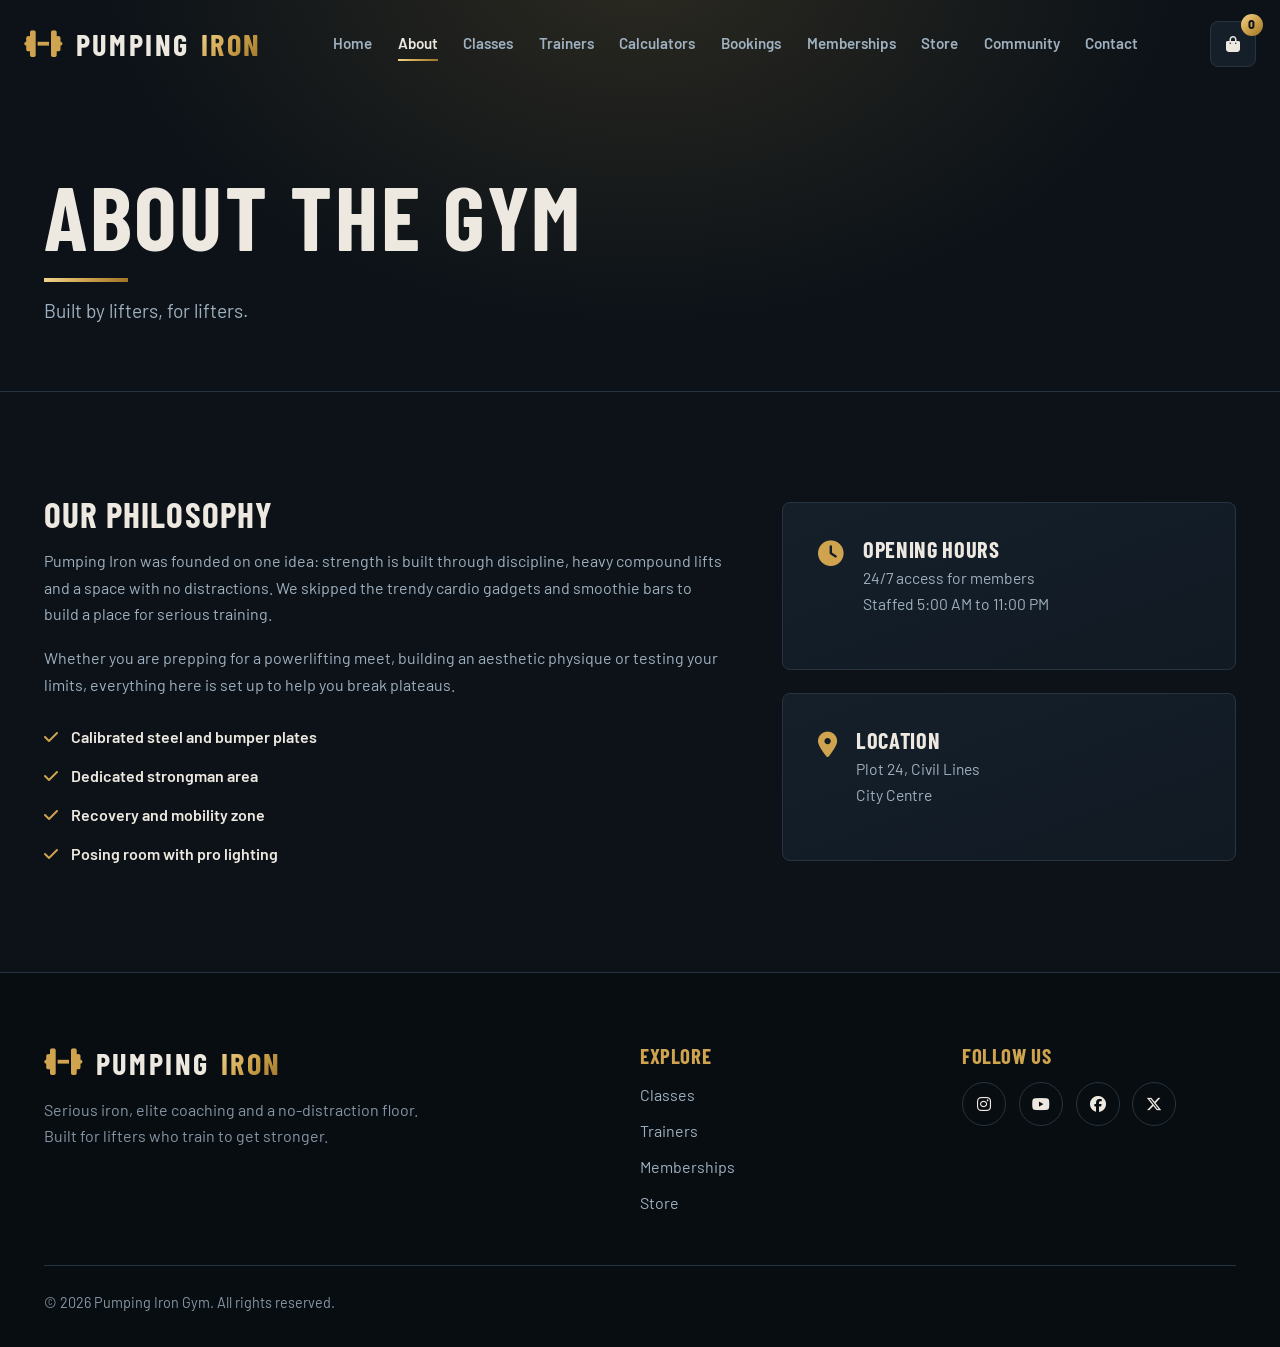
==== about.html @ 167a6b6e "Add files via upload" ====
<!DOCTYPE html>
<html lang="en">
<head>
<meta charset="UTF-8">
<meta name="viewport" content="width=device-width, initial-scale=1.0">
<title>About | Pumping Iron Gym</title>
<meta name="description" content="The story and philosophy behind Pumping Iron gym.">
<meta name="theme-color" content="#0C1218">
<meta property="og:title" content="About | Pumping Iron Gym">
<meta property="og:description" content="The story and philosophy behind Pumping Iron gym.">
<link rel="icon" href="data:image/svg+xml,%3Csvg xmlns='http://www.w3.org/2000/svg' viewBox='0 0 100 100'%3E%3Ctext y='.9em' font-size='90'%3E%F0%9F%8F%8B%3C/text%3E%3C/svg%3E">
<link rel="preconnect" href="https://fonts.googleapis.com"><link rel="preconnect" href="https://fonts.gstatic.com" crossorigin>
<link href="https://fonts.googleapis.com/css2?family=Barlow+Condensed:wght@600;700&family=Barlow:wght@400;500;600;700&display=swap" rel="stylesheet">
<link rel="stylesheet" href="https://cdnjs.cloudflare.com/ajax/libs/font-awesome/6.4.0/css/all.min.css">
<link rel="stylesheet" href="style.css">
</head>
<body>
<a class="skip" href="#main">Skip to content</a>
<header class="hd"><div class="container">
<a href="index.html" class="logo" aria-label="Pumping Iron home"><i class="fa-solid fa-dumbbell"></i>Pumping <span>Iron</span></a>
<nav class="dn" aria-label="Main"><a href="index.html">Home</a><a href="about.html" aria-current="page">About</a><a href="classes.html">Classes</a><a href="trainers.html">Trainers</a><a href="calculators.html">Calculators</a><a href="bookings.html">Bookings</a><a href="memberships.html">Memberships</a><a href="store.html">Store</a><a href="community.html">Community</a><a href="contact.html">Contact</a></nav>
<div class="ha"><button class="cartb" aria-label="Open cart"><i class="fa-solid fa-bag-shopping"></i><span class="cn">0</span></button>
<button class="mt" aria-label="Open menu" aria-expanded="false"><i class="fa-solid fa-bars"></i></button></div>
</div></header>
<nav class="mn" aria-label="Mobile"><a href="index.html">Home</a><a href="about.html" aria-current="page">About</a><a href="classes.html">Classes</a><a href="trainers.html">Trainers</a><a href="calculators.html">Calculators</a><a href="bookings.html">Bookings</a><a href="memberships.html">Memberships</a><a href="store.html">Store</a><a href="community.html">Community</a><a href="contact.html">Contact</a></nav>
<main id="main">
<header class="ph"><div class="container"><h1 class="rv">About the gym</h1><p class="rv" style="--d:1">Built by lifters, for lifters.</p></div></header>
<section class="sec"><div class="container"><div class="ag">
<div class="rv"><h3>Our philosophy</h3><p>Pumping Iron was founded on one idea: strength is built through discipline, heavy compound lifts and a space with no distractions. We skipped the trendy cardio gadgets and smoothie bars to build a place for serious training.</p><p>Whether you are prepping for a powerlifting meet, building an aesthetic physique or testing your limits, everything here is set up to help you break plateaus.</p>
<ul class="tk"><li><i class="fa-solid fa-check"></i> Calibrated steel and bumper plates</li><li><i class="fa-solid fa-check"></i> Dedicated strongman area</li><li><i class="fa-solid fa-check"></i> Recovery and mobility zone</li><li><i class="fa-solid fa-check"></i> Posing room with pro lighting</li></ul></div>
<div class="ibs"><div class="card ib rv" style="--d:1"><i class="fa-solid fa-clock"></i><div><h4>Opening hours</h4><p>24/7 access for members<br>Staffed 5:00 AM to 11:00 PM</p></div></div>
<div class="card ib rv" style="--d:2"><i class="fa-solid fa-location-dot"></i><div><h4>Location</h4><p>Plot 24, Civil Lines<br>City Centre</p></div></div></div>
</div></div></section>
</main>
<footer class="ft"><div class="container">
<div class="fg3">
<div><a href="index.html" class="logo"><i class="fa-solid fa-dumbbell"></i>Pumping <span>Iron</span></a><p>Serious iron, elite coaching and a no-distraction floor. Built for lifters who train to get stronger.</p></div>
<div><h4>Explore</h4><div class="fk"><a href="classes.html">Classes</a><a href="trainers.html">Trainers</a><a href="memberships.html">Memberships</a><a href="store.html">Store</a></div></div>
<div><h4>Follow us</h4><div class="so"><a href="#" aria-label="Instagram"><i class="fa-brands fa-instagram"></i></a><a href="#" aria-label="YouTube"><i class="fa-brands fa-youtube"></i></a><a href="#" aria-label="Facebook"><i class="fa-brands fa-facebook"></i></a><a href="#" aria-label="X"><i class="fa-brands fa-x-twitter"></i></a></div></div>
</div>
<div class="fbm">&copy; 2026 Pumping Iron Gym. All rights reserved.</div>
</div></footer>
<script src="main.js"></script>
</body>
</html>
---- style.css ----
/* PUMPING IRON — "Steel & Brass" theme. Edit colors in :root only. */
:root{--bg:#0C1218;--bg2:#111A23;--card:#151F2A;--card2:#1B2733;--line:#27343F;--brass:#D0A44E;--brass2:#9C7426;--bg-brass:linear-gradient(135deg,#F1D590,#D0A44E 48%,#9C7426);--chalk:#EDE9E0;--steel:#9FB0BF;--muted:#8796A4;--glow:rgba(208,164,78,.28);--fh:'Barlow Condensed','Arial Narrow',Impact,sans-serif;--fb:'Barlow',system-ui,sans-serif;--ease:cubic-bezier(.22,.8,.3,1);--r:8px}
*{margin:0;padding:0;box-sizing:border-box}
html{scroll-behavior:smooth}
body{font-family:var(--fb);background:var(--bg);color:var(--chalk);line-height:1.65;overflow-x:hidden;animation:pg .7s var(--ease)}
@keyframes pg{from{opacity:0}to{opacity:1}}
a{color:inherit;text-decoration:none}ul{list-style:none}img{max-width:100%}
button,input,select,textarea{font:inherit;color:inherit}button{cursor:pointer;background:none;border:0}
[hidden]{display:none!important}
::selection{background:var(--brass);color:#0C1218}
:focus-visible{outline:2px solid var(--brass);outline-offset:3px}
::-webkit-scrollbar{width:10px}::-webkit-scrollbar-track{background:var(--bg)}::-webkit-scrollbar-thumb{background:var(--iron,#2A3846);border-radius:6px}
h1,h2,h3,h4{font-family:var(--fh);text-transform:uppercase;letter-spacing:.03em;line-height:1.05;font-weight:700}
.container{max-width:1240px;margin:0 auto;padding:0 1.5rem}
.sec{padding:6.5rem 0}
.skip{position:absolute;left:-999px}.skip:focus{left:1rem;top:1rem;z-index:99;background:var(--brass);color:#0C1218;padding:.6rem 1rem}

/* HEADER */
.hd{position:fixed;inset:0 0 auto;z-index:50;padding:1.3rem 0;transition:.4s var(--ease)}
.hd.s{background:rgba(12,18,24,.88);backdrop-filter:blur(14px);padding:.65rem 0;border-bottom:1px solid var(--line)}
.hd .container{max-width:1380px;display:flex;align-items:center;justify-content:space-between;gap:1.5rem}
.logo{font:700 1.9rem var(--fh);letter-spacing:.08em;display:flex;align-items:center;gap:.7rem;text-transform:uppercase;white-space:nowrap}
.logo i{color:var(--brass);transition:.5s var(--ease)}.logo:hover i{transform:rotate(-25deg) scale(1.15)}
.logo span{background:var(--bg-brass);-webkit-background-clip:text;background-clip:text;color:transparent}
.dn{display:flex;gap:1.6rem}
.dn a{font-size:.95rem;font-weight:600;color:var(--steel);position:relative;padding:.3rem 0;transition:.3s}
.dn a::after{content:"";position:absolute;left:0;bottom:0;height:2px;width:100%;background:var(--bg-brass);transform:scaleX(0);transform-origin:right;transition:transform .45s var(--ease)}
.dn a:hover,.dn a[aria-current]{color:var(--chalk)}.dn a:hover::after,.dn a[aria-current]::after{transform:scaleX(1);transform-origin:left}
.ha{display:flex;align-items:center;gap:.9rem}
.cartb{position:relative;width:46px;height:46px;border:1px solid var(--line);border-radius:var(--r);background:var(--card);display:grid;place-items:center;transition:.3s}
.cartb:hover{border-color:var(--brass);color:var(--brass);box-shadow:0 0 18px var(--glow)}
.cn{position:absolute;top:-8px;right:-8px;min-width:22px;height:22px;border-radius:11px;background:var(--bg-brass);color:#0C1218;font-size:.75rem;font-weight:800;display:grid;place-items:center}
.cn.bump{animation:bump .4s var(--ease)}@keyframes bump{50%{transform:scale(1.5)}}
.mt{display:none;width:46px;height:46px;font-size:1.3rem;position:relative;z-index:60}
.mn{position:fixed;inset:0;z-index:45;background:rgba(12,18,24,.98);display:flex;flex-direction:column;align-items:center;justify-content:center;gap:.4rem;opacity:0;pointer-events:none;transition:.45s var(--ease)}
.mn.o{opacity:1;pointer-events:auto}.mn a{font:700 2.6rem var(--fh);text-transform:uppercase;letter-spacing:.06em;transform:translateY(20px);opacity:0;transition:.5s var(--ease)}
.mn.o a{transform:none;opacity:1}.mn a:hover,.mn a[aria-current]{color:var(--brass)}
.mn a:nth-child(2){transition-delay:.05s}.mn a:nth-child(3){transition-delay:.1s}.mn a:nth-child(4){transition-delay:.15s}.mn a:nth-child(5){transition-delay:.2s}.mn a:nth-child(6){transition-delay:.25s}.mn a:nth-child(n+7){transition-delay:.3s}

/* BUTTONS */
.btn{display:inline-flex;align-items:center;justify-content:center;gap:.6rem;padding:1rem 2.1rem;font-weight:700;font-size:1rem;letter-spacing:.04em;border:1px solid #3A4856;border-radius:var(--r);position:relative;overflow:hidden;transition:.4s var(--ease)}
.btn::after{content:"";position:absolute;top:0;left:-120%;width:55%;height:100%;background:linear-gradient(100deg,transparent,rgba(255,255,255,.4),transparent);transform:skewX(-20deg);transition:.8s var(--ease)}
.btn:hover::after{left:150%}
.btn:hover{border-color:var(--brass);color:var(--brass)}
.btn.p{background:var(--bg-brass);color:#0C1218;border-color:transparent;box-shadow:0 10px 30px -10px var(--glow)}
.btn.p:hover{color:#0C1218;transform:translateY(-3px);box-shadow:0 18px 40px -8px rgba(208,164,78,.55)}
.btn.b{display:flex;width:100%}

/* HERO */
.hero{min-height:100vh;display:flex;flex-direction:column;justify-content:flex-end;position:relative;overflow:hidden;isolation:isolate;padding:9rem 0 0}
.hero::before{content:"";position:absolute;inset:-6%;z-index:-2;background:linear-gradient(90deg,rgba(12,18,24,.92) 15%,rgba(12,18,24,.35)),linear-gradient(180deg,rgba(12,18,24,.3),var(--bg) 96%),url(https://images.unsplash.com/photo-1534438327276-14e5300c3a48?auto=format&fit=crop&q=80&w=1800) center/cover,var(--bg2);animation:kb 24s ease-in-out infinite alternate}
@keyframes kb{to{transform:scale(1.13) translate(-1.5%,1%)}}
.hero::after{content:"";position:absolute;width:46vw;height:46vw;right:-12vw;top:8vh;z-index:-1;border-radius:50%;background:radial-gradient(circle,rgba(208,164,78,.22),transparent 65%);animation:fl 9s ease-in-out infinite alternate}
@keyframes fl{to{transform:translate(-6vw,6vh) scale(1.15)}}
.hc{padding-bottom:5rem}
.hero h1{font-size:clamp(3.6rem,10.5vw,9.5rem);line-height:.9;letter-spacing:.01em;max-width:1000px;margin-bottom:1.6rem}
.hero h1 u{text-decoration:none;display:block;color:transparent;-webkit-text-stroke:2px var(--brass)}
.hero p{font-size:1.2rem;color:var(--steel);max-width:560px;margin-bottom:2.4rem}
.hb{display:flex;gap:1rem;flex-wrap:wrap}
.i{opacity:0;transform:translateY(34px);animation:up 1s var(--ease) forwards;animation-delay:calc(var(--d,0)*.14s + .25s)}
@keyframes up{to{opacity:1;transform:none}}
.hs{border-top:1px solid var(--line);background:rgba(12,18,24,.7);backdrop-filter:blur(10px)}
.hs .container{display:grid;grid-template-columns:repeat(3,1fr)}
.hs div div{padding:1.8rem 1rem;border-left:1px solid var(--line)}.hs div div:first-child{border:0;padding-left:0}
.hs b{display:block;font:700 3rem var(--fh);color:var(--brass);line-height:1}
.hs span{color:var(--muted);font-size:.95rem}
.mq{overflow:hidden;border-bottom:1px solid var(--line);background:var(--bg2);padding:1.2rem 0}
.mq>div{display:flex;gap:2.5rem;width:max-content;animation:mq 35s linear infinite;font:700 1.7rem var(--fh);text-transform:uppercase;letter-spacing:.1em;color:var(--steel);white-space:nowrap}
.mq b{color:var(--brass)}.mq:hover>div{animation-play-state:paused}
@keyframes mq{to{transform:translateX(-50%)}}

/* PAGE HEADER + SECTION HEADS */
.ph{padding:10.5rem 0 4rem;background:radial-gradient(ellipse at 50% -10%,rgba(208,164,78,.16),transparent 60%);border-bottom:1px solid var(--line)}
.ph h1{font-size:clamp(3rem,7vw,5.8rem);margin-bottom:.8rem}
.ph p{color:var(--steel);font-size:1.2rem;max-width:620px}
.ph h1::after,.sh h2::after{content:"";display:block;width:84px;height:4px;background:var(--bg-brass);margin-top:1rem;transform:scaleX(0);transform-origin:left;transition:transform 1.1s var(--ease) .35s}
.ph h1.in::after,.sh.in h2::after{transform:scaleX(1)}
.sh{margin-bottom:3.2rem}.sh h2{font-size:clamp(2.4rem,5vw,4rem)}.sh p{color:var(--steel);font-size:1.1rem;margin-top:.6rem;max-width:560px}

/* REVEAL */
.rv{opacity:0;transform:translateY(26px);transition:opacity .9s var(--ease),transform .9s var(--ease);transition-delay:calc(var(--d,0)*.1s)}
.rv.in{opacity:1;transform:none}

/* GRIDS + CARDS */
.g2{display:grid;grid-template-columns:repeat(2,1fr);gap:1.8rem}.g3{display:grid;grid-template-columns:repeat(3,1fr);gap:1.8rem}.g4{display:grid;grid-template-columns:repeat(4,1fr);gap:1.4rem}
.card{background:linear-gradient(160deg,var(--card),var(--bg2));border:1px solid var(--line);border-radius:var(--r);padding:2.2rem;position:relative;overflow:hidden;transition:transform .5s var(--ease),border-color .4s,box-shadow .5s}
.card::before{content:"";position:absolute;inset:0;background:radial-gradient(380px circle at var(--mx,50%) var(--my,0%),var(--glow),transparent 50%);opacity:0;transition:opacity .4s;pointer-events:none}
.card>*{position:relative}.card:hover{transform:translateY(-8px);border-color:rgba(208,164,78,.55);box-shadow:0 28px 50px -24px #000}.card:hover::before{opacity:1}
.card.rv.in:hover{transform:translateY(-8px)}
.ic{width:62px;height:62px;display:grid;place-items:center;border:1px solid rgba(208,164,78,.45);border-radius:var(--r);color:var(--brass);font-size:1.5rem;margin-bottom:1.4rem;transition:.5s var(--ease)}
.card:hover .ic{background:var(--bg-brass);color:#0C1218;transform:rotate(-8deg) scale(1.08)}
.card h3{font-size:1.6rem;margin-bottom:.6rem}.card p{color:var(--steel);font-size:.98rem}
.pop{animation:pop .5s var(--ease)}@keyframes pop{from{opacity:0;transform:scale(.94)}}

/* CTA BAND (chalk) */
.cta{background:var(--chalk);color:#0C1218;text-align:center;padding:5.5rem 1.5rem;position:relative;overflow:hidden}
.cta h2{font-size:clamp(2.4rem,6vw,4.6rem);margin-bottom:1rem}.cta p{max-width:520px;margin:0 auto 2rem;color:#3A4856}
.cta .btn{background:#0C1218;color:var(--chalk);border-color:#0C1218}.cta .btn:hover{color:var(--brass)}

/* ABOUT */
.ag{display:grid;grid-template-columns:3fr 2fr;gap:3.5rem;align-items:center}
.ag h3{font-size:2.2rem;margin-bottom:1rem}.ag p{color:var(--steel);margin-bottom:1.1rem}
.tk{display:grid;gap:.8rem;margin-top:1.6rem}.tk li{display:flex;gap:.8rem;align-items:center;font-weight:600}.tk i{color:var(--brass)}
.ibs{display:grid;gap:1.4rem}.ib{display:flex;gap:1.2rem;align-items:flex-start}.ib>i{font-size:1.6rem;color:var(--brass);margin-top:.2rem}.ib h4{font-size:1.4rem;margin-bottom:.2rem}

/* FILTERS + TAGS */
.fl{display:flex;gap:.8rem;flex-wrap:wrap;margin-bottom:2.6rem}
.fb{padding:.7rem 1.4rem;border:1px solid var(--line);border-radius:30px;color:var(--steel);font-weight:600;transition:.35s var(--ease)}
.fb:hover{border-color:var(--brass);color:var(--chalk)}.fb.on{background:var(--bg-brass);color:#0C1218;border-color:transparent;box-shadow:0 8px 24px -8px var(--glow)}
.tg{display:inline-block;padding:.2rem .8rem;border-radius:20px;font-size:.8rem;font-weight:700;margin-bottom:1rem;border:1px solid}
.tg.powerlifting{color:var(--brass);border-color:rgba(208,164,78,.5);background:rgba(208,164,78,.1)}.tg.bodybuilding{color:#86B6DA;border-color:rgba(134,182,218,.5);background:rgba(134,182,218,.1)}.tg.conditioning{color:#8FD8B0;border-color:rgba(143,216,176,.5);background:rgba(143,216,176,.1)}
.cm{display:flex;justify-content:space-between;color:var(--muted);font-size:.9rem;font-weight:600;margin:1.2rem 0;padding:.8rem 0;border-block:1px solid var(--line)}

/* TRAINERS */
.tr{text-align:center}
.av{width:116px;height:116px;border-radius:50%;margin:0 auto 1.6rem;display:grid;place-items:center;font:700 2.4rem var(--fh);color:var(--brass);position:relative;isolation:isolate}
.av::before{content:"";position:absolute;inset:-4px;border-radius:50%;background:conic-gradient(var(--brass),transparent 62%,var(--brass));z-index:-2;animation:spin 6s linear infinite}
.av::after{content:"";position:absolute;inset:0;border-radius:50%;background:var(--card2);z-index:-1}
@keyframes spin{to{transform:rotate(360deg)}}
.role{color:var(--brass);font-weight:700;margin-bottom:.4rem}.spec{margin-bottom:1.6rem}

/* FORMS + CALCULATORS */
.panel{max-width:780px;margin:0 auto;background:linear-gradient(160deg,var(--card),var(--bg2));border:1px solid var(--line);border-radius:var(--r);padding:3rem}
.fg{margin-bottom:1.3rem}.fg label{display:block;margin-bottom:.45rem;font-size:.9rem;font-weight:600;color:var(--steel)}
.fg input,.fg select,.fg textarea{width:100%;padding:.95rem 1rem;background:var(--bg);border:1px solid var(--line);border-radius:var(--r);transition:.3s}
.fg input:focus,.fg select:focus,.fg textarea:focus{outline:none;border-color:var(--brass);box-shadow:0 0 0 4px rgba(208,164,78,.15)}
.fr{display:grid;grid-template-columns:repeat(2,1fr);gap:1.3rem}
.cts{display:flex;gap:.6rem;flex-wrap:wrap;margin-bottom:2rem;padding-bottom:1.2rem;border-bottom:1px solid var(--line)}
.ct{padding:.6rem 1.2rem;border-radius:30px;font-weight:600;color:var(--steel);border:1px solid var(--line);transition:.35s var(--ease)}.ct:hover{color:var(--chalk);border-color:var(--brass)}.ct.on{background:var(--bg-brass);color:#0C1218;border-color:transparent}
.cp{display:none}.cp.on{display:block;animation:pop .5s var(--ease)}
.cr:not(:empty){margin-top:1.6rem;padding:1.3rem;border:1px solid var(--brass);border-radius:var(--r);background:rgba(208,164,78,.07);text-align:center;font-size:1.15rem;animation:pop .5s var(--ease)}
.cr b{color:var(--brass);font:700 2rem var(--fh);letter-spacing:.03em}.cr small{display:block;color:var(--muted);font-size:.85rem;margin-top:.4rem}

/* MEMBERSHIPS */
.bt{display:flex;align-items:center;gap:1rem;margin-bottom:3rem;font-weight:600}
.sw{position:relative;width:58px;height:30px}.sw input{opacity:0;position:absolute;inset:0;z-index:2;cursor:pointer;width:100%;height:100%}
.sl{position:absolute;inset:0;background:var(--line);border-radius:30px;transition:.4s}.sl::before{content:"";position:absolute;width:22px;height:22px;left:4px;top:4px;border-radius:50%;background:#fff;transition:.4s var(--ease)}
.sw input:checked+.sl{background:var(--brass2)}.sw input:checked+.sl::before{transform:translateX(28px)}.sw input:focus-visible+.sl{outline:2px solid var(--brass);outline-offset:3px}
.sv{background:var(--bg-brass);color:#0C1218;font-size:.8rem;font-weight:800;padding:.15rem .6rem;border-radius:20px;margin-left:.4rem}
.plan{display:flex;flex-direction:column}.plan .btn{margin-top:auto}
.plan.f{border-color:var(--brass);background:linear-gradient(170deg,rgba(208,164,78,.16),var(--bg2) 70%);box-shadow:0 0 50px -16px var(--glow)}
.pop2{position:absolute!important;top:1.2rem;right:-2.4rem;transform:rotate(38deg);background:var(--bg-brass);color:#0C1218;font-size:.75rem;font-weight:800;padding:.3rem 3rem}
.pr{font:700 4.2rem var(--fh);color:var(--brass);line-height:1;margin:.6rem 0 .3rem}.pr small{font-size:1.3rem;color:var(--steel)}.bn{color:var(--muted);font-size:.85rem;margin-bottom:.8rem}
.pf{display:grid;gap:.8rem;margin:1.4rem 0 2rem}.pf li{display:flex;gap:.8rem;align-items:center;color:var(--steel);font-size:.95rem}.pf i{color:var(--brass)}.pf .no{color:var(--muted);text-decoration:line-through}.pf .no i{color:#6B7886}

/* STORE */
.pc{display:flex;flex-direction:column;padding:1.6rem}
.pi{height:150px;border-radius:var(--r);background:var(--bg);border:1px solid var(--line);display:grid;place-items:center;font-size:3rem;color:var(--brass);margin-bottom:1.2rem;transition:.5s var(--ease)}.pc:hover .pi{transform:scale(1.04);box-shadow:inset 0 0 40px var(--glow)}
.pc h3{font-size:1.35rem}.pp{color:var(--brass);font:700 1.5rem var(--fh);margin:.3rem 0 .6rem}.pc p{flex-grow:1;margin-bottom:1.2rem;font-size:.9rem}

/* COMMUNITY */
.q p{font-size:1.05rem;color:var(--chalk);font-style:italic;margin:1rem 0}.q h4{font-size:1.2rem;color:var(--brass)}.q small{color:var(--muted)}
.lb li{display:flex;align-items:center;gap:1rem;padding:1rem 1.2rem;background:var(--bg);border:1px solid var(--line);border-radius:var(--r);margin-bottom:.8rem;font-weight:600;transition:.4s var(--ease)}
.lb li:hover{transform:translateX(6px);border-color:var(--brass)}.lb em{font:700 1.8rem var(--fh);color:var(--brass);font-style:normal;width:2rem}.lb strong{margin-left:auto;color:var(--brass)}

/* CONTACT + FAQ */
.cg{display:grid;grid-template-columns:1fr 1fr;gap:1.8rem}
.fq{border-bottom:1px solid var(--line)}.fq button{width:100%;display:flex;justify-content:space-between;align-items:center;gap:1rem;padding:1.1rem 0;text-align:left;font-weight:600}
.fq button i{transition:.4s var(--ease);color:var(--brass)}.fq.o button i{transform:rotate(180deg)}
.fa{display:grid;grid-template-rows:0fr;transition:grid-template-rows .45s var(--ease)}.fa>div{overflow:hidden;color:var(--steel)}.fa p{padding-bottom:1.1rem}.fq.o .fa{grid-template-rows:1fr}

/* CART / MODAL / TOAST */
.ov{position:fixed;inset:0;background:rgba(5,9,13,.8);backdrop-filter:blur(5px);z-index:70;opacity:0;pointer-events:none;transition:.4s}.ov.o{opacity:1;pointer-events:auto}
.dr{position:fixed;top:0;right:0;width:min(420px,100%);height:100%;background:var(--card);border-left:1px solid var(--brass);z-index:80;display:flex;flex-direction:column;transform:translateX(100%);transition:transform .5s var(--ease)}.dr.o{transform:none}
.dh{padding:1.5rem;border-bottom:1px solid var(--line);display:flex;justify-content:space-between;align-items:center}.dh h3{font-size:1.7rem}
.x{width:40px;height:40px;border-radius:50%;transition:.3s}.x:hover{background:var(--card2);color:var(--brass);transform:rotate(90deg)}
.di{flex:1;overflow-y:auto;padding:1.5rem;display:grid;gap:.9rem;align-content:start}
.cr2{display:flex;justify-content:space-between;align-items:center;gap:1rem;padding:.9rem;background:var(--bg);border:1px solid var(--line);border-radius:var(--r);animation:pop .4s var(--ease)}
.cr2 small{color:var(--muted)}.qb{display:flex;gap:.4rem}.qb button{width:32px;height:32px;border:1px solid var(--line);border-radius:6px;transition:.3s}.qb button:hover{border-color:var(--brass);color:var(--brass)}
.df{padding:1.5rem;border-top:1px solid var(--line);background:var(--bg)}.cb{display:flex;gap:.6rem;margin-bottom:1rem}.cb input{flex:1;min-width:0;padding:.7rem;background:var(--card);border:1px solid var(--line);border-radius:var(--r)}.cb .btn{padding:.7rem 1.1rem}
.tt{display:flex;justify-content:space-between;font:700 1.6rem var(--fh);margin-bottom:1rem;text-transform:uppercase}.tt b{color:var(--brass)}
.md{position:fixed;inset:0;z-index:90;display:grid;place-items:center;padding:1rem;background:rgba(5,9,13,.82);backdrop-filter:blur(6px);animation:pg .3s}
.mc{width:min(480px,100%)}.mc .x{position:absolute;top:1rem;right:1rem}.mc:hover{transform:none}
.ts{position:fixed;left:50%;bottom:2rem;z-index:100;transform:translate(-50%,30px);opacity:0;pointer-events:none;background:var(--chalk);color:#0C1218;padding:.9rem 1.6rem;border-radius:30px;font-weight:600;box-shadow:0 20px 50px -10px #000;transition:.5s var(--ease);max-width:92vw;text-align:center}.ts.o{transform:translate(-50%,0);opacity:1}

/* FOOTER */
.ft{background:#080D12;border-top:1px solid var(--line);padding:4.5rem 0 2rem}
.fg3{display:grid;grid-template-columns:2fr 1fr 1fr;gap:3rem;margin-bottom:3rem}.ft p{color:var(--muted);margin-top:1rem;max-width:380px}
.ft h4{font-size:1.3rem;margin-bottom:1rem;color:var(--brass)}.fk{display:grid;gap:.6rem}.fk a{color:var(--steel);transition:.3s}.fk a:hover{color:var(--brass);padding-left:6px}
.so{display:flex;gap:.8rem}.so a{width:44px;height:44px;border:1px solid var(--line);border-radius:50%;display:grid;place-items:center;transition:.4s var(--ease)}.so a:hover{background:var(--bg-brass);color:#0C1218;transform:translateY(-4px)}
.fbm{border-top:1px solid var(--line);padding-top:1.6rem;color:var(--muted);font-size:.9rem}

/* RESPONSIVE */
@media(max-width:1180px){.dn{display:none}.mt{display:block}}
@media(max-width:992px){.g3,.g4,.g2,.ag,.cg,.fg3{grid-template-columns:1fr 1fr}.ag,.cg{grid-template-columns:1fr}.fg3{grid-template-columns:1fr}.sec{padding:4.5rem 0}}
@media(max-width:640px){.g2,.g3,.g4,.fr{grid-template-columns:1fr}.panel{padding:1.6rem}.card{padding:1.6rem}.hs b{font-size:2.1rem}.hs div div{padding:1.2rem .6rem}.hs span{font-size:.8rem}.hero p{font-size:1.05rem}.ph{padding-top:8.5rem}.hb .btn{flex:1}.logo{font-size:1.5rem}}
@media(prefers-reduced-motion:reduce){*,*::before,*::after{animation-duration:.01ms!important;animation-iteration-count:1!important;transition-duration:.01ms!important}.rv,.i{opacity:1;transform:none}}
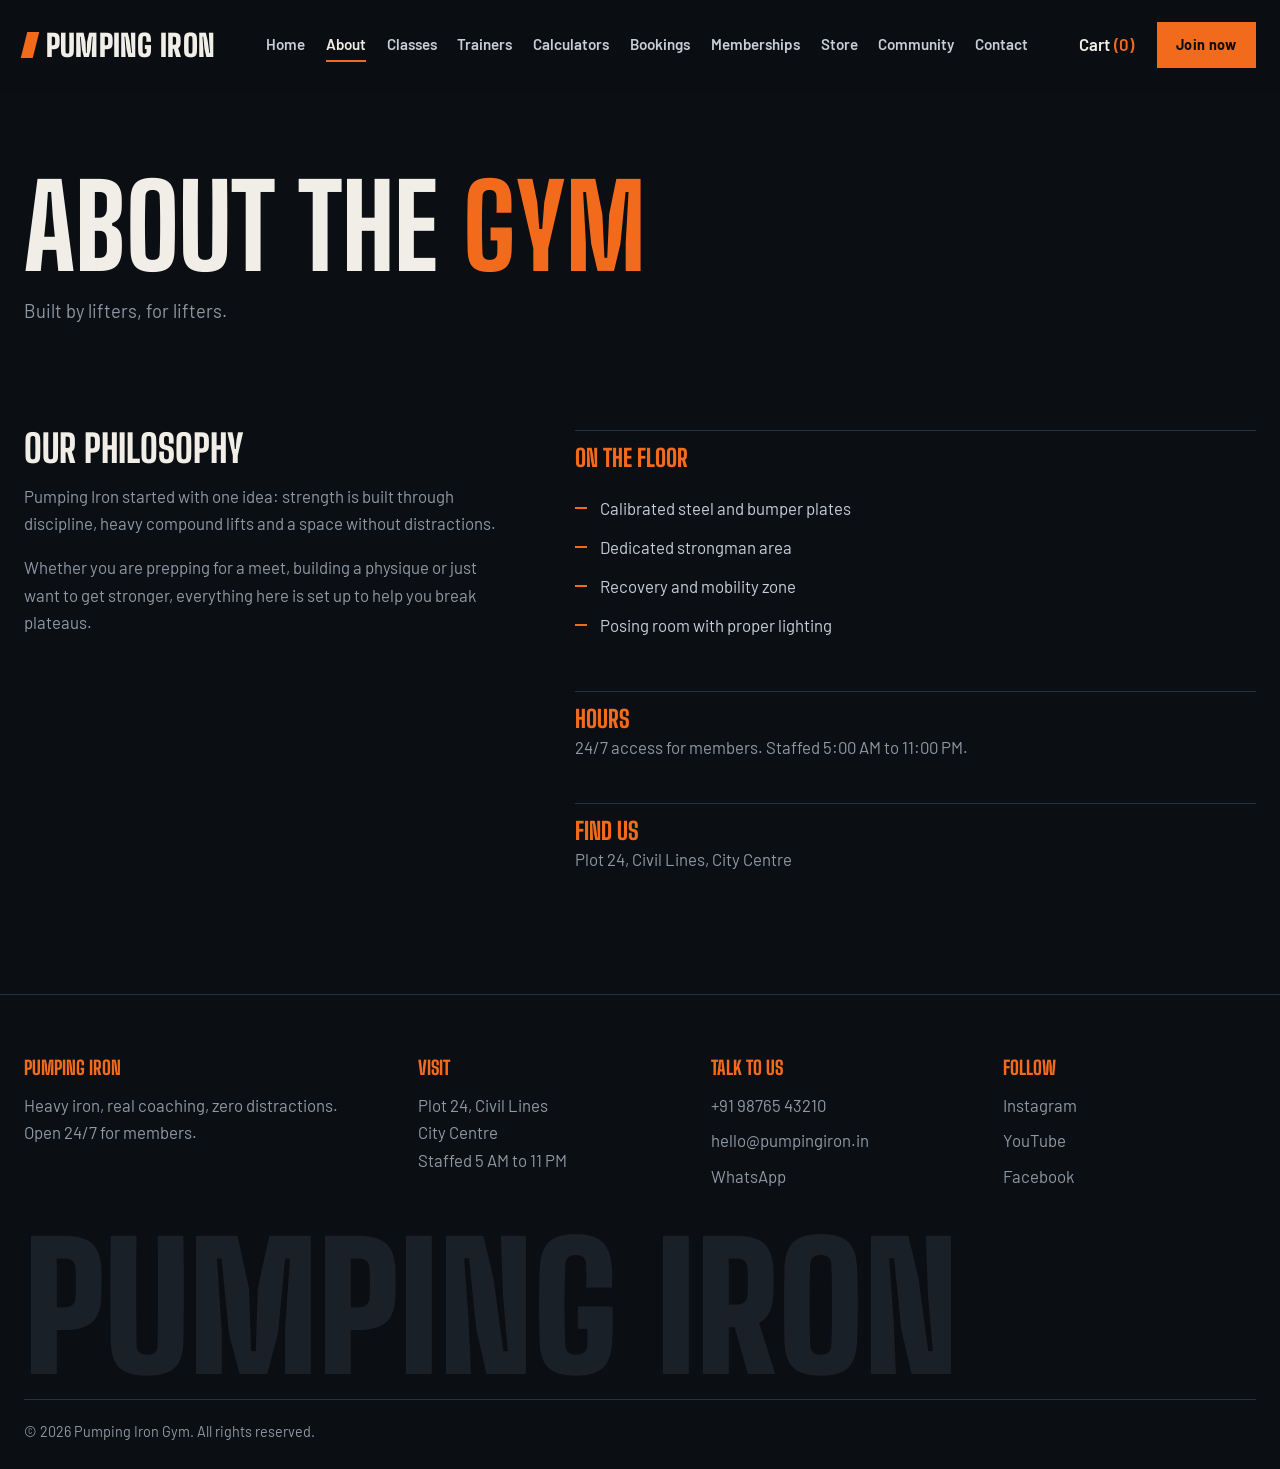
==== commit fcd29896: "change" ====
--- a/about.html
+++ b/about.html
@@ -5,39 +5,36 @@
 <meta name="viewport" content="width=device-width, initial-scale=1.0">
 <title>About | Pumping Iron Gym</title>
 <meta name="description" content="The story and philosophy behind Pumping Iron gym.">
-<meta name="theme-color" content="#0C1218">
-<meta property="og:title" content="About | Pumping Iron Gym">
-<meta property="og:description" content="The story and philosophy behind Pumping Iron gym.">
-<link rel="icon" href="data:image/svg+xml,%3Csvg xmlns='http://www.w3.org/2000/svg' viewBox='0 0 100 100'%3E%3Ctext y='.9em' font-size='90'%3E%F0%9F%8F%8B%3C/text%3E%3C/svg%3E">
+<meta name="theme-color" content="#0B0E12">
+<link rel="icon" href="data:image/svg+xml,%3Csvg xmlns='http://www.w3.org/2000/svg' viewBox='0 0 32 32'%3E%3Crect width='32' height='32' fill='%230B0E12'/%3E%3Cpath d='M11 5h9l-4 22H7z' fill='%23F26B1D'/%3E%3C/svg%3E">
 <link rel="preconnect" href="https://fonts.googleapis.com"><link rel="preconnect" href="https://fonts.gstatic.com" crossorigin>
-<link href="https://fonts.googleapis.com/css2?family=Barlow+Condensed:wght@600;700&family=Barlow:wght@400;500;600;700&display=swap" rel="stylesheet">
-<link rel="stylesheet" href="https://cdnjs.cloudflare.com/ajax/libs/font-awesome/6.4.0/css/all.min.css">
+<link href="https://fonts.googleapis.com/css2?family=Big+Shoulders+Display:wght@600;800;900&family=Barlow:wght@400;500;600;700&display=swap" rel="stylesheet">
 <link rel="stylesheet" href="style.css">
 </head>
 <body>
 <a class="skip" href="#main">Skip to content</a>
 <header class="hd"><div class="container">
-<a href="index.html" class="logo" aria-label="Pumping Iron home"><i class="fa-solid fa-dumbbell"></i>Pumping <span>Iron</span></a>
+<a href="index.html" class="logo" aria-label="Pumping Iron home">Pumping Iron</a>
 <nav class="dn" aria-label="Main"><a href="index.html">Home</a><a href="about.html" aria-current="page">About</a><a href="classes.html">Classes</a><a href="trainers.html">Trainers</a><a href="calculators.html">Calculators</a><a href="bookings.html">Bookings</a><a href="memberships.html">Memberships</a><a href="store.html">Store</a><a href="community.html">Community</a><a href="contact.html">Contact</a></nav>
-<div class="ha"><button class="cartb" aria-label="Open cart"><i class="fa-solid fa-bag-shopping"></i><span class="cn">0</span></button>
-<button class="mt" aria-label="Open menu" aria-expanded="false"><i class="fa-solid fa-bars"></i></button></div>
+<div class="ha"><button class="cartb" aria-label="Open cart">Cart<span class="cn">0</span></button><a class="btn p sm" href="memberships.html">Join now</a>
+<button class="mt" aria-label="Open menu" aria-expanded="false">Menu</button></div>
 </div></header>
 <nav class="mn" aria-label="Mobile"><a href="index.html">Home</a><a href="about.html" aria-current="page">About</a><a href="classes.html">Classes</a><a href="trainers.html">Trainers</a><a href="calculators.html">Calculators</a><a href="bookings.html">Bookings</a><a href="memberships.html">Memberships</a><a href="store.html">Store</a><a href="community.html">Community</a><a href="contact.html">Contact</a></nav>
 <main id="main">
-<header class="ph"><div class="container"><h1 class="rv">About the gym</h1><p class="rv" style="--d:1">Built by lifters, for lifters.</p></div></header>
-<section class="sec"><div class="container"><div class="ag">
-<div class="rv"><h3>Our philosophy</h3><p>Pumping Iron was founded on one idea: strength is built through discipline, heavy compound lifts and a space with no distractions. We skipped the trendy cardio gadgets and smoothie bars to build a place for serious training.</p><p>Whether you are prepping for a powerlifting meet, building an aesthetic physique or testing your limits, everything here is set up to help you break plateaus.</p>
-<ul class="tk"><li><i class="fa-solid fa-check"></i> Calibrated steel and bumper plates</li><li><i class="fa-solid fa-check"></i> Dedicated strongman area</li><li><i class="fa-solid fa-check"></i> Recovery and mobility zone</li><li><i class="fa-solid fa-check"></i> Posing room with pro lighting</li></ul></div>
-<div class="ibs"><div class="card ib rv" style="--d:1"><i class="fa-solid fa-clock"></i><div><h4>Opening hours</h4><p>24/7 access for members<br>Staffed 5:00 AM to 11:00 PM</p></div></div>
-<div class="card ib rv" style="--d:2"><i class="fa-solid fa-location-dot"></i><div><h4>Location</h4><p>Plot 24, Civil Lines<br>City Centre</p></div></div></div>
+<header class="ph"><div class="container"><h1 class="rv">About the <em>gym</em></h1><p class="rv" style="--d:1">Built by lifters, for lifters.</p></div></header>
+<section class="sec" style="border:0"><div class="container"><div class="split">
+<div class="rv"><h3>Our philosophy</h3><p>Pumping Iron started with one idea: strength is built through discipline, heavy compound lifts and a space without distractions.</p><p>Whether you are prepping for a meet, building a physique or just want to get stronger, everything here is set up to help you break plateaus.</p></div>
+<div class="rv" style="--d:1"><div class="facts"><div><h4>On the floor</h4><ul class="ck"><li>Calibrated steel and bumper plates</li><li>Dedicated strongman area</li><li>Recovery and mobility zone</li><li>Posing room with proper lighting</li></ul></div><div><h4>Hours</h4><p>24/7 access for members. Staffed 5:00 AM to 11:00 PM.</p></div><div><h4>Find us</h4><p>Plot 24, Civil Lines, City Centre</p></div></div></div>
 </div></div></section>
 </main>
 <footer class="ft"><div class="container">
-<div class="fg3">
-<div><a href="index.html" class="logo"><i class="fa-solid fa-dumbbell"></i>Pumping <span>Iron</span></a><p>Serious iron, elite coaching and a no-distraction floor. Built for lifters who train to get stronger.</p></div>
-<div><h4>Explore</h4><div class="fk"><a href="classes.html">Classes</a><a href="trainers.html">Trainers</a><a href="memberships.html">Memberships</a><a href="store.html">Store</a></div></div>
-<div><h4>Follow us</h4><div class="so"><a href="#" aria-label="Instagram"><i class="fa-brands fa-instagram"></i></a><a href="#" aria-label="YouTube"><i class="fa-brands fa-youtube"></i></a><a href="#" aria-label="Facebook"><i class="fa-brands fa-facebook"></i></a><a href="#" aria-label="X"><i class="fa-brands fa-x-twitter"></i></a></div></div>
+<div class="fgrid">
+<div><h4>Pumping Iron</h4><p>Heavy iron, real coaching, zero distractions. Open 24/7 for members.</p></div>
+<div><h4>Visit</h4><p>Plot 24, Civil Lines<br>City Centre<br>Staffed 5 AM to 11 PM</p></div>
+<div><h4>Talk to us</h4><div class="fk"><a href="tel:+919876543210">+91 98765 43210</a><a href="mailto:hello@pumpingiron.in">hello@pumpingiron.in</a><a href="https://wa.me/919876543210">WhatsApp</a></div></div>
+<div><h4>Follow</h4><div class="fk"><a href="#">Instagram</a><a href="#">YouTube</a><a href="#">Facebook</a></div></div>
 </div>
+<div class="big" aria-hidden="true">Pumping Iron</div>
 <div class="fbm">&copy; 2026 Pumping Iron Gym. All rights reserved.</div>
 </div></footer>
 <script src="main.js"></script>
--- a/style.css
+++ b/style.css
@@ -1,187 +1,172 @@
-/* PUMPING IRON — "Steel & Brass" theme. Edit colors in :root only. */
-:root{--bg:#0C1218;--bg2:#111A23;--card:#151F2A;--card2:#1B2733;--line:#27343F;--brass:#D0A44E;--brass2:#9C7426;--bg-brass:linear-gradient(135deg,#F1D590,#D0A44E 48%,#9C7426);--chalk:#EDE9E0;--steel:#9FB0BF;--muted:#8796A4;--glow:rgba(208,164,78,.28);--fh:'Barlow Condensed','Arial Narrow',Impact,sans-serif;--fb:'Barlow',system-ui,sans-serif;--ease:cubic-bezier(.22,.8,.3,1);--r:8px}
+/* PUMPING IRON — edit colors in :root. Hero image: hero.jpg */
+:root{--ink:#0B0E12;--ink2:#12171D;--ink3:#1A2028;--line:#29313B;--bone:#F1EEE8;--mute:#8E98A5;--or:#F26B1D;--or2:#D4570F;--fh:'Big Shoulders Display','Arial Narrow',Impact,sans-serif;--fb:'Barlow',system-ui,sans-serif;--ease:cubic-bezier(.2,.8,.2,1)}
 *{margin:0;padding:0;box-sizing:border-box}
 html{scroll-behavior:smooth}
-body{font-family:var(--fb);background:var(--bg);color:var(--chalk);line-height:1.65;overflow-x:hidden;animation:pg .7s var(--ease)}
-@keyframes pg{from{opacity:0}to{opacity:1}}
-a{color:inherit;text-decoration:none}ul{list-style:none}img{max-width:100%}
-button,input,select,textarea{font:inherit;color:inherit}button{cursor:pointer;background:none;border:0}
+body{font:400 1.05rem/1.65 var(--fb);background:var(--ink);color:var(--bone);overflow-x:hidden}
+a{color:inherit;text-decoration:none}ul{list-style:none}
+button,input,select,textarea{font:inherit;color:inherit;border-radius:0}button{cursor:pointer;background:none;border:0}
 [hidden]{display:none!important}
-::selection{background:var(--brass);color:#0C1218}
-:focus-visible{outline:2px solid var(--brass);outline-offset:3px}
-::-webkit-scrollbar{width:10px}::-webkit-scrollbar-track{background:var(--bg)}::-webkit-scrollbar-thumb{background:var(--iron,#2A3846);border-radius:6px}
-h1,h2,h3,h4{font-family:var(--fh);text-transform:uppercase;letter-spacing:.03em;line-height:1.05;font-weight:700}
-.container{max-width:1240px;margin:0 auto;padding:0 1.5rem}
-.sec{padding:6.5rem 0}
-.skip{position:absolute;left:-999px}.skip:focus{left:1rem;top:1rem;z-index:99;background:var(--brass);color:#0C1218;padding:.6rem 1rem}
+::selection{background:var(--or);color:var(--ink)}
+:focus-visible{outline:2px solid var(--or);outline-offset:3px}
+h1,h2,h3,h4{font-family:var(--fh);font-weight:800;text-transform:uppercase;line-height:.95}
+.container{max-width:1280px;margin:0 auto;padding:0 1.5rem}
+.skip{position:absolute;left:-999px}.skip:focus{left:1rem;top:1rem;z-index:99;background:var(--or);color:var(--ink);padding:.6rem 1rem}
+@keyframes fi{from{opacity:0;transform:translateY(12px)}to{opacity:1;transform:none}}
+.pop{animation:fi .45s var(--ease)}
 
 /* HEADER */
-.hd{position:fixed;inset:0 0 auto;z-index:50;padding:1.3rem 0;transition:.4s var(--ease)}
-.hd.s{background:rgba(12,18,24,.88);backdrop-filter:blur(14px);padding:.65rem 0;border-bottom:1px solid var(--line)}
-.hd .container{max-width:1380px;display:flex;align-items:center;justify-content:space-between;gap:1.5rem}
-.logo{font:700 1.9rem var(--fh);letter-spacing:.08em;display:flex;align-items:center;gap:.7rem;text-transform:uppercase;white-space:nowrap}
-.logo i{color:var(--brass);transition:.5s var(--ease)}.logo:hover i{transform:rotate(-25deg) scale(1.15)}
-.logo span{background:var(--bg-brass);-webkit-background-clip:text;background-clip:text;color:transparent}
-.dn{display:flex;gap:1.6rem}
-.dn a{font-size:.95rem;font-weight:600;color:var(--steel);position:relative;padding:.3rem 0;transition:.3s}
-.dn a::after{content:"";position:absolute;left:0;bottom:0;height:2px;width:100%;background:var(--bg-brass);transform:scaleX(0);transform-origin:right;transition:transform .45s var(--ease)}
-.dn a:hover,.dn a[aria-current]{color:var(--chalk)}.dn a:hover::after,.dn a[aria-current]::after{transform:scaleX(1);transform-origin:left}
-.ha{display:flex;align-items:center;gap:.9rem}
-.cartb{position:relative;width:46px;height:46px;border:1px solid var(--line);border-radius:var(--r);background:var(--card);display:grid;place-items:center;transition:.3s}
-.cartb:hover{border-color:var(--brass);color:var(--brass);box-shadow:0 0 18px var(--glow)}
-.cn{position:absolute;top:-8px;right:-8px;min-width:22px;height:22px;border-radius:11px;background:var(--bg-brass);color:#0C1218;font-size:.75rem;font-weight:800;display:grid;place-items:center}
+.hd{position:fixed;inset:0 0 auto;z-index:50;padding:1.4rem 0;transition:background .35s,padding .35s,border-color .35s;border-bottom:1px solid transparent}
+.hd:not(.s){background:linear-gradient(180deg,rgba(11,14,18,.8),transparent)}
+.hd.s{background:rgba(11,14,18,.96);padding:.8rem 0;border-color:var(--line)}
+.hd .container{max-width:1400px;display:flex;align-items:center;justify-content:space-between;gap:1.5rem}
+.logo{font:900 1.9rem var(--fh);text-transform:uppercase;display:flex;align-items:center;gap:.6rem;white-space:nowrap;letter-spacing:.01em}
+.logo::before{content:"";width:12px;height:26px;background:var(--or);transform:skewX(-14deg)}
+.dn{display:flex;gap:1.3rem}
+.dn a{font-weight:600;font-size:.95rem;color:#C9CED5;padding:.2rem 0;border-bottom:2px solid transparent;transition:.25s}
+.dn a:hover{color:var(--bone);border-color:var(--line)}.dn a[aria-current]{color:var(--bone);border-color:var(--or)}
+.ha{display:flex;align-items:center;gap:1.4rem}
+.cartb{font-weight:600}.cartb:hover{color:var(--or)}.cn::before{content:"("}.cn::after{content:")"}.cn{color:var(--or);margin-left:.25rem}
 .cn.bump{animation:bump .4s var(--ease)}@keyframes bump{50%{transform:scale(1.5)}}
-.mt{display:none;width:46px;height:46px;font-size:1.3rem;position:relative;z-index:60}
-.mn{position:fixed;inset:0;z-index:45;background:rgba(12,18,24,.98);display:flex;flex-direction:column;align-items:center;justify-content:center;gap:.4rem;opacity:0;pointer-events:none;transition:.45s var(--ease)}
-.mn.o{opacity:1;pointer-events:auto}.mn a{font:700 2.6rem var(--fh);text-transform:uppercase;letter-spacing:.06em;transform:translateY(20px);opacity:0;transition:.5s var(--ease)}
-.mn.o a{transform:none;opacity:1}.mn a:hover,.mn a[aria-current]{color:var(--brass)}
-.mn a:nth-child(2){transition-delay:.05s}.mn a:nth-child(3){transition-delay:.1s}.mn a:nth-child(4){transition-delay:.15s}.mn a:nth-child(5){transition-delay:.2s}.mn a:nth-child(6){transition-delay:.25s}.mn a:nth-child(n+7){transition-delay:.3s}
+.mt{display:none;font-weight:700;position:relative;z-index:60}
+.mn{position:fixed;inset:0;z-index:45;background:var(--ink);padding:6rem 1.5rem 2rem;display:flex;flex-direction:column;justify-content:center;gap:.2rem;opacity:0;pointer-events:none;transition:opacity .35s;counter-reset:n;overflow-y:auto}
+.mn.o{opacity:1;pointer-events:auto}
+.mn a{font:800 2.5rem/1.1 var(--fh);text-transform:uppercase;display:flex;gap:1rem;align-items:baseline;border-bottom:1px solid var(--line);padding:.35rem 0;transform:translateX(-14px);opacity:0;transition:.5s var(--ease)}
+.mn a::before{counter-increment:n;content:counter(n,decimal-leading-zero);font:600 .9rem var(--fb);color:var(--or)}
+.mn.o a{transform:none;opacity:1}.mn a[aria-current]{color:var(--or)}
+.mn a:nth-child(2){transition-delay:.04s}.mn a:nth-child(3){transition-delay:.08s}.mn a:nth-child(4){transition-delay:.12s}.mn a:nth-child(5){transition-delay:.16s}.mn a:nth-child(6){transition-delay:.2s}.mn a:nth-child(n+7){transition-delay:.24s}
 
 /* BUTTONS */
-.btn{display:inline-flex;align-items:center;justify-content:center;gap:.6rem;padding:1rem 2.1rem;font-weight:700;font-size:1rem;letter-spacing:.04em;border:1px solid #3A4856;border-radius:var(--r);position:relative;overflow:hidden;transition:.4s var(--ease)}
-.btn::after{content:"";position:absolute;top:0;left:-120%;width:55%;height:100%;background:linear-gradient(100deg,transparent,rgba(255,255,255,.4),transparent);transform:skewX(-20deg);transition:.8s var(--ease)}
-.btn:hover::after{left:150%}
-.btn:hover{border-color:var(--brass);color:var(--brass)}
-.btn.p{background:var(--bg-brass);color:#0C1218;border-color:transparent;box-shadow:0 10px 30px -10px var(--glow)}
-.btn.p:hover{color:#0C1218;transform:translateY(-3px);box-shadow:0 18px 40px -8px rgba(208,164,78,.55)}
-.btn.b{display:flex;width:100%}
+.btn{white-space:nowrap;display:inline-flex;align-items:center;justify-content:center;padding:.95rem 1.9rem;font-weight:700;letter-spacing:.02em;border:2px solid var(--bone);position:relative;overflow:hidden;z-index:0;transition:color .3s,border-color .3s}
+.btn::before{content:"";position:absolute;inset:0;background:var(--or);transform:translateY(101%);transition:transform .35s var(--ease);z-index:-1}
+.btn:hover::before{transform:none}.btn:hover{border-color:var(--or);color:var(--ink)}
+.btn.p{background:var(--or);border-color:var(--or);color:var(--ink)}.btn.p::before{background:var(--bone)}.btn.p:hover{border-color:var(--bone)}
+.btn.sm{padding:.55rem 1.1rem;font-size:.9rem}.btn.b{display:flex;width:100%}
 
-/* HERO */
-.hero{min-height:100vh;display:flex;flex-direction:column;justify-content:flex-end;position:relative;overflow:hidden;isolation:isolate;padding:9rem 0 0}
-.hero::before{content:"";position:absolute;inset:-6%;z-index:-2;background:linear-gradient(90deg,rgba(12,18,24,.92) 15%,rgba(12,18,24,.35)),linear-gradient(180deg,rgba(12,18,24,.3),var(--bg) 96%),url(https://images.unsplash.com/photo-1534438327276-14e5300c3a48?auto=format&fit=crop&q=80&w=1800) center/cover,var(--bg2);animation:kb 24s ease-in-out infinite alternate}
-@keyframes kb{to{transform:scale(1.13) translate(-1.5%,1%)}}
-.hero::after{content:"";position:absolute;width:46vw;height:46vw;right:-12vw;top:8vh;z-index:-1;border-radius:50%;background:radial-gradient(circle,rgba(208,164,78,.22),transparent 65%);animation:fl 9s ease-in-out infinite alternate}
-@keyframes fl{to{transform:translate(-6vw,6vh) scale(1.15)}}
-.hc{padding-bottom:5rem}
-.hero h1{font-size:clamp(3.6rem,10.5vw,9.5rem);line-height:.9;letter-spacing:.01em;max-width:1000px;margin-bottom:1.6rem}
-.hero h1 u{text-decoration:none;display:block;color:transparent;-webkit-text-stroke:2px var(--brass)}
-.hero p{font-size:1.2rem;color:var(--steel);max-width:560px;margin-bottom:2.4rem}
-.hb{display:flex;gap:1rem;flex-wrap:wrap}
-.i{opacity:0;transform:translateY(34px);animation:up 1s var(--ease) forwards;animation-delay:calc(var(--d,0)*.14s + .25s)}
-@keyframes up{to{opacity:1;transform:none}}
-.hs{border-top:1px solid var(--line);background:rgba(12,18,24,.7);backdrop-filter:blur(10px)}
+/* HERO (home) */
+.hero{min-height:100vh;min-height:100svh;display:flex;flex-direction:column;justify-content:flex-end;position:relative;overflow:hidden;isolation:isolate;background:var(--ink)}
+.hero::before{content:"";position:absolute;inset:0;z-index:-2;background:url(hero.jpg) center top/cover no-repeat;animation:zoom 20s ease-out forwards}
+@keyframes zoom{from{transform:scale(1.12)}to{transform:scale(1)}}
+.hero::after{content:"";position:absolute;inset:0;z-index:-1;background:linear-gradient(0deg,var(--ink) 6%,rgba(11,14,18,.55) 38%,transparent 62%),linear-gradient(90deg,rgba(11,14,18,.65),transparent 55%)}
+.hero>.container{width:100%}
+.hc{padding-top:9rem}
+.hero h1{font-size:clamp(3.3rem,8vw,7.6rem);line-height:.88;margin-bottom:1.6rem}
+.ln{display:block;overflow:hidden;padding-bottom:.06em}.ln>span{display:block;transform:translateY(108%);animation:ln 1.1s var(--ease) forwards;animation-delay:calc(var(--d,0)*.14s + .25s)}
+.ln.o>span{color:var(--or)}@keyframes ln{to{transform:none}}
+.hero .lead{font-size:1.2rem;color:#C9CED5;max-width:520px;margin-bottom:2rem;opacity:0;animation:fi .9s var(--ease) .9s forwards}
+.hb{display:flex;gap:1rem;flex-wrap:wrap;opacity:0;animation:fi .9s var(--ease) 1.05s forwards}
+.hs{margin-top:3.5rem;border-top:1px solid rgba(241,238,232,.2);opacity:0;animation:fi .9s var(--ease) 1.2s forwards}
 .hs .container{display:grid;grid-template-columns:repeat(3,1fr)}
-.hs div div{padding:1.8rem 1rem;border-left:1px solid var(--line)}.hs div div:first-child{border:0;padding-left:0}
-.hs b{display:block;font:700 3rem var(--fh);color:var(--brass);line-height:1}
-.hs span{color:var(--muted);font-size:.95rem}
-.mq{overflow:hidden;border-bottom:1px solid var(--line);background:var(--bg2);padding:1.2rem 0}
-.mq>div{display:flex;gap:2.5rem;width:max-content;animation:mq 35s linear infinite;font:700 1.7rem var(--fh);text-transform:uppercase;letter-spacing:.1em;color:var(--steel);white-space:nowrap}
-.mq b{color:var(--brass)}.mq:hover>div{animation-play-state:paused}
-@keyframes mq{to{transform:translateX(-50%)}}
+.hs>.container>div{padding:1.5rem 1.4rem 1.7rem;border-left:1px solid rgba(241,238,232,.2)}.hs>.container>div:first-child{border:0;padding-left:0}
+.hs b{display:block;font:800 clamp(2.2rem,4vw,3.6rem) var(--fh);line-height:1}.hs span{color:var(--mute);font-size:.95rem}
 
-/* PAGE HEADER + SECTION HEADS */
-.ph{padding:10.5rem 0 4rem;background:radial-gradient(ellipse at 50% -10%,rgba(208,164,78,.16),transparent 60%);border-bottom:1px solid var(--line)}
-.ph h1{font-size:clamp(3rem,7vw,5.8rem);margin-bottom:.8rem}
-.ph p{color:var(--steel);font-size:1.2rem;max-width:620px}
-.ph h1::after,.sh h2::after{content:"";display:block;width:84px;height:4px;background:var(--bg-brass);margin-top:1rem;transform:scaleX(0);transform-origin:left;transition:transform 1.1s var(--ease) .35s}
-.ph h1.in::after,.sh.in h2::after{transform:scaleX(1)}
-.sh{margin-bottom:3.2rem}.sh h2{font-size:clamp(2.4rem,5vw,4rem)}.sh p{color:var(--steel);font-size:1.1rem;margin-top:.6rem;max-width:560px}
+/* SECTIONS */
+.sec{padding:6.5rem 0;border-top:1px solid var(--line)}
+.sh{display:flex;justify-content:space-between;align-items:flex-end;gap:2rem;margin-bottom:3rem;flex-wrap:wrap}
+.sh h2{font-size:clamp(2.6rem,6vw,5.2rem)}.sh p{color:var(--mute);max-width:380px}
+.ph{padding:11rem 0 3.5rem}.ph+.sec{padding-top:3rem}
+.ph h1{font-size:clamp(3.4rem,9vw,8rem);line-height:.9;margin-bottom:1rem}.ph h1 em{font-style:normal;color:var(--or)}.ph p{color:var(--mute);font-size:1.15rem;max-width:560px}
+.rv{opacity:0;transform:translateY(18px);transition:opacity .8s var(--ease),transform .8s var(--ease);transition-delay:calc(var(--d,0)*.08s)}.rv.in{opacity:1;transform:none}
 
-/* REVEAL */
-.rv{opacity:0;transform:translateY(26px);transition:opacity .9s var(--ease),transform .9s var(--ease);transition-delay:calc(var(--d,0)*.1s)}
-.rv.in{opacity:1;transform:none}
+/* ROW LISTS (home disciplines, classes) */
+.row{display:grid;grid-template-columns:90px 1fr 1.1fr auto;gap:1.5rem;align-items:center;padding:1.7rem 0;border-bottom:1px solid var(--line);transition:padding .35s var(--ease),background .35s}
+.row:first-child{border-top:1px solid var(--line)}
+a.row:hover,.rows .row:hover{padding-left:1rem;padding-right:1rem;background:var(--ink2)}
+.row .n{font:800 1.1rem var(--fh);color:var(--or);letter-spacing:.06em}
+.row h3{font-size:clamp(1.9rem,3.4vw,2.9rem);transition:color .3s}.row:hover h3{color:var(--or)}
+.row p{color:var(--mute)}.row small{display:block;color:var(--mute);font-size:.9rem;margin-top:.2rem}.row .mt2{color:#C9CED5;font-weight:600}
+.row .go{font-weight:700}
+.fl{display:flex;gap:1.8rem;flex-wrap:wrap;margin-bottom:2.2rem}
+.fb{padding:.4rem 0;color:var(--mute);font-weight:600;border-bottom:2px solid transparent;transition:.25s}.fb:hover{color:var(--bone)}.fb.on{color:var(--bone);border-color:var(--or)}
 
-/* GRIDS + CARDS */
-.g2{display:grid;grid-template-columns:repeat(2,1fr);gap:1.8rem}.g3{display:grid;grid-template-columns:repeat(3,1fr);gap:1.8rem}.g4{display:grid;grid-template-columns:repeat(4,1fr);gap:1.4rem}
-.card{background:linear-gradient(160deg,var(--card),var(--bg2));border:1px solid var(--line);border-radius:var(--r);padding:2.2rem;position:relative;overflow:hidden;transition:transform .5s var(--ease),border-color .4s,box-shadow .5s}
-.card::before{content:"";position:absolute;inset:0;background:radial-gradient(380px circle at var(--mx,50%) var(--my,0%),var(--glow),transparent 50%);opacity:0;transition:opacity .4s;pointer-events:none}
-.card>*{position:relative}.card:hover{transform:translateY(-8px);border-color:rgba(208,164,78,.55);box-shadow:0 28px 50px -24px #000}.card:hover::before{opacity:1}
-.card.rv.in:hover{transform:translateY(-8px)}
-.ic{width:62px;height:62px;display:grid;place-items:center;border:1px solid rgba(208,164,78,.45);border-radius:var(--r);color:var(--brass);font-size:1.5rem;margin-bottom:1.4rem;transition:.5s var(--ease)}
-.card:hover .ic{background:var(--bg-brass);color:#0C1218;transform:rotate(-8deg) scale(1.08)}
-.card h3{font-size:1.6rem;margin-bottom:.6rem}.card p{color:var(--steel);font-size:.98rem}
-.pop{animation:pop .5s var(--ease)}@keyframes pop{from{opacity:0;transform:scale(.94)}}
-
-/* CTA BAND (chalk) */
-.cta{background:var(--chalk);color:#0C1218;text-align:center;padding:5.5rem 1.5rem;position:relative;overflow:hidden}
-.cta h2{font-size:clamp(2.4rem,6vw,4.6rem);margin-bottom:1rem}.cta p{max-width:520px;margin:0 auto 2rem;color:#3A4856}
-.cta .btn{background:#0C1218;color:var(--chalk);border-color:#0C1218}.cta .btn:hover{color:var(--brass)}
-
-/* ABOUT */
-.ag{display:grid;grid-template-columns:3fr 2fr;gap:3.5rem;align-items:center}
-.ag h3{font-size:2.2rem;margin-bottom:1rem}.ag p{color:var(--steel);margin-bottom:1.1rem}
-.tk{display:grid;gap:.8rem;margin-top:1.6rem}.tk li{display:flex;gap:.8rem;align-items:center;font-weight:600}.tk i{color:var(--brass)}
-.ibs{display:grid;gap:1.4rem}.ib{display:flex;gap:1.2rem;align-items:flex-start}.ib>i{font-size:1.6rem;color:var(--brass);margin-top:.2rem}.ib h4{font-size:1.4rem;margin-bottom:.2rem}
-
-/* FILTERS + TAGS */
-.fl{display:flex;gap:.8rem;flex-wrap:wrap;margin-bottom:2.6rem}
-.fb{padding:.7rem 1.4rem;border:1px solid var(--line);border-radius:30px;color:var(--steel);font-weight:600;transition:.35s var(--ease)}
-.fb:hover{border-color:var(--brass);color:var(--chalk)}.fb.on{background:var(--bg-brass);color:#0C1218;border-color:transparent;box-shadow:0 8px 24px -8px var(--glow)}
-.tg{display:inline-block;padding:.2rem .8rem;border-radius:20px;font-size:.8rem;font-weight:700;margin-bottom:1rem;border:1px solid}
-.tg.powerlifting{color:var(--brass);border-color:rgba(208,164,78,.5);background:rgba(208,164,78,.1)}.tg.bodybuilding{color:#86B6DA;border-color:rgba(134,182,218,.5);background:rgba(134,182,218,.1)}.tg.conditioning{color:#8FD8B0;border-color:rgba(143,216,176,.5);background:rgba(143,216,176,.1)}
-.cm{display:flex;justify-content:space-between;color:var(--muted);font-size:.9rem;font-weight:600;margin:1.2rem 0;padding:.8rem 0;border-block:1px solid var(--line)}
+/* STATEMENT + SPLITS */
+.stm{display:grid;grid-template-columns:1.6fr 1fr;gap:4rem;align-items:start}
+.stm h2{font-size:clamp(2.4rem,5vw,4.4rem);line-height:.98}.stm h2 em{font-style:normal;color:var(--or)}
+.facts{display:grid;gap:1.6rem}.facts div{border-top:1px solid var(--line);padding-top:1rem}.facts h4{font-size:1.5rem;color:var(--or);margin-bottom:.2rem}.facts p{color:#C9CED5}
+.ck{display:grid;gap:.7rem;margin:1.6rem 0}.ck li{padding-left:1.6rem;position:relative;color:#C9CED5}.ck li::before{content:"";position:absolute;left:0;top:.7em;width:.8rem;height:2px;background:var(--or)}
+.cta{background:var(--or);color:var(--ink);padding:5rem 0}
+.cta .container{display:flex;justify-content:space-between;align-items:center;gap:2rem;flex-wrap:wrap}
+.cta h2{font-size:clamp(2.6rem,6vw,5rem);max-width:760px}.cta p{margin-top:.8rem;font-weight:500;max-width:520px}
+.cta .btn{background:var(--ink);border-color:var(--ink);color:var(--bone)}.cta .btn::before{background:var(--bone)}.cta .btn:hover{color:var(--ink);border-color:var(--bone)}
+.pv{display:grid;grid-template-columns:repeat(3,1fr);border:1px solid var(--line)}
+.pv a{padding:2rem;border-right:1px solid var(--line);transition:background .3s}.pv a:last-child{border:0}.pv a:hover{background:var(--ink2)}
+.pv h3{font-size:2rem}.pv b{display:block;font:800 3rem var(--fh);color:var(--or);margin:.4rem 0 .2rem}.pv span{color:var(--mute)}
 
 /* TRAINERS */
-.tr{text-align:center}
-.av{width:116px;height:116px;border-radius:50%;margin:0 auto 1.6rem;display:grid;place-items:center;font:700 2.4rem var(--fh);color:var(--brass);position:relative;isolation:isolate}
-.av::before{content:"";position:absolute;inset:-4px;border-radius:50%;background:conic-gradient(var(--brass),transparent 62%,var(--brass));z-index:-2;animation:spin 6s linear infinite}
-.av::after{content:"";position:absolute;inset:0;border-radius:50%;background:var(--card2);z-index:-1}
-@keyframes spin{to{transform:rotate(360deg)}}
-.role{color:var(--brass);font-weight:700;margin-bottom:.4rem}.spec{margin-bottom:1.6rem}
+.g3{display:grid;grid-template-columns:repeat(3,1fr);gap:2rem}.g4{display:grid;grid-template-columns:repeat(4,1fr);gap:1.4rem}
+.tr .av{aspect-ratio:4/5;background:var(--ink3);display:flex;align-items:flex-end;padding:1.2rem;font:900 clamp(6rem,11vw,10rem)/.8 var(--fh);color:transparent;-webkit-text-stroke:2px var(--or);margin-bottom:1.2rem;border-bottom:4px solid var(--or);transition:background .4s}
+.tr:hover .av{background:var(--or);-webkit-text-stroke-color:var(--ink)}
+.tr h3{font-size:2.2rem}.role{color:var(--or);font-weight:700;margin:.3rem 0}.spec{color:var(--mute);margin-bottom:1.2rem}
 
 /* FORMS + CALCULATORS */
-.panel{max-width:780px;margin:0 auto;background:linear-gradient(160deg,var(--card),var(--bg2));border:1px solid var(--line);border-radius:var(--r);padding:3rem}
-.fg{margin-bottom:1.3rem}.fg label{display:block;margin-bottom:.45rem;font-size:.9rem;font-weight:600;color:var(--steel)}
-.fg input,.fg select,.fg textarea{width:100%;padding:.95rem 1rem;background:var(--bg);border:1px solid var(--line);border-radius:var(--r);transition:.3s}
-.fg input:focus,.fg select:focus,.fg textarea:focus{outline:none;border-color:var(--brass);box-shadow:0 0 0 4px rgba(208,164,78,.15)}
-.fr{display:grid;grid-template-columns:repeat(2,1fr);gap:1.3rem}
-.cts{display:flex;gap:.6rem;flex-wrap:wrap;margin-bottom:2rem;padding-bottom:1.2rem;border-bottom:1px solid var(--line)}
-.ct{padding:.6rem 1.2rem;border-radius:30px;font-weight:600;color:var(--steel);border:1px solid var(--line);transition:.35s var(--ease)}.ct:hover{color:var(--chalk);border-color:var(--brass)}.ct.on{background:var(--bg-brass);color:#0C1218;border-color:transparent}
-.cp{display:none}.cp.on{display:block;animation:pop .5s var(--ease)}
-.cr:not(:empty){margin-top:1.6rem;padding:1.3rem;border:1px solid var(--brass);border-radius:var(--r);background:rgba(208,164,78,.07);text-align:center;font-size:1.15rem;animation:pop .5s var(--ease)}
-.cr b{color:var(--brass);font:700 2rem var(--fh);letter-spacing:.03em}.cr small{display:block;color:var(--muted);font-size:.85rem;margin-top:.4rem}
+.fg{margin-bottom:1.2rem}.fg label{display:block;margin-bottom:.4rem;font-size:.9rem;font-weight:600;color:var(--mute)}
+.fg input,.fg select,.fg textarea{width:100%;padding:.9rem 1rem;background:var(--ink2);border:1px solid var(--line);transition:border-color .25s}
+.fg input:focus,.fg select:focus,.fg textarea:focus{outline:none;border-color:var(--or)}
+.fr{display:grid;grid-template-columns:repeat(2,1fr);gap:1.2rem}
+.split{display:grid;grid-template-columns:1fr 1.4fr;gap:4rem;align-items:start}
+.split h3{font-size:2.4rem;margin-bottom:1rem}.split p{color:var(--mute);margin-bottom:1rem}
+.cw{display:grid;grid-template-columns:260px 1fr;gap:4rem}
+.cts{display:grid;align-content:start;counter-reset:c}
+.ct{text-align:left;padding:1.1rem 0;border-bottom:1px solid var(--line);font:800 1.7rem var(--fh);text-transform:uppercase;color:var(--mute);display:flex;gap:1rem;align-items:baseline;transition:.25s}
+.ct::before{counter-increment:c;content:counter(c,decimal-leading-zero);font:600 .85rem var(--fb);color:var(--or)}
+.ct:hover{color:var(--bone);padding-left:.5rem}.ct.on{color:var(--bone);border-bottom-color:var(--or)}
+.cp{display:none}.cp.on{display:block;animation:fi .45s var(--ease)}
+.cr:not(:empty){margin-top:1.6rem;padding:1.4rem 1.5rem;border-left:4px solid var(--or);background:var(--ink2);animation:fi .4s var(--ease)}
+.cr b{display:block;font:800 3rem var(--fh);color:var(--or);line-height:1}.cr small{display:block;color:var(--mute);font-size:.9rem;margin-top:.5rem}
 
-/* MEMBERSHIPS */
-.bt{display:flex;align-items:center;gap:1rem;margin-bottom:3rem;font-weight:600}
-.sw{position:relative;width:58px;height:30px}.sw input{opacity:0;position:absolute;inset:0;z-index:2;cursor:pointer;width:100%;height:100%}
-.sl{position:absolute;inset:0;background:var(--line);border-radius:30px;transition:.4s}.sl::before{content:"";position:absolute;width:22px;height:22px;left:4px;top:4px;border-radius:50%;background:#fff;transition:.4s var(--ease)}
-.sw input:checked+.sl{background:var(--brass2)}.sw input:checked+.sl::before{transform:translateX(28px)}.sw input:focus-visible+.sl{outline:2px solid var(--brass);outline-offset:3px}
-.sv{background:var(--bg-brass);color:#0C1218;font-size:.8rem;font-weight:800;padding:.15rem .6rem;border-radius:20px;margin-left:.4rem}
-.plan{display:flex;flex-direction:column}.plan .btn{margin-top:auto}
-.plan.f{border-color:var(--brass);background:linear-gradient(170deg,rgba(208,164,78,.16),var(--bg2) 70%);box-shadow:0 0 50px -16px var(--glow)}
-.pop2{position:absolute!important;top:1.2rem;right:-2.4rem;transform:rotate(38deg);background:var(--bg-brass);color:#0C1218;font-size:.75rem;font-weight:800;padding:.3rem 3rem}
-.pr{font:700 4.2rem var(--fh);color:var(--brass);line-height:1;margin:.6rem 0 .3rem}.pr small{font-size:1.3rem;color:var(--steel)}.bn{color:var(--muted);font-size:.85rem;margin-bottom:.8rem}
-.pf{display:grid;gap:.8rem;margin:1.4rem 0 2rem}.pf li{display:flex;gap:.8rem;align-items:center;color:var(--steel);font-size:.95rem}.pf i{color:var(--brass)}.pf .no{color:var(--muted);text-decoration:line-through}.pf .no i{color:#6B7886}
+/* PLANS */
+.bt{display:flex;align-items:center;gap:1rem;margin-bottom:2rem;font-weight:600}
+.sw{position:relative;width:56px;height:28px}.sw input{opacity:0;position:absolute;inset:0;z-index:2;cursor:pointer;width:100%;height:100%}
+.sl{position:absolute;inset:0;background:var(--ink3);border:1px solid var(--line);transition:.3s}.sl::before{content:"";position:absolute;width:20px;height:20px;left:3px;top:3px;background:var(--bone);transition:.35s var(--ease)}
+.sw input:checked+.sl{background:var(--or);border-color:var(--or)}.sw input:checked+.sl::before{transform:translateX(28px);background:var(--ink)}.sw input:focus-visible+.sl{outline:2px solid var(--or);outline-offset:3px}
+.sv{background:var(--or);color:var(--ink);font-size:.8rem;font-weight:800;padding:.1rem .5rem;margin-left:.4rem}
+.plans{display:grid;grid-template-columns:repeat(3,1fr);border:1px solid var(--line)}
+.plan{padding:2.4rem 2rem;border-right:1px solid var(--line);display:flex;flex-direction:column;position:relative}.plan:last-child{border:0}
+.plan.f{background:var(--ink2);box-shadow:inset 0 4px 0 var(--or)}
+.plan .tag{color:var(--or);font-weight:700;font-size:.85rem;margin-bottom:.4rem;min-height:1.4rem}
+.plan h3{font-size:2.4rem}.pr{font:800 4.4rem var(--fh);line-height:1;margin:.8rem 0 .2rem}.pr small{font:500 1rem var(--fb);color:var(--mute)}.bn{color:var(--mute);font-size:.85rem}.plan>p{color:var(--mute);margin-top:.6rem}
+.pf{margin:1.4rem 0 2rem;display:grid;gap:.7rem}.pf li{padding:.6rem 0;border-top:1px solid var(--line);color:#C9CED5}.pf .no{color:#5F6A77;text-decoration:line-through}.plan .btn{margin-top:auto}
 
 /* STORE */
-.pc{display:flex;flex-direction:column;padding:1.6rem}
-.pi{height:150px;border-radius:var(--r);background:var(--bg);border:1px solid var(--line);display:grid;place-items:center;font-size:3rem;color:var(--brass);margin-bottom:1.2rem;transition:.5s var(--ease)}.pc:hover .pi{transform:scale(1.04);box-shadow:inset 0 0 40px var(--glow)}
-.pc h3{font-size:1.35rem}.pp{color:var(--brass);font:700 1.5rem var(--fh);margin:.3rem 0 .6rem}.pc p{flex-grow:1;margin-bottom:1.2rem;font-size:.9rem}
+.pc{display:flex;flex-direction:column;border:1px solid var(--line);padding:1.2rem;transition:border-color .3s,transform .4s var(--ease)}.pc:hover{border-color:var(--or);transform:translateY(-4px)}
+.pi{aspect-ratio:4/3;background:var(--ink3);margin-bottom:1rem;padding:1rem;display:flex;flex-direction:column;justify-content:space-between}
+.pi b{font:900 3.4rem/1 var(--fh);color:transparent;-webkit-text-stroke:1.5px var(--or)}.pi span{color:var(--mute);font-size:.85rem;font-weight:600}
+.pc h3{font-size:1.5rem;line-height:1}.pp{font:800 1.5rem var(--fh);color:var(--or);margin:.4rem 0}.pc p{color:var(--mute);font-size:.92rem;flex-grow:1;margin-bottom:1rem}
 
 /* COMMUNITY */
-.q p{font-size:1.05rem;color:var(--chalk);font-style:italic;margin:1rem 0}.q h4{font-size:1.2rem;color:var(--brass)}.q small{color:var(--muted)}
-.lb li{display:flex;align-items:center;gap:1rem;padding:1rem 1.2rem;background:var(--bg);border:1px solid var(--line);border-radius:var(--r);margin-bottom:.8rem;font-weight:600;transition:.4s var(--ease)}
-.lb li:hover{transform:translateX(6px);border-color:var(--brass)}.lb em{font:700 1.8rem var(--fh);color:var(--brass);font-style:normal;width:2rem}.lb strong{margin-left:auto;color:var(--brass)}
+.q{border-left:4px solid var(--or);padding-left:1.4rem}.q p{font-size:1.25rem;line-height:1.5;margin-bottom:1.2rem}.q h4{font-size:1.5rem}.q small{color:var(--mute)}
+.lb li{display:grid;grid-template-columns:70px 1fr auto;align-items:center;padding:1.2rem 0;border-bottom:1px solid var(--line);font-weight:600}.lb li:first-child{border-top:1px solid var(--line)}
+.lb em{font:800 2.2rem var(--fh);color:var(--or);font-style:normal}.lb strong{font:800 1.5rem var(--fh);text-transform:uppercase}
 
-/* CONTACT + FAQ */
-.cg{display:grid;grid-template-columns:1fr 1fr;gap:1.8rem}
-.fq{border-bottom:1px solid var(--line)}.fq button{width:100%;display:flex;justify-content:space-between;align-items:center;gap:1rem;padding:1.1rem 0;text-align:left;font-weight:600}
-.fq button i{transition:.4s var(--ease);color:var(--brass)}.fq.o button i{transform:rotate(180deg)}
-.fa{display:grid;grid-template-rows:0fr;transition:grid-template-rows .45s var(--ease)}.fa>div{overflow:hidden;color:var(--steel)}.fa p{padding-bottom:1.1rem}.fq.o .fa{grid-template-rows:1fr}
+/* FAQ + CONTACT */
+.fq{border-bottom:1px solid var(--line)}.fq:first-of-type{border-top:1px solid var(--line)}
+.fq button{width:100%;display:flex;justify-content:space-between;gap:1rem;padding:1.2rem 0;text-align:left;font-weight:600;font-size:1.05rem}
+.fq button::after{content:"+";color:var(--or);font-size:1.5rem;line-height:1}.fq.o button::after{content:"\2212"}
+.fa{display:grid;grid-template-rows:0fr;transition:grid-template-rows .4s var(--ease)}.fa>div{overflow:hidden;color:var(--mute)}.fa p{padding-bottom:1.2rem}.fq.o .fa{grid-template-rows:1fr}
+.info{display:grid;gap:1.4rem;margin-top:2rem}.info div{border-top:1px solid var(--line);padding-top:.9rem}.info h4{font-size:1.2rem;color:var(--or)}
 
 /* CART / MODAL / TOAST */
-.ov{position:fixed;inset:0;background:rgba(5,9,13,.8);backdrop-filter:blur(5px);z-index:70;opacity:0;pointer-events:none;transition:.4s}.ov.o{opacity:1;pointer-events:auto}
-.dr{position:fixed;top:0;right:0;width:min(420px,100%);height:100%;background:var(--card);border-left:1px solid var(--brass);z-index:80;display:flex;flex-direction:column;transform:translateX(100%);transition:transform .5s var(--ease)}.dr.o{transform:none}
-.dh{padding:1.5rem;border-bottom:1px solid var(--line);display:flex;justify-content:space-between;align-items:center}.dh h3{font-size:1.7rem}
-.x{width:40px;height:40px;border-radius:50%;transition:.3s}.x:hover{background:var(--card2);color:var(--brass);transform:rotate(90deg)}
-.di{flex:1;overflow-y:auto;padding:1.5rem;display:grid;gap:.9rem;align-content:start}
-.cr2{display:flex;justify-content:space-between;align-items:center;gap:1rem;padding:.9rem;background:var(--bg);border:1px solid var(--line);border-radius:var(--r);animation:pop .4s var(--ease)}
-.cr2 small{color:var(--muted)}.qb{display:flex;gap:.4rem}.qb button{width:32px;height:32px;border:1px solid var(--line);border-radius:6px;transition:.3s}.qb button:hover{border-color:var(--brass);color:var(--brass)}
-.df{padding:1.5rem;border-top:1px solid var(--line);background:var(--bg)}.cb{display:flex;gap:.6rem;margin-bottom:1rem}.cb input{flex:1;min-width:0;padding:.7rem;background:var(--card);border:1px solid var(--line);border-radius:var(--r)}.cb .btn{padding:.7rem 1.1rem}
-.tt{display:flex;justify-content:space-between;font:700 1.6rem var(--fh);margin-bottom:1rem;text-transform:uppercase}.tt b{color:var(--brass)}
-.md{position:fixed;inset:0;z-index:90;display:grid;place-items:center;padding:1rem;background:rgba(5,9,13,.82);backdrop-filter:blur(6px);animation:pg .3s}
-.mc{width:min(480px,100%)}.mc .x{position:absolute;top:1rem;right:1rem}.mc:hover{transform:none}
-.ts{position:fixed;left:50%;bottom:2rem;z-index:100;transform:translate(-50%,30px);opacity:0;pointer-events:none;background:var(--chalk);color:#0C1218;padding:.9rem 1.6rem;border-radius:30px;font-weight:600;box-shadow:0 20px 50px -10px #000;transition:.5s var(--ease);max-width:92vw;text-align:center}.ts.o{transform:translate(-50%,0);opacity:1}
+.ov{position:fixed;inset:0;background:rgba(5,7,10,.78);z-index:70;opacity:0;pointer-events:none;transition:.3s}.ov.o{opacity:1;pointer-events:auto}
+.dr{position:fixed;top:0;right:0;width:min(420px,100%);height:100%;background:var(--ink);border-left:2px solid var(--or);z-index:80;display:flex;flex-direction:column;transform:translateX(100%);transition:transform .45s var(--ease)}.dr.o{transform:none}
+.dh{padding:1.3rem 1.5rem;border-bottom:1px solid var(--line);display:flex;justify-content:space-between;align-items:center}.dh h3{font-size:2rem}
+.x{font-size:2rem;line-height:1;width:40px;height:40px;transition:.25s}.x:hover{color:var(--or)}
+.di{flex:1;overflow-y:auto;padding:1.4rem;display:grid;gap:.8rem;align-content:start}
+.cr2{display:flex;justify-content:space-between;align-items:center;gap:1rem;padding:.9rem;background:var(--ink2);border:1px solid var(--line)}.cr2 small{color:var(--mute)}
+.qb{display:flex;gap:.4rem}.qb button{width:32px;height:32px;border:1px solid var(--line);transition:.2s}.qb button:hover{border-color:var(--or);color:var(--or)}
+.df{padding:1.4rem;border-top:1px solid var(--line);background:var(--ink2)}.cb{display:flex;gap:.6rem;margin-bottom:1rem}.cb input{flex:1;min-width:0;padding:.7rem;background:var(--ink);border:1px solid var(--line)}.cb .btn{padding:.6rem 1rem}
+.tt{display:flex;justify-content:space-between;align-items:baseline;font:800 1.7rem var(--fh);text-transform:uppercase;margin-bottom:1rem}.tt b{color:var(--or)}
+.md{position:fixed;inset:0;z-index:90;display:grid;place-items:center;padding:1rem;background:rgba(5,7,10,.82);animation:fi .3s}
+.mc{width:min(460px,100%);background:var(--ink);border:1px solid var(--line);border-top:4px solid var(--or);padding:2rem;position:relative}.mc .x{position:absolute;top:.6rem;right:.8rem}.mc h3{font-size:2.2rem;margin-bottom:.4rem}.mc p{color:var(--mute)}
+.ts{position:fixed;left:50%;bottom:1.8rem;z-index:100;transform:translate(-50%,24px);opacity:0;pointer-events:none;background:var(--bone);color:var(--ink);padding:.85rem 1.4rem;font-weight:600;border-left:4px solid var(--or);transition:.4s var(--ease);max-width:92vw}.ts.o{transform:translate(-50%,0);opacity:1}
 
 /* FOOTER */
-.ft{background:#080D12;border-top:1px solid var(--line);padding:4.5rem 0 2rem}
-.fg3{display:grid;grid-template-columns:2fr 1fr 1fr;gap:3rem;margin-bottom:3rem}.ft p{color:var(--muted);margin-top:1rem;max-width:380px}
-.ft h4{font-size:1.3rem;margin-bottom:1rem;color:var(--brass)}.fk{display:grid;gap:.6rem}.fk a{color:var(--steel);transition:.3s}.fk a:hover{color:var(--brass);padding-left:6px}
-.so{display:flex;gap:.8rem}.so a{width:44px;height:44px;border:1px solid var(--line);border-radius:50%;display:grid;place-items:center;transition:.4s var(--ease)}.so a:hover{background:var(--bg-brass);color:#0C1218;transform:translateY(-4px)}
-.fbm{border-top:1px solid var(--line);padding-top:1.6rem;color:var(--muted);font-size:.9rem}
+.ft{border-top:1px solid var(--line);padding:4rem 0 1.6rem;overflow:hidden}
+.fgrid{display:grid;grid-template-columns:1.4fr 1fr 1fr 1fr;gap:2.5rem;margin-bottom:3rem}
+.ft h4{font-size:1.2rem;color:var(--or);margin-bottom:.9rem}.ft p,.fk a{color:var(--mute)}.fk{display:grid;gap:.5rem}.fk a:hover{color:var(--bone)}
+.big{font:900 clamp(3.5rem,13.5vw,12.5rem)/.8 var(--fh);text-transform:uppercase;color:var(--ink3);white-space:nowrap;margin:0 0 1.4rem;user-select:none}
+.fbm{border-top:1px solid var(--line);padding-top:1.2rem;color:var(--mute);font-size:.9rem}
 
 /* RESPONSIVE */
-@media(max-width:1180px){.dn{display:none}.mt{display:block}}
-@media(max-width:992px){.g3,.g4,.g2,.ag,.cg,.fg3{grid-template-columns:1fr 1fr}.ag,.cg{grid-template-columns:1fr}.fg3{grid-template-columns:1fr}.sec{padding:4.5rem 0}}
-@media(max-width:640px){.g2,.g3,.g4,.fr{grid-template-columns:1fr}.panel{padding:1.6rem}.card{padding:1.6rem}.hs b{font-size:2.1rem}.hs div div{padding:1.2rem .6rem}.hs span{font-size:.8rem}.hero p{font-size:1.05rem}.ph{padding-top:8.5rem}.hb .btn{flex:1}.logo{font-size:1.5rem}}
-@media(prefers-reduced-motion:reduce){*,*::before,*::after{animation-duration:.01ms!important;animation-iteration-count:1!important;transition-duration:.01ms!important}.rv,.i{opacity:1;transform:none}}
+@media(max-width:1260px){.dn,.hd .btn{display:none}.mt{display:block}}
+@media(max-width:992px){.stm,.split,.cw,.fgrid{grid-template-columns:1fr;gap:2.4rem}.g3,.plans,.pv{grid-template-columns:1fr}.g4{grid-template-columns:1fr 1fr}.plan,.pv a{border-right:0;border-bottom:1px solid var(--line)}.plan:last-child,.pv a:last-child{border-bottom:0}.row{grid-template-columns:60px 1fr auto}.row .mt2{display:none}.cts{grid-auto-flow:column;overflow-x:auto;gap:1.4rem}.ct{white-space:nowrap}.sec{padding:4.5rem 0}}
+@media(max-width:640px){.row .btn{grid-column:2;justify-self:start}.hero::before{background-size:auto 66%;background-position:center top}.g4,.fr{grid-template-columns:1fr}.hero h1{font-size:clamp(3rem,15vw,5rem)}.hs b{font-size:2rem}.hs>.container>div{padding:1.1rem .8rem}.hs span{font-size:.8rem}.ph{padding-top:8rem}.row{grid-template-columns:44px 1fr}.row .go{display:none}.lb li{grid-template-columns:44px 1fr}.lb strong{grid-column:2;font-size:1.2rem}}
+@media(prefers-reduced-motion:reduce){*,*::before,*::after{animation-duration:.01ms!important;animation-delay:0s!important;transition-duration:.01ms!important}.rv,.ln>span,.hero .lead,.hb,.hs{opacity:1;transform:none}}
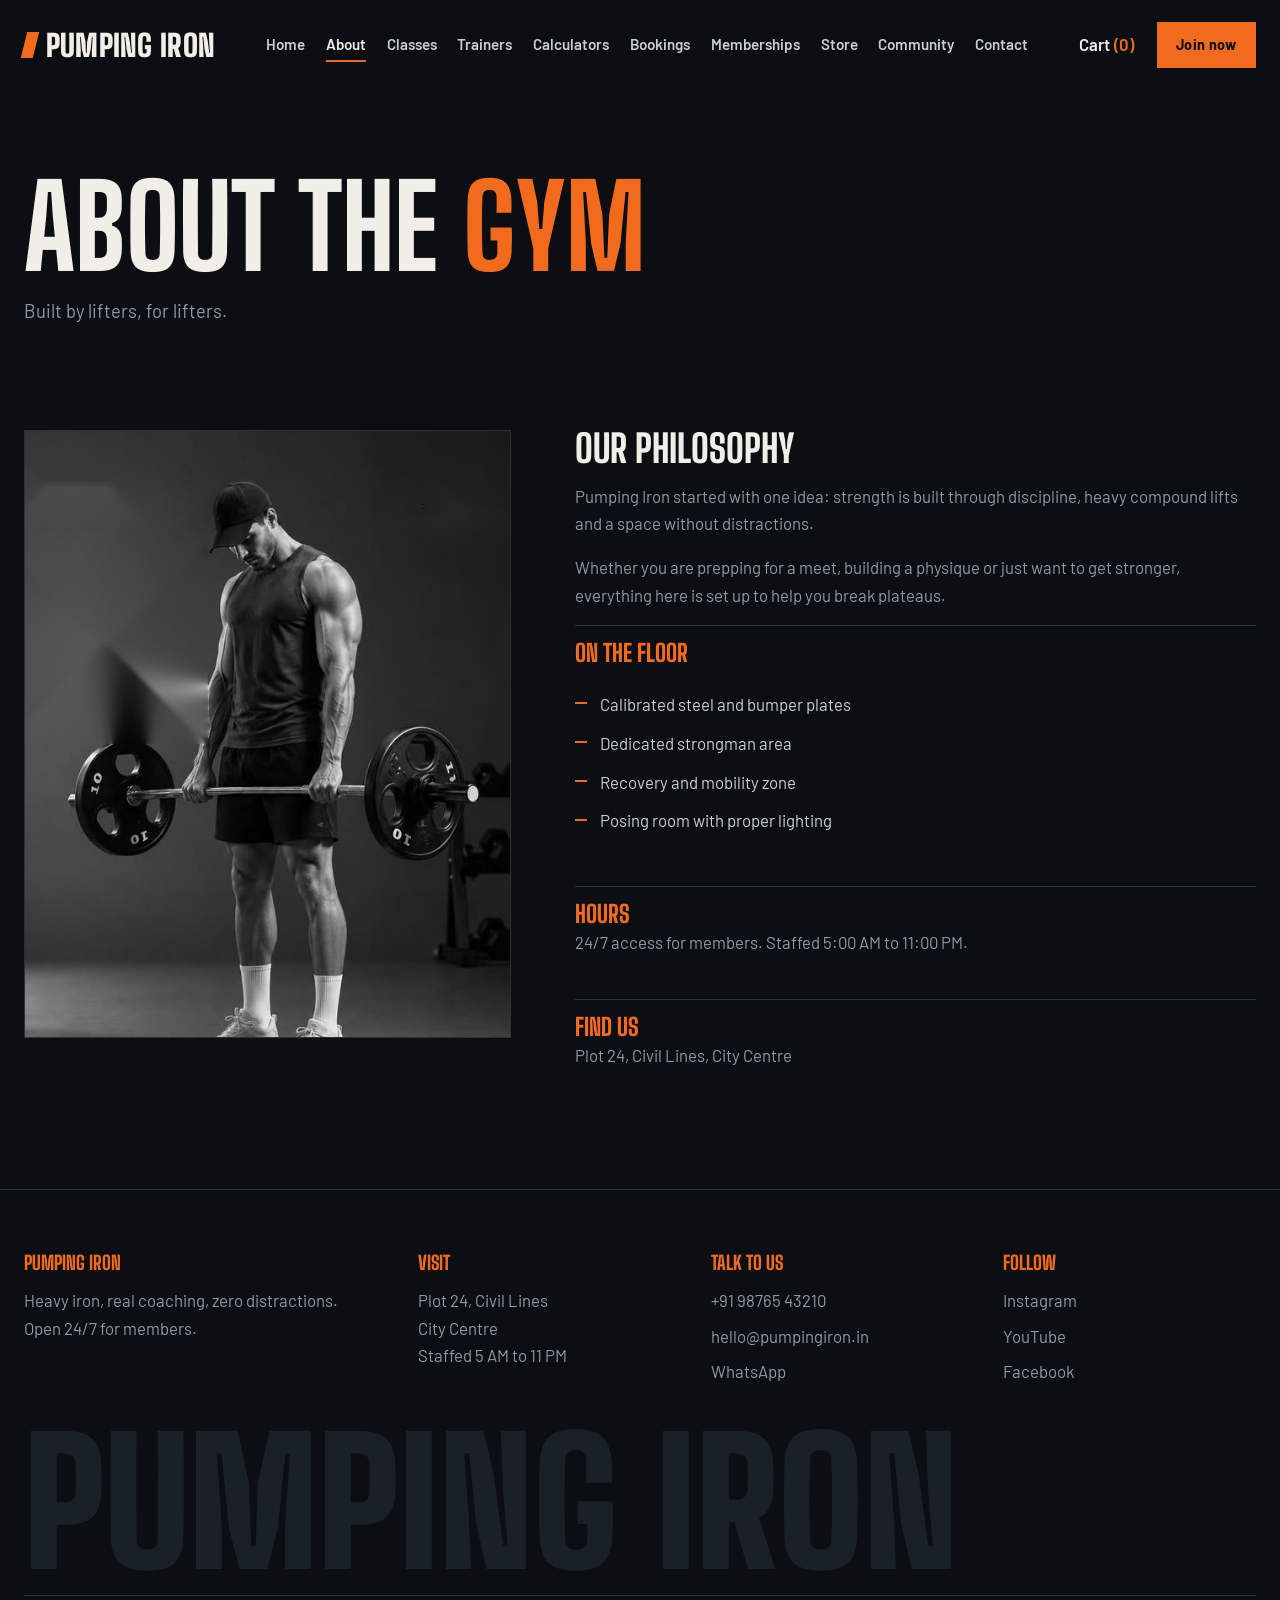
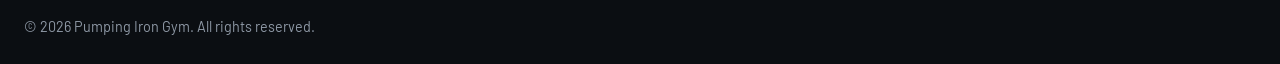
==== commit 836c683c: "Add files via upload" ====
--- a/about.html
+++ b/about.html
@@ -23,8 +23,9 @@
 <main id="main">
 <header class="ph"><div class="container"><h1 class="rv">About the <em>gym</em></h1><p class="rv" style="--d:1">Built by lifters, for lifters.</p></div></header>
 <section class="sec" style="border:0"><div class="container"><div class="split">
-<div class="rv"><h3>Our philosophy</h3><p>Pumping Iron started with one idea: strength is built through discipline, heavy compound lifts and a space without distractions.</p><p>Whether you are prepping for a meet, building a physique or just want to get stronger, everything here is set up to help you break plateaus.</p></div>
-<div class="rv" style="--d:1"><div class="facts"><div><h4>On the floor</h4><ul class="ck"><li>Calibrated steel and bumper plates</li><li>Dedicated strongman area</li><li>Recovery and mobility zone</li><li>Posing room with proper lighting</li></ul></div><div><h4>Hours</h4><p>24/7 access for members. Staffed 5:00 AM to 11:00 PM.</p></div><div><h4>Find us</h4><p>Plot 24, Civil Lines, City Centre</p></div></div></div>
+<div class="im tall rv" data-tilt><img src="img-lifter.jpg" alt="Lifter holding a loaded barbell" loading="lazy"></div>
+<div class="rv" style="--d:1"><h3>Our philosophy</h3><p>Pumping Iron started with one idea: strength is built through discipline, heavy compound lifts and a space without distractions.</p><p>Whether you are prepping for a meet, building a physique or just want to get stronger, everything here is set up to help you break plateaus.</p>
+<div class="facts"><div><h4>On the floor</h4><ul class="ck"><li>Calibrated steel and bumper plates</li><li>Dedicated strongman area</li><li>Recovery and mobility zone</li><li>Posing room with proper lighting</li></ul></div><div><h4>Hours</h4><p>24/7 access for members. Staffed 5:00 AM to 11:00 PM.</p></div><div><h4>Find us</h4><p>Plot 24, Civil Lines, City Centre</p></div></div></div>
 </div></div></section>
 </main>
 <footer class="ft"><div class="container">
@@ -38,5 +39,6 @@
 <div class="fbm">&copy; 2026 Pumping Iron Gym. All rights reserved.</div>
 </div></footer>
 <script src="main.js"></script>
+<script src="fx.js"></script>
 </body>
 </html>
--- a/style.css
+++ b/style.css
@@ -170,3 +170,58 @@
 @media(max-width:992px){.stm,.split,.cw,.fgrid{grid-template-columns:1fr;gap:2.4rem}.g3,.plans,.pv{grid-template-columns:1fr}.g4{grid-template-columns:1fr 1fr}.plan,.pv a{border-right:0;border-bottom:1px solid var(--line)}.plan:last-child,.pv a:last-child{border-bottom:0}.row{grid-template-columns:60px 1fr auto}.row .mt2{display:none}.cts{grid-auto-flow:column;overflow-x:auto;gap:1.4rem}.ct{white-space:nowrap}.sec{padding:4.5rem 0}}
 @media(max-width:640px){.row .btn{grid-column:2;justify-self:start}.hero::before{background-size:auto 66%;background-position:center top}.g4,.fr{grid-template-columns:1fr}.hero h1{font-size:clamp(3rem,15vw,5rem)}.hs b{font-size:2rem}.hs>.container>div{padding:1.1rem .8rem}.hs span{font-size:.8rem}.ph{padding-top:8rem}.row{grid-template-columns:44px 1fr}.row .go{display:none}.lb li{grid-template-columns:44px 1fr}.lb strong{grid-column:2;font-size:1.2rem}}
 @media(prefers-reduced-motion:reduce){*,*::before,*::after{animation-duration:.01ms!important;animation-delay:0s!important;transition-duration:.01ms!important}.rv,.ln>span,.hero .lead,.hb,.hs{opacity:1;transform:none}}
+
+/* ===== 3D + imagery layer ===== */
+.rv{transform:perspective(1100px) rotateX(10deg) translateY(34px);transform-origin:50% 100%}
+.rv.in{transform:none}
+[data-tilt]{transform-style:preserve-3d;will-change:transform}
+[data-tilt].rv.in{transition:opacity .8s var(--ease),transform .25s ease-out;transition-delay:0s}
+.hero::before{inset:-6%;translate:calc(var(--mx,0)*-24px) calc(var(--sy,0)*80px)}
+.hc{translate:calc(var(--mx,0)*12px) calc(var(--my,0)*8px)}
+.im{overflow:hidden;border:1px solid var(--line);background:var(--ink3)}.im img{display:block;width:100%;height:100%;object-fit:cover}.im.tall{aspect-ratio:4/5}
+.phi{background:linear-gradient(90deg,var(--ink) 24%,rgba(11,14,18,.5) 62%,rgba(11,14,18,.1)),var(--bgi) right center/cover}
+.th{width:100%;height:78px;object-fit:cover;filter:grayscale(.8) contrast(1.08);transition:filter .4s}.row:hover .th{filter:none}
+.row{grid-template-columns:120px 1fr 1.1fr auto}
+.qs{display:grid;gap:2.4rem}
+
+/* discipline panels */
+.discs{display:grid;grid-template-columns:repeat(3,1fr);gap:1.4rem;perspective:1200px}
+.disc{position:relative;aspect-ratio:3/4;overflow:hidden;background:var(--ink3);border:1px solid var(--line);display:flex;flex-direction:column;justify-content:flex-end;padding:1.6rem;transition:border-color .3s}
+.disc:hover{border-color:var(--or)}
+.disc::before{content:"";position:absolute;inset:0;z-index:1;background:linear-gradient(0deg,rgba(11,14,18,.95) 8%,rgba(11,14,18,.15) 62%)}
+.disc img{position:absolute;inset:0;width:100%;height:100%;object-fit:cover;transition:transform 1s var(--ease)}.disc:hover img{transform:scale(1.08)}
+.disc>:not(img){position:relative;z-index:2}.disc .n{color:var(--or);font:800 1.1rem var(--fh);letter-spacing:.06em}
+.disc h3{font-size:clamp(2.2rem,3.4vw,3.2rem)}.disc p{color:#C9CED5;max-height:0;opacity:0;overflow:hidden;transition:max-height .5s var(--ease),opacity .5s,margin .5s}.disc:hover p{max-height:7rem;opacity:1;margin-top:.6rem}
+
+/* 3D weight plate */
+.irn{display:grid;grid-template-columns:1fr 1fr;gap:3rem;align-items:center}
+.irn h2{font-size:clamp(2.6rem,6vw,5rem);margin-bottom:1rem}.irn p{color:var(--mute);max-width:460px}.irn .btn{margin-top:.6rem}
+.stage{position:relative;perspective:1400px;display:grid;place-items:center;min-height:480px}
+.stage::before{content:"";position:absolute;width:72%;aspect-ratio:1;border-radius:50%;background:radial-gradient(circle,rgba(242,107,29,.25),transparent 65%);filter:blur(12px)}
+.stage::after{content:"";position:absolute;bottom:5%;width:50%;height:34px;background:radial-gradient(ellipse,rgba(0,0,0,.7),transparent 70%);filter:blur(6px)}
+.plate{width:min(380px,74vw);aspect-ratio:1;position:relative;transform-style:preserve-3d;transform:rotateX(var(--rx,-14deg)) rotateY(var(--ry,-28deg));z-index:1}
+.sl3{position:absolute;inset:0;border-radius:50%;background:#171c23;box-shadow:inset 0 0 0 1px #2a323c}.sl3:nth-child(odd){background:#1d232b}
+.face{position:absolute;inset:0;border-radius:50%;backface-visibility:hidden;transform:translateZ(26px);background:radial-gradient(circle at 35% 28%,#3d4651,#1b2128 58%,#0f1318);box-shadow:inset 0 0 0 6px #242b34,inset 0 0 0 9px #11151a}
+.face.bk{transform:translateZ(-26px) rotateY(180deg)}
+.face .rim{position:absolute;inset:7%;border-radius:50%;border:3px solid var(--or)}
+.face .hole{position:absolute;left:50%;top:50%;width:26%;height:15%;margin:-7.5% 0 0 -13%;border-radius:45%/60%;background:#080a0d;box-shadow:inset 0 4px 9px #000;transform:rotate(var(--a)) translateX(95%)}
+.face .hub{position:absolute;inset:38%;border-radius:50%;background:radial-gradient(circle at 40% 35%,#a3acb7,#4a525c 55%,#20262d);box-shadow:0 0 0 5px #11151a}
+.face .hub::after{content:"";position:absolute;inset:30%;border-radius:50%;background:#050709}
+.face .txt{position:absolute;left:50%;top:21%;transform:translateX(-50%);font:800 clamp(1.3rem,3vw,2.1rem) var(--fh);color:#7b8591;letter-spacing:.1em;white-space:nowrap}
+
+/* 3D ring gallery */
+.gal{overflow:hidden}
+.scene{height:540px;perspective:1700px;position:relative;margin-top:1rem;cursor:grab;touch-action:pan-y;user-select:none}.scene.g{cursor:grabbing}
+.ring{--rad:380px;position:absolute;left:50%;top:46%;width:270px;height:360px;margin:-180px 0 0 -135px;transform-style:preserve-3d;transform:translateZ(calc(var(--rad)*-1)) rotateY(var(--rot,0deg))}
+.ring figure{position:absolute;inset:0;transform:rotateY(calc(var(--i)*360deg/var(--n))) translateZ(var(--rad));backface-visibility:hidden}
+.ring img{width:100%;height:100%;object-fit:cover;border:1px solid var(--line);pointer-events:none;display:block}
+
+/* page chrome */
+.wipe{position:fixed;inset:0;background:var(--or);z-index:300;transform:translateX(101%);pointer-events:none}
+.wipe::after{content:"";position:absolute;left:50%;top:50%;width:18px;height:60px;background:var(--ink);transform:translate(-50%,-50%) skewX(-14deg)}
+.prog{position:fixed;top:0;left:0;right:0;height:3px;background:var(--or);transform:scaleX(0);transform-origin:0 50%;z-index:60;pointer-events:none}
+.cur{position:fixed;left:0;top:0;width:34px;height:34px;border:2px solid var(--or);border-radius:50%;pointer-events:none;z-index:250;opacity:0;transition:width .25s,height .25s,background .25s,opacity .3s}.cur.h{width:62px;height:62px;background:rgba(242,107,29,.16)}
+@media(hover:none){.cur{display:none}}
+@media(max-width:992px){.irn{grid-template-columns:1fr}.discs{grid-template-columns:1fr}.disc{aspect-ratio:4/3}.disc p{max-height:7rem;opacity:1;margin-top:.6rem}.row{grid-template-columns:96px 1fr auto}.stage{min-height:380px}}
+@media(max-width:640px){.row{grid-template-columns:72px 1fr}.th{height:60px}.ring{--rad:310px;width:220px;height:300px;margin:-150px 0 0 -110px}.scene{height:440px}}
+@media(prefers-reduced-motion:reduce){.rv{transform:none}.wipe,.cur{display:none}}
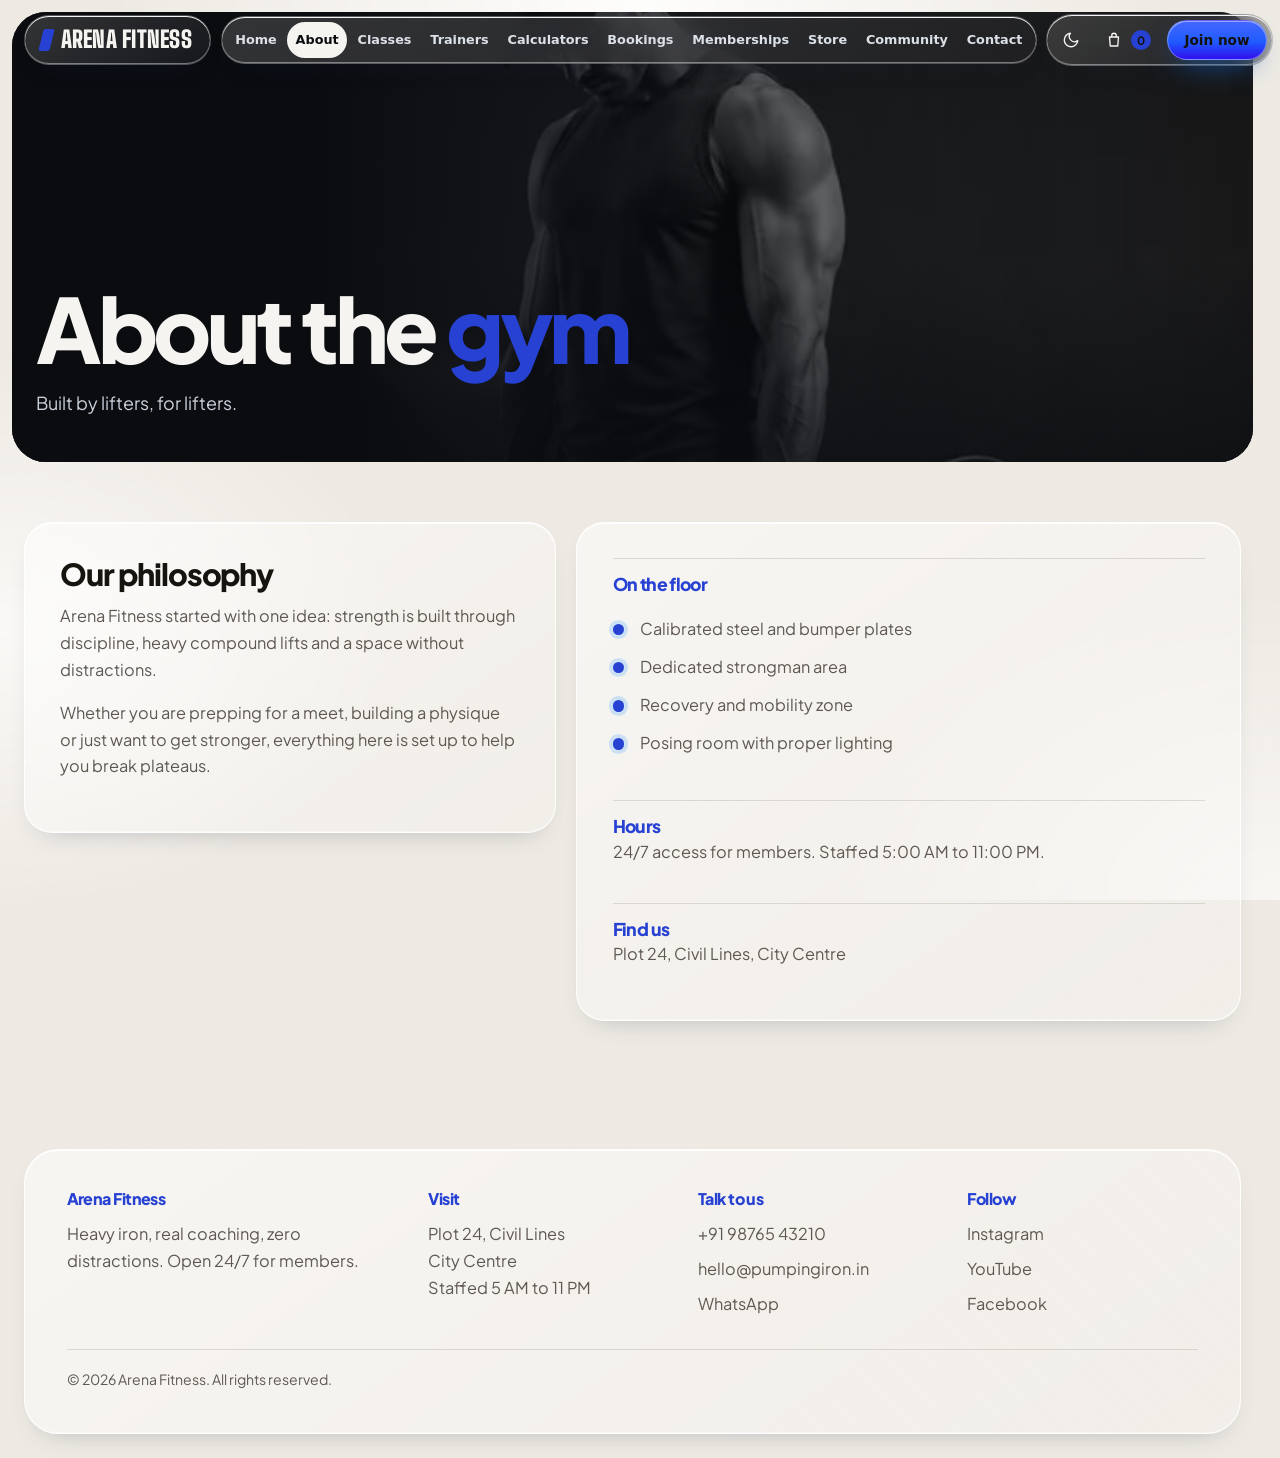
==== commit a3d43221: "Add files via upload" ====
--- a/about.html
+++ b/about.html
@@ -3,42 +3,41 @@
 <head>
 <meta charset="UTF-8">
 <meta name="viewport" content="width=device-width, initial-scale=1.0">
-<title>About | Pumping Iron Gym</title>
-<meta name="description" content="The story and philosophy behind Pumping Iron gym.">
-<meta name="theme-color" content="#0B0E12">
-<link rel="icon" href="data:image/svg+xml,%3Csvg xmlns='http://www.w3.org/2000/svg' viewBox='0 0 32 32'%3E%3Crect width='32' height='32' fill='%230B0E12'/%3E%3Cpath d='M11 5h9l-4 22H7z' fill='%23F26B1D'/%3E%3C/svg%3E">
+<title>About | Arena Fitness</title>
+<meta name="description" content="The story and philosophy behind Arena Fitness.">
+<meta name="theme-color" content="#0A0C10">
+<meta name="color-scheme" content="dark light">
+<link rel="icon" href="data:image/svg+xml,%3Csvg xmlns='http://www.w3.org/2000/svg' viewBox='0 0 32 32'%3E%3Crect width='32' height='32' fill='%230A0C10'/%3E%3Cpath d='M11 5h9l-4 22H7z' fill='%23FF6A1F'/%3E%3C/svg%3E">
 <link rel="preconnect" href="https://fonts.googleapis.com"><link rel="preconnect" href="https://fonts.gstatic.com" crossorigin>
-<link href="https://fonts.googleapis.com/css2?family=Big+Shoulders+Display:wght@600;800;900&family=Barlow:wght@400;500;600;700&display=swap" rel="stylesheet">
-<link rel="stylesheet" href="style.css">
+<link href="https://fonts.googleapis.com/css2?family=Plus+Jakarta+Sans:wght@400..800&family=Big+Shoulders+Display:wght@700..900&display=swap" rel="stylesheet">
+<link rel="preload" as="image" href="img-lifter.webp" fetchpriority="high">
+<link rel="stylesheet" href="style.css?v=6">
 </head>
 <body>
 <a class="skip" href="#main">Skip to content</a>
 <header class="hd"><div class="container">
-<a href="index.html" class="logo" aria-label="Pumping Iron home">Pumping Iron</a>
+<a href="index.html" class="logo" aria-label="Arena Fitness home">Arena Fitness</a>
 <nav class="dn" aria-label="Main"><a href="index.html">Home</a><a href="about.html" aria-current="page">About</a><a href="classes.html">Classes</a><a href="trainers.html">Trainers</a><a href="calculators.html">Calculators</a><a href="bookings.html">Bookings</a><a href="memberships.html">Memberships</a><a href="store.html">Store</a><a href="community.html">Community</a><a href="contact.html">Contact</a></nav>
 <div class="ha"><button class="cartb" aria-label="Open cart">Cart<span class="cn">0</span></button><a class="btn p sm" href="memberships.html">Join now</a>
 <button class="mt" aria-label="Open menu" aria-expanded="false">Menu</button></div>
 </div></header>
 <nav class="mn" aria-label="Mobile"><a href="index.html">Home</a><a href="about.html" aria-current="page">About</a><a href="classes.html">Classes</a><a href="trainers.html">Trainers</a><a href="calculators.html">Calculators</a><a href="bookings.html">Bookings</a><a href="memberships.html">Memberships</a><a href="store.html">Store</a><a href="community.html">Community</a><a href="contact.html">Contact</a></nav>
 <main id="main">
-<header class="ph"><div class="container"><h1 class="rv">About the <em>gym</em></h1><p class="rv" style="--d:1">Built by lifters, for lifters.</p></div></header>
+<header class="ph" style="--phi:url(img-lifter.webp)"><div class="container"><h1 class="rv">About the <em>gym</em></h1><p class="rv" style="--d:1">Built by lifters, for lifters.</p></div></header>
 <section class="sec" style="border:0"><div class="container"><div class="split">
-<div class="im tall rv" data-tilt><img src="img-lifter.jpg" alt="Lifter holding a loaded barbell" loading="lazy"></div>
-<div class="rv" style="--d:1"><h3>Our philosophy</h3><p>Pumping Iron started with one idea: strength is built through discipline, heavy compound lifts and a space without distractions.</p><p>Whether you are prepping for a meet, building a physique or just want to get stronger, everything here is set up to help you break plateaus.</p>
-<div class="facts"><div><h4>On the floor</h4><ul class="ck"><li>Calibrated steel and bumper plates</li><li>Dedicated strongman area</li><li>Recovery and mobility zone</li><li>Posing room with proper lighting</li></ul></div><div><h4>Hours</h4><p>24/7 access for members. Staffed 5:00 AM to 11:00 PM.</p></div><div><h4>Find us</h4><p>Plot 24, Civil Lines, City Centre</p></div></div></div>
+<div class="rv"><h3>Our philosophy</h3><p>Arena Fitness started with one idea: strength is built through discipline, heavy compound lifts and a space without distractions.</p><p>Whether you are prepping for a meet, building a physique or just want to get stronger, everything here is set up to help you break plateaus.</p></div>
+<div class="rv" style="--d:1"><div class="facts"><div><h4>On the floor</h4><ul class="ck"><li>Calibrated steel and bumper plates</li><li>Dedicated strongman area</li><li>Recovery and mobility zone</li><li>Posing room with proper lighting</li></ul></div><div><h4>Hours</h4><p>24/7 access for members. Staffed 5:00 AM to 11:00 PM.</p></div><div><h4>Find us</h4><p>Plot 24, Civil Lines, City Centre</p></div></div></div>
 </div></div></section>
 </main>
 <footer class="ft"><div class="container">
 <div class="fgrid">
-<div><h4>Pumping Iron</h4><p>Heavy iron, real coaching, zero distractions. Open 24/7 for members.</p></div>
+<div><h4>Arena Fitness</h4><p>Heavy iron, real coaching, zero distractions. Open 24/7 for members.</p></div>
 <div><h4>Visit</h4><p>Plot 24, Civil Lines<br>City Centre<br>Staffed 5 AM to 11 PM</p></div>
 <div><h4>Talk to us</h4><div class="fk"><a href="tel:+919876543210">+91 98765 43210</a><a href="mailto:hello@pumpingiron.in">hello@pumpingiron.in</a><a href="https://wa.me/919876543210">WhatsApp</a></div></div>
 <div><h4>Follow</h4><div class="fk"><a href="#">Instagram</a><a href="#">YouTube</a><a href="#">Facebook</a></div></div>
 </div>
-<div class="big" aria-hidden="true">Pumping Iron</div>
-<div class="fbm">&copy; 2026 Pumping Iron Gym. All rights reserved.</div>
+<div class="fbm">&copy; 2026 Arena Fitness. All rights reserved.</div>
 </div></footer>
-<script src="main.js"></script>
-<script src="fx.js"></script>
+<script src="main.js?v=6" defer></script>
 </body>
 </html>
--- a/style.css
+++ b/style.css
@@ -1,227 +1,237 @@
-/* PUMPING IRON — edit colors in :root. Hero image: hero.jpg */
-:root{--ink:#0B0E12;--ink2:#12171D;--ink3:#1A2028;--line:#29313B;--bone:#F1EEE8;--mute:#8E98A5;--or:#F26B1D;--or2:#D4570F;--fh:'Big Shoulders Display','Arial Narrow',Impact,sans-serif;--fb:'Barlow',system-ui,sans-serif;--ease:cubic-bezier(.2,.8,.2,1)}
+/* PUMPING IRON: glass design with light + dark themes. Colours live in the three theme blocks below. */
+
+/* ---------- THEMES ---------- */
+:root{--bg:#0A0C10;--bg2:#10141A;--text:#F4F2EE;--mute:#A3ACB8;--line:rgba(255,255,255,.12);--stroke:rgba(255,255,255,.2);
+--glass:linear-gradient(145deg,rgba(255,255,255,.14),rgba(255,255,255,.04));--glass2:linear-gradient(145deg,rgba(255,255,255,.22),rgba(255,255,255,.08));--fill:rgba(255,255,255,.07);
+--hg:linear-gradient(145deg,rgba(255,255,255,.15),rgba(255,255,255,.05)),rgba(10,12,16,.3);--hg2:rgba(255,255,255,.14);--hs:rgba(255,255,255,.2);--ht:#F6F4F0;--hm:#D0D6DE;--hbg:#0A0C10;
+--or:#2741d3;--ort:#2741d3;--onor:#14100C;--sheet:rgba(14,17,22,.6);
+--shadow:0 14px 32px -20px rgba(0,0,0,.7);--hi:inset 0 1px 0 rgba(255,255,255,.3),inset 0 -1px 0 rgba(255,255,255,.05);
+--o1:rgba(255,255,255,.07);--o2:rgba(255,255,255,.04);--o3:rgba(255, 255, 255, 0.05);
+--fb:'Plus Jakarta Sans','Inter',system-ui,'Segoe UI',Roboto,sans-serif;--fs:system-ui,'Segoe UI',Roboto,'Helvetica Neue',Arial,sans-serif;--fh:'Big Shoulders Display','Arial Narrow',Impact,sans-serif;
+--ease:cubic-bezier(.2,.8,.2,1);--r:28px;--blur:blur(16px);color-scheme:dark}
+@media(prefers-color-scheme:light){:root:not([data-theme="dark"]){--bg:#EEEAE3;--bg2:#FBFAF7;--text:#17130F;--mute:#5F5852;--line:rgba(30,22,14,.12);--stroke:rgba(255,255,255,.85);
+--glass:linear-gradient(145deg,rgba(255,255,255,.55),rgba(255,255,255,.22));--glass2:linear-gradient(145deg,rgba(255,255,255,.8),rgba(255,255,255,.45));--fill:rgba(255,255,255,.4);
+--hg:linear-gradient(145deg,rgba(255,255,255,.62),rgba(255,255,255,.3));--hg2:rgba(23,19,15,.07);--hs:rgba(255,255,255,.9);--ht:#17130F;--hm:#4B453F;--hbg:#EEEAE3;--ort:#2741d3;--sheet:rgba(244,241,235,.7);
+--shadow:0 12px 28px -18px rgba(70,45,20,.35);--hi:inset 0 1px 0 rgba(255,255,255,.95),inset 0 -1px 0 rgba(255,255,255,.4);
+--o1:rgba(255,255,255,.9);--o2:rgba(255,255,255,.6);--o3:rgba(255,255,255,.7);color-scheme:light}}
+:root[data-theme="light"]{--bg:#EEEAE3;--bg2:#FBFAF7;--text:#17130F;--mute:#5F5852;--line:rgba(30,22,14,.12);--stroke:rgba(255,255,255,.85);
+--glass:linear-gradient(145deg,rgba(255,255,255,.55),rgba(255,255,255,.22));--glass2:linear-gradient(145deg,rgba(255,255,255,.8),rgba(255,255,255,.45));--fill:rgba(255,255,255,.4);
+--hg:linear-gradient(145deg,rgba(255,255,255,.62),rgba(255,255,255,.3));--hg2:rgba(23,19,15,.07);--hs:rgba(255,255,255,.9);--ht:#17130F;--hm:#4B453F;--hbg:#EEEAE3;--ort:#2741d3;--sheet:rgba(244,241,235,.7);
+--shadow:0 12px 28px -18px rgba(20, 38, 70, 0.35);--hi:inset 0 1px 0 rgba(255,255,255,.95),inset 0 -1px 0 rgba(255,255,255,.4);
+--o1:rgba(255,255,255,.9);--o2:rgba(255,255,255,.6);--o3:rgba(255,255,255,.7);color-scheme:light}
+
+/* ---------- BASE ---------- */
 *{margin:0;padding:0;box-sizing:border-box}
-html{scroll-behavior:smooth}
-body{font:400 1.05rem/1.65 var(--fb);background:var(--ink);color:var(--bone);overflow-x:hidden}
+html{scroll-behavior:smooth;background:var(--bg);scrollbar-gutter:stable;-webkit-text-size-adjust:100%;text-size-adjust:100%}
+@supports not (scrollbar-gutter:stable){html{overflow-y:scroll}}
+html.sw *,html.sw *::before,html.sw *::after{transition:background-color .5s,color .5s,border-color .5s,box-shadow .5s!important}
+body{font:400 1.02rem/1.65 var(--fb);color:var(--text);overflow-x:hidden;-webkit-font-smoothing:antialiased}
+/* soft neutral depth behind the glass (no colour) */
+body::before{content:"";position:fixed;inset:0;z-index:-2;pointer-events:none;background:radial-gradient(60vw 50vh at 50% 0%,var(--o1),transparent 70%),radial-gradient(50vw 50vh at 100% 100%,var(--o2),transparent 70%),radial-gradient(45vw 45vh at 0% 70%,var(--o3),transparent 70%)}
 a{color:inherit;text-decoration:none}ul{list-style:none}
-button,input,select,textarea{font:inherit;color:inherit;border-radius:0}button{cursor:pointer;background:none;border:0}
+button,input,select,textarea{font:inherit;color:inherit}button{cursor:pointer;background:none;border:0}
 [hidden]{display:none!important}
-::selection{background:var(--or);color:var(--ink)}
+::selection{background:var(--or);color:var(--onor)}
 :focus-visible{outline:2px solid var(--or);outline-offset:3px}
-h1,h2,h3,h4{font-family:var(--fh);font-weight:800;text-transform:uppercase;line-height:.95}
+::placeholder{color:var(--mute);opacity:.75}
+option{background:var(--bg2);color:var(--text)}
+h1,h2,h3,h4{font-family:var(--fb);font-weight:800;letter-spacing:-.035em;line-height:1.05}
 .container{max-width:1280px;margin:0 auto;padding:0 1.5rem}
-.skip{position:absolute;left:-999px}.skip:focus{left:1rem;top:1rem;z-index:99;background:var(--or);color:var(--ink);padding:.6rem 1rem}
+.skip{position:absolute;left:-999px}.skip:focus{left:1rem;top:1rem;z-index:99;background:var(--or);color:var(--onor);padding:.6rem 1rem;border-radius:12px}
 @keyframes fi{from{opacity:0;transform:translateY(12px)}to{opacity:1;transform:none}}
-.pop{animation:fi .45s var(--ease)}
-
-/* HEADER */
-.hd{position:fixed;inset:0 0 auto;z-index:50;padding:1.4rem 0;transition:background .35s,padding .35s,border-color .35s;border-bottom:1px solid transparent}
-.hd:not(.s){background:linear-gradient(180deg,rgba(11,14,18,.8),transparent)}
-.hd.s{background:rgba(11,14,18,.96);padding:.8rem 0;border-color:var(--line)}
-.hd .container{max-width:1400px;display:flex;align-items:center;justify-content:space-between;gap:1.5rem}
-.logo{font:900 1.9rem var(--fh);text-transform:uppercase;display:flex;align-items:center;gap:.6rem;white-space:nowrap;letter-spacing:.01em}
-.logo::before{content:"";width:12px;height:26px;background:var(--or);transform:skewX(-14deg)}
-.dn{display:flex;gap:1.3rem}
-.dn a{font-weight:600;font-size:.95rem;color:#C9CED5;padding:.2rem 0;border-bottom:2px solid transparent;transition:.25s}
-.dn a:hover{color:var(--bone);border-color:var(--line)}.dn a[aria-current]{color:var(--bone);border-color:var(--or)}
-.ha{display:flex;align-items:center;gap:1.4rem}
-.cartb{font-weight:600}.cartb:hover{color:var(--or)}.cn::before{content:"("}.cn::after{content:")"}.cn{color:var(--or);margin-left:.25rem}
-.cn.bump{animation:bump .4s var(--ease)}@keyframes bump{50%{transform:scale(1.5)}}
-.mt{display:none;font-weight:700;position:relative;z-index:60}
-.mn{position:fixed;inset:0;z-index:45;background:var(--ink);padding:6rem 1.5rem 2rem;display:flex;flex-direction:column;justify-content:center;gap:.2rem;opacity:0;pointer-events:none;transition:opacity .35s;counter-reset:n;overflow-y:auto}
+.pop{animation:fi .4s var(--ease)}
+html.leaving main .rv,html.leaving main .hero,html.leaving main .ph{opacity:0;transform:translateY(-8px);transition:opacity .13s ease,transform .13s ease;transition-delay:0s}
+
+/* glass surfaces */
+.qt,.row,.plan,.pc,.tr,.q,.pv a,.lb,.cts,.cp.on,.split>.rv,.split>form,.fl,.bt,.ft>.container,.hs{background:var(--glass);border:1px solid var(--stroke);box-shadow:var(--shadow),var(--hi)}
+.hs{-webkit-backdrop-filter:var(--blur);backdrop-filter:var(--blur)}
+
+/* ---------- HEADER: three floating glass pills (logo, menu, actions) ---------- */
+.hd{position:fixed;top:14px;left:0;right:0;z-index:50;pointer-events:none}
+.hd .container{max-width:1360px;display:flex;align-items:center;justify-content:space-between;gap:.8rem}
+.hd .logo,.hd .dn,.hd .ha{pointer-events:auto}
+.hd.over{--hg:linear-gradient(145deg,rgba(255,255,255,.17),rgba(255,255,255,.05)),rgba(10,12,16,.3);--hg2:rgba(255,255,255,.16);--hs:rgba(255,255,255,.22);--ht:#F6F4F0;--hm:#DCE1E8;--hbg:#0A0C10}
+.logo,.dn,.ha{background:var(--hg);-webkit-backdrop-filter:var(--blur);backdrop-filter:var(--blur);border:1px solid var(--hs);border-radius:999px;box-shadow:var(--shadow),var(--hi);transition:background .35s,border-color .35s}
+.logo{font-synthesis:none;min-width:11.6rem;justify-content:center;flex-shrink:0;height:50px;padding:0 1.15rem 0 1rem;font:900 1.55rem/1 var(--fh);text-transform:uppercase;letter-spacing:.01em;display:flex;align-items:center;gap:.55rem;white-space:nowrap;color:var(--ht)}
+.logo::before{content:"";width:11px;height:22px;background:var(--or);transform:skewX(-14deg);border-radius:2px}
+.dn{position:relative;display:flex;flex-shrink:0;gap:.1rem;padding:.3rem}
+.ind{position:absolute;left:0;top:0;width:0;height:0;border-radius:999px;background:var(--ht);z-index:0;pointer-events:none;opacity:0;will-change:transform,width;transition:transform .55s var(--ease),width .55s var(--ease),opacity .3s}.ind.on{opacity:1}
+.hd .btn,.hd .mt,.dn a{font-family:var(--fs)}
+.dn a{position:relative;z-index:1;white-space:nowrap;padding:.5rem .62rem;border-radius:999px;font-size:.85rem;font-weight:600;color:var(--hm);transition:background .35s,color .35s}
+.dn a:hover{color:var(--ht);background:var(--hg2)}.dn a[aria-current],.dn a[aria-current]:hover{background:none;color:var(--hbg)}
+.ha{display:flex;align-items:center;gap:.25rem;padding:.3rem}
+.tg{width:38px;height:38px;border-radius:50%;display:grid;place-items:center;color:var(--ht);transition:background .3s,transform .5s var(--ease)}
+.tg:hover{background:var(--hg2)}.tg:active{transform:scale(.9) rotate(20deg)}
+.tg svg{width:18px;height:18px;fill:none;stroke:currentColor;stroke-width:1.8;stroke-linecap:round;stroke-linejoin:round}
+:root[data-theme="light"] .tg .sun{display:none}:root:not([data-theme="light"]) .tg .moon{display:none}
+.cartb{padding:.45rem .7rem;border-radius:999px;font-size:0;color:var(--ht);display:flex;align-items:center;transition:background .3s}.cartb:hover{background:var(--hg2)}
+.cartb::before{content:"";width:18px;height:18px;background:currentColor;-webkit-mask:url("data:image/svg+xml,%3Csvg xmlns='http://www.w3.org/2000/svg' viewBox='0 0 24 24' fill='none' stroke='black' stroke-width='1.8' stroke-linecap='round' stroke-linejoin='round'%3E%3Cpath d='M6 8h12l-1 12H7L6 8z'/%3E%3Cpath d='M9 8V6a3 3 0 0 1 6 0v2'/%3E%3C/svg%3E") center/contain no-repeat;mask:url("data:image/svg+xml,%3Csvg xmlns='http://www.w3.org/2000/svg' viewBox='0 0 24 24' fill='none' stroke='black' stroke-width='1.8' stroke-linecap='round' stroke-linejoin='round'%3E%3Cpath d='M6 8h12l-1 12H7L6 8z'/%3E%3Cpath d='M9 8V6a3 3 0 0 1 6 0v2'/%3E%3C/svg%3E") center/contain no-repeat}
+.cn{min-width:1.3rem;height:1.3rem;margin-left:.45rem;padding:0 .3rem;border-radius:999px;background:var(--or);color:var(--onor);font-size:.72rem;font-weight:700;display:inline-grid;place-items:center}
+.cn.bump{animation:bump .4s var(--ease)}@keyframes bump{50%{transform:scale(1.35)}}
+.mt{display:none;padding:.45rem .95rem;border-radius:999px;font-weight:600;font-size:.88rem;position:relative;z-index:60;color:var(--ht)}.mt:hover{background:var(--hg2)}
+.mn{position:fixed;inset:0;z-index:45;background:var(--sheet);-webkit-backdrop-filter:blur(22px);backdrop-filter:blur(22px);padding:6.5rem 1.5rem 2rem;display:flex;flex-direction:column;justify-content:center;gap:.1rem;opacity:0;pointer-events:none;transition:opacity .35s;counter-reset:n;overflow-y:auto}
 .mn.o{opacity:1;pointer-events:auto}
-.mn a{font:800 2.5rem/1.1 var(--fh);text-transform:uppercase;display:flex;gap:1rem;align-items:baseline;border-bottom:1px solid var(--line);padding:.35rem 0;transform:translateX(-14px);opacity:0;transition:.5s var(--ease)}
-.mn a::before{counter-increment:n;content:counter(n,decimal-leading-zero);font:600 .9rem var(--fb);color:var(--or)}
-.mn.o a{transform:none;opacity:1}.mn a[aria-current]{color:var(--or)}
+.mn a{font:600 2.3rem/1.15 var(--fb);letter-spacing:-.035em;display:flex;gap:1rem;align-items:baseline;border-bottom:1px solid var(--line);padding:.45rem 0;transform:translateY(14px);opacity:0;transition:.55s var(--ease)}
+.mn a::before{counter-increment:n;content:counter(n,decimal-leading-zero);font:600 .85rem var(--fb);color:var(--ort)}
+.mn.o a{transform:none;opacity:1}.mn a[aria-current]{color:var(--ort)}
 .mn a:nth-child(2){transition-delay:.04s}.mn a:nth-child(3){transition-delay:.08s}.mn a:nth-child(4){transition-delay:.12s}.mn a:nth-child(5){transition-delay:.16s}.mn a:nth-child(6){transition-delay:.2s}.mn a:nth-child(n+7){transition-delay:.24s}
 
-/* BUTTONS */
-.btn{white-space:nowrap;display:inline-flex;align-items:center;justify-content:center;padding:.95rem 1.9rem;font-weight:700;letter-spacing:.02em;border:2px solid var(--bone);position:relative;overflow:hidden;z-index:0;transition:color .3s,border-color .3s}
-.btn::before{content:"";position:absolute;inset:0;background:var(--or);transform:translateY(101%);transition:transform .35s var(--ease);z-index:-1}
-.btn:hover::before{transform:none}.btn:hover{border-color:var(--or);color:var(--ink)}
-.btn.p{background:var(--or);border-color:var(--or);color:var(--ink)}.btn.p::before{background:var(--bone)}.btn.p:hover{border-color:var(--bone)}
-.btn.sm{padding:.55rem 1.1rem;font-size:.9rem}.btn.b{display:flex;width:100%}
-
-/* HERO (home) */
-.hero{min-height:100vh;min-height:100svh;display:flex;flex-direction:column;justify-content:flex-end;position:relative;overflow:hidden;isolation:isolate;background:var(--ink)}
-.hero::before{content:"";position:absolute;inset:0;z-index:-2;background:url(hero.jpg) center top/cover no-repeat;animation:zoom 20s ease-out forwards}
-@keyframes zoom{from{transform:scale(1.12)}to{transform:scale(1)}}
-.hero::after{content:"";position:absolute;inset:0;z-index:-1;background:linear-gradient(0deg,var(--ink) 6%,rgba(11,14,18,.55) 38%,transparent 62%),linear-gradient(90deg,rgba(11,14,18,.65),transparent 55%)}
+/* ---------- theme switch: circle reveal ---------- */
+::view-transition-old(root),::view-transition-new(root){animation:none;mix-blend-mode:normal}
+::view-transition-old(root){z-index:1}::view-transition-new(root){z-index:2}
+
+/* ---------- BUTTONS ---------- */
+.btn{display:inline-flex;align-items:center;justify-content:center;gap:.5rem;padding:.9rem 1.7rem;border-radius:999px;font-weight:600;font-size:.95rem;white-space:nowrap;background:var(--glass);border:1px solid var(--stroke);color:var(--text);box-shadow:var(--hi);transition:transform .45s var(--ease),background .3s,box-shadow .4s,border-color .3s}
+.btn:hover{background:var(--glass2);transform:translateY(-2px)}.btn:active{transform:scale(.97)}
+.btn.p{background:linear-gradient(180deg,#4567ff,#1f5bff 55%,#300eee);color:var(--onor);border-color:rgba(255,255,255,.3);box-shadow:0 12px 30px -12px rgba(31, 128, 255, 0.75),inset 0 1px 0 rgba(255,255,255,.4)}
+.btn.p:hover{box-shadow:0 18px 40px -12px rgba(31, 53, 255, 0.9),inset 0 1px 0 rgba(255,255,255,.45)}
+.btn.sm{padding:.5rem 1.05rem;font-size:.85rem}.btn.b{display:flex;width:100%}
+
+/* ---------- HERO + PAGE HEADERS (cinematic rounded cards, always dark) ---------- */
+.hero,.ph{--text:#F6F4F0;--mute:#CBD1DA;--glass:linear-gradient(145deg,rgba(255,255,255,.16),rgba(255,255,255,.05)),rgba(10,12,16,.22);--glass2:rgba(255,255,255,.2);--stroke:rgba(255,255,255,.24);--line:rgba(255,255,255,.16);--bg:#0A0C10;margin:12px;border-radius:34px;position:relative;overflow:hidden;isolation:isolate;background:#0A0C10;color:var(--text)}
+.hero{min-height:calc(100vh - 24px);min-height:calc(100svh - 24px);display:flex;flex-direction:column;justify-content:flex-end}
+.hero::before{content:"";position:absolute;inset:0;z-index:-2;background:url(hero.webp) center/cover no-repeat}
+.hero::after{content:"";position:absolute;inset:0;z-index:-1;background:linear-gradient(90deg,rgba(10,12,16,.7),transparent 62%),linear-gradient(0deg,rgba(10,12,16,.7),transparent 42%)}
 .hero>.container{width:100%}
-.hc{padding-top:9rem}
-.hero h1{font-size:clamp(3.3rem,8vw,7.6rem);line-height:.88;margin-bottom:1.6rem}
-.ln{display:block;overflow:hidden;padding-bottom:.06em}.ln>span{display:block;transform:translateY(108%);animation:ln 1.1s var(--ease) forwards;animation-delay:calc(var(--d,0)*.14s + .25s)}
+.hc{padding-top:9rem;padding-bottom:1rem}
+.hero h1{font:900 clamp(3.2rem,8.2vw,7.6rem)/.9 var(--fh);text-transform:uppercase;letter-spacing:.005em;margin-bottom:1.5rem}
+.ln{display:block;overflow:hidden;padding-bottom:.06em}.ln>span{display:block;transform:translateY(108%);animation:ln 1.1s var(--ease) forwards;animation-delay:calc(var(--d,0)*.14s + .2s)}
 .ln.o>span{color:var(--or)}@keyframes ln{to{transform:none}}
-.hero .lead{font-size:1.2rem;color:#C9CED5;max-width:520px;margin-bottom:2rem;opacity:0;animation:fi .9s var(--ease) .9s forwards}
-.hb{display:flex;gap:1rem;flex-wrap:wrap;opacity:0;animation:fi .9s var(--ease) 1.05s forwards}
-.hs{margin-top:3.5rem;border-top:1px solid rgba(241,238,232,.2);opacity:0;animation:fi .9s var(--ease) 1.2s forwards}
-.hs .container{display:grid;grid-template-columns:repeat(3,1fr)}
-.hs>.container>div{padding:1.5rem 1.4rem 1.7rem;border-left:1px solid rgba(241,238,232,.2)}.hs>.container>div:first-child{border:0;padding-left:0}
-.hs b{display:block;font:800 clamp(2.2rem,4vw,3.6rem) var(--fh);line-height:1}.hs span{color:var(--mute);font-size:.95rem}
-
-/* SECTIONS */
-.sec{padding:6.5rem 0;border-top:1px solid var(--line)}
-.sh{display:flex;justify-content:space-between;align-items:flex-end;gap:2rem;margin-bottom:3rem;flex-wrap:wrap}
-.sh h2{font-size:clamp(2.6rem,6vw,5.2rem)}.sh p{color:var(--mute);max-width:380px}
-.ph{padding:11rem 0 3.5rem}.ph+.sec{padding-top:3rem}
-.ph h1{font-size:clamp(3.4rem,9vw,8rem);line-height:.9;margin-bottom:1rem}.ph h1 em{font-style:normal;color:var(--or)}.ph p{color:var(--mute);font-size:1.15rem;max-width:560px}
-.rv{opacity:0;transform:translateY(18px);transition:opacity .8s var(--ease),transform .8s var(--ease);transition-delay:calc(var(--d,0)*.08s)}.rv.in{opacity:1;transform:none}
-
-/* ROW LISTS (home disciplines, classes) */
-.row{display:grid;grid-template-columns:90px 1fr 1.1fr auto;gap:1.5rem;align-items:center;padding:1.7rem 0;border-bottom:1px solid var(--line);transition:padding .35s var(--ease),background .35s}
-.row:first-child{border-top:1px solid var(--line)}
-a.row:hover,.rows .row:hover{padding-left:1rem;padding-right:1rem;background:var(--ink2)}
-.row .n{font:800 1.1rem var(--fh);color:var(--or);letter-spacing:.06em}
-.row h3{font-size:clamp(1.9rem,3.4vw,2.9rem);transition:color .3s}.row:hover h3{color:var(--or)}
-.row p{color:var(--mute)}.row small{display:block;color:var(--mute);font-size:.9rem;margin-top:.2rem}.row .mt2{color:#C9CED5;font-weight:600}
-.row .go{font-weight:700}
-.fl{display:flex;gap:1.8rem;flex-wrap:wrap;margin-bottom:2.2rem}
-.fb{padding:.4rem 0;color:var(--mute);font-weight:600;border-bottom:2px solid transparent;transition:.25s}.fb:hover{color:var(--bone)}.fb.on{color:var(--bone);border-color:var(--or)}
-
-/* STATEMENT + SPLITS */
-.stm{display:grid;grid-template-columns:1.6fr 1fr;gap:4rem;align-items:start}
-.stm h2{font-size:clamp(2.4rem,5vw,4.4rem);line-height:.98}.stm h2 em{font-style:normal;color:var(--or)}
-.facts{display:grid;gap:1.6rem}.facts div{border-top:1px solid var(--line);padding-top:1rem}.facts h4{font-size:1.5rem;color:var(--or);margin-bottom:.2rem}.facts p{color:#C9CED5}
-.ck{display:grid;gap:.7rem;margin:1.6rem 0}.ck li{padding-left:1.6rem;position:relative;color:#C9CED5}.ck li::before{content:"";position:absolute;left:0;top:.7em;width:.8rem;height:2px;background:var(--or)}
-.cta{background:var(--or);color:var(--ink);padding:5rem 0}
-.cta .container{display:flex;justify-content:space-between;align-items:center;gap:2rem;flex-wrap:wrap}
-.cta h2{font-size:clamp(2.6rem,6vw,5rem);max-width:760px}.cta p{margin-top:.8rem;font-weight:500;max-width:520px}
-.cta .btn{background:var(--ink);border-color:var(--ink);color:var(--bone)}.cta .btn::before{background:var(--bone)}.cta .btn:hover{color:var(--ink);border-color:var(--bone)}
-.pv{display:grid;grid-template-columns:repeat(3,1fr);border:1px solid var(--line)}
-.pv a{padding:2rem;border-right:1px solid var(--line);transition:background .3s}.pv a:last-child{border:0}.pv a:hover{background:var(--ink2)}
-.pv h3{font-size:2rem}.pv b{display:block;font:800 3rem var(--fh);color:var(--or);margin:.4rem 0 .2rem}.pv span{color:var(--mute)}
-
-/* TRAINERS */
-.g3{display:grid;grid-template-columns:repeat(3,1fr);gap:2rem}.g4{display:grid;grid-template-columns:repeat(4,1fr);gap:1.4rem}
-.tr .av{aspect-ratio:4/5;background:var(--ink3);display:flex;align-items:flex-end;padding:1.2rem;font:900 clamp(6rem,11vw,10rem)/.8 var(--fh);color:transparent;-webkit-text-stroke:2px var(--or);margin-bottom:1.2rem;border-bottom:4px solid var(--or);transition:background .4s}
-.tr:hover .av{background:var(--or);-webkit-text-stroke-color:var(--ink)}
-.tr h3{font-size:2.2rem}.role{color:var(--or);font-weight:700;margin:.3rem 0}.spec{color:var(--mute);margin-bottom:1.2rem}
-
-/* FORMS + CALCULATORS */
-.fg{margin-bottom:1.2rem}.fg label{display:block;margin-bottom:.4rem;font-size:.9rem;font-weight:600;color:var(--mute)}
-.fg input,.fg select,.fg textarea{width:100%;padding:.9rem 1rem;background:var(--ink2);border:1px solid var(--line);transition:border-color .25s}
-.fg input:focus,.fg select:focus,.fg textarea:focus{outline:none;border-color:var(--or)}
-.fr{display:grid;grid-template-columns:repeat(2,1fr);gap:1.2rem}
-.split{display:grid;grid-template-columns:1fr 1.4fr;gap:4rem;align-items:start}
-.split h3{font-size:2.4rem;margin-bottom:1rem}.split p{color:var(--mute);margin-bottom:1rem}
-.cw{display:grid;grid-template-columns:260px 1fr;gap:4rem}
-.cts{display:grid;align-content:start;counter-reset:c}
-.ct{text-align:left;padding:1.1rem 0;border-bottom:1px solid var(--line);font:800 1.7rem var(--fh);text-transform:uppercase;color:var(--mute);display:flex;gap:1rem;align-items:baseline;transition:.25s}
-.ct::before{counter-increment:c;content:counter(c,decimal-leading-zero);font:600 .85rem var(--fb);color:var(--or)}
-.ct:hover{color:var(--bone);padding-left:.5rem}.ct.on{color:var(--bone);border-bottom-color:var(--or)}
-.cp{display:none}.cp.on{display:block;animation:fi .45s var(--ease)}
-.cr:not(:empty){margin-top:1.6rem;padding:1.4rem 1.5rem;border-left:4px solid var(--or);background:var(--ink2);animation:fi .4s var(--ease)}
-.cr b{display:block;font:800 3rem var(--fh);color:var(--or);line-height:1}.cr small{display:block;color:var(--mute);font-size:.9rem;margin-top:.5rem}
-
-/* PLANS */
-.bt{display:flex;align-items:center;gap:1rem;margin-bottom:2rem;font-weight:600}
-.sw{position:relative;width:56px;height:28px}.sw input{opacity:0;position:absolute;inset:0;z-index:2;cursor:pointer;width:100%;height:100%}
-.sl{position:absolute;inset:0;background:var(--ink3);border:1px solid var(--line);transition:.3s}.sl::before{content:"";position:absolute;width:20px;height:20px;left:3px;top:3px;background:var(--bone);transition:.35s var(--ease)}
-.sw input:checked+.sl{background:var(--or);border-color:var(--or)}.sw input:checked+.sl::before{transform:translateX(28px);background:var(--ink)}.sw input:focus-visible+.sl{outline:2px solid var(--or);outline-offset:3px}
-.sv{background:var(--or);color:var(--ink);font-size:.8rem;font-weight:800;padding:.1rem .5rem;margin-left:.4rem}
-.plans{display:grid;grid-template-columns:repeat(3,1fr);border:1px solid var(--line)}
-.plan{padding:2.4rem 2rem;border-right:1px solid var(--line);display:flex;flex-direction:column;position:relative}.plan:last-child{border:0}
-.plan.f{background:var(--ink2);box-shadow:inset 0 4px 0 var(--or)}
-.plan .tag{color:var(--or);font-weight:700;font-size:.85rem;margin-bottom:.4rem;min-height:1.4rem}
-.plan h3{font-size:2.4rem}.pr{font:800 4.4rem var(--fh);line-height:1;margin:.8rem 0 .2rem}.pr small{font:500 1rem var(--fb);color:var(--mute)}.bn{color:var(--mute);font-size:.85rem}.plan>p{color:var(--mute);margin-top:.6rem}
-.pf{margin:1.4rem 0 2rem;display:grid;gap:.7rem}.pf li{padding:.6rem 0;border-top:1px solid var(--line);color:#C9CED5}.pf .no{color:#5F6A77;text-decoration:line-through}.plan .btn{margin-top:auto}
-
-/* STORE */
-.pc{display:flex;flex-direction:column;border:1px solid var(--line);padding:1.2rem;transition:border-color .3s,transform .4s var(--ease)}.pc:hover{border-color:var(--or);transform:translateY(-4px)}
-.pi{aspect-ratio:4/3;background:var(--ink3);margin-bottom:1rem;padding:1rem;display:flex;flex-direction:column;justify-content:space-between}
-.pi b{font:900 3.4rem/1 var(--fh);color:transparent;-webkit-text-stroke:1.5px var(--or)}.pi span{color:var(--mute);font-size:.85rem;font-weight:600}
-.pc h3{font-size:1.5rem;line-height:1}.pp{font:800 1.5rem var(--fh);color:var(--or);margin:.4rem 0}.pc p{color:var(--mute);font-size:.92rem;flex-grow:1;margin-bottom:1rem}
-
-/* COMMUNITY */
-.q{border-left:4px solid var(--or);padding-left:1.4rem}.q p{font-size:1.25rem;line-height:1.5;margin-bottom:1.2rem}.q h4{font-size:1.5rem}.q small{color:var(--mute)}
-.lb li{display:grid;grid-template-columns:70px 1fr auto;align-items:center;padding:1.2rem 0;border-bottom:1px solid var(--line);font-weight:600}.lb li:first-child{border-top:1px solid var(--line)}
-.lb em{font:800 2.2rem var(--fh);color:var(--or);font-style:normal}.lb strong{font:800 1.5rem var(--fh);text-transform:uppercase}
-
-/* FAQ + CONTACT */
-.fq{border-bottom:1px solid var(--line)}.fq:first-of-type{border-top:1px solid var(--line)}
-.fq button{width:100%;display:flex;justify-content:space-between;gap:1rem;padding:1.2rem 0;text-align:left;font-weight:600;font-size:1.05rem}
-.fq button::after{content:"+";color:var(--or);font-size:1.5rem;line-height:1}.fq.o button::after{content:"\2212"}
-.fa{display:grid;grid-template-rows:0fr;transition:grid-template-rows .4s var(--ease)}.fa>div{overflow:hidden;color:var(--mute)}.fa p{padding-bottom:1.2rem}.fq.o .fa{grid-template-rows:1fr}
-.info{display:grid;gap:1.4rem;margin-top:2rem}.info div{border-top:1px solid var(--line);padding-top:.9rem}.info h4{font-size:1.2rem;color:var(--or)}
-
-/* CART / MODAL / TOAST */
-.ov{position:fixed;inset:0;background:rgba(5,7,10,.78);z-index:70;opacity:0;pointer-events:none;transition:.3s}.ov.o{opacity:1;pointer-events:auto}
-.dr{position:fixed;top:0;right:0;width:min(420px,100%);height:100%;background:var(--ink);border-left:2px solid var(--or);z-index:80;display:flex;flex-direction:column;transform:translateX(100%);transition:transform .45s var(--ease)}.dr.o{transform:none}
-.dh{padding:1.3rem 1.5rem;border-bottom:1px solid var(--line);display:flex;justify-content:space-between;align-items:center}.dh h3{font-size:2rem}
-.x{font-size:2rem;line-height:1;width:40px;height:40px;transition:.25s}.x:hover{color:var(--or)}
-.di{flex:1;overflow-y:auto;padding:1.4rem;display:grid;gap:.8rem;align-content:start}
-.cr2{display:flex;justify-content:space-between;align-items:center;gap:1rem;padding:.9rem;background:var(--ink2);border:1px solid var(--line)}.cr2 small{color:var(--mute)}
-.qb{display:flex;gap:.4rem}.qb button{width:32px;height:32px;border:1px solid var(--line);transition:.2s}.qb button:hover{border-color:var(--or);color:var(--or)}
-.df{padding:1.4rem;border-top:1px solid var(--line);background:var(--ink2)}.cb{display:flex;gap:.6rem;margin-bottom:1rem}.cb input{flex:1;min-width:0;padding:.7rem;background:var(--ink);border:1px solid var(--line)}.cb .btn{padding:.6rem 1rem}
-.tt{display:flex;justify-content:space-between;align-items:baseline;font:800 1.7rem var(--fh);text-transform:uppercase;margin-bottom:1rem}.tt b{color:var(--or)}
-.md{position:fixed;inset:0;z-index:90;display:grid;place-items:center;padding:1rem;background:rgba(5,7,10,.82);animation:fi .3s}
-.mc{width:min(460px,100%);background:var(--ink);border:1px solid var(--line);border-top:4px solid var(--or);padding:2rem;position:relative}.mc .x{position:absolute;top:.6rem;right:.8rem}.mc h3{font-size:2.2rem;margin-bottom:.4rem}.mc p{color:var(--mute)}
-.ts{position:fixed;left:50%;bottom:1.8rem;z-index:100;transform:translate(-50%,24px);opacity:0;pointer-events:none;background:var(--bone);color:var(--ink);padding:.85rem 1.4rem;font-weight:600;border-left:4px solid var(--or);transition:.4s var(--ease);max-width:92vw}.ts.o{transform:translate(-50%,0);opacity:1}
-
-/* FOOTER */
-.ft{border-top:1px solid var(--line);padding:4rem 0 1.6rem;overflow:hidden}
-.fgrid{display:grid;grid-template-columns:1.4fr 1fr 1fr 1fr;gap:2.5rem;margin-bottom:3rem}
-.ft h4{font-size:1.2rem;color:var(--or);margin-bottom:.9rem}.ft p,.fk a{color:var(--mute)}.fk{display:grid;gap:.5rem}.fk a:hover{color:var(--bone)}
-.big{font:900 clamp(3.5rem,13.5vw,12.5rem)/.8 var(--fh);text-transform:uppercase;color:var(--ink3);white-space:nowrap;margin:0 0 1.4rem;user-select:none}
-.fbm{border-top:1px solid var(--line);padding-top:1.2rem;color:var(--mute);font-size:.9rem}
-
-/* RESPONSIVE */
-@media(max-width:1260px){.dn,.hd .btn{display:none}.mt{display:block}}
-@media(max-width:992px){.stm,.split,.cw,.fgrid{grid-template-columns:1fr;gap:2.4rem}.g3,.plans,.pv{grid-template-columns:1fr}.g4{grid-template-columns:1fr 1fr}.plan,.pv a{border-right:0;border-bottom:1px solid var(--line)}.plan:last-child,.pv a:last-child{border-bottom:0}.row{grid-template-columns:60px 1fr auto}.row .mt2{display:none}.cts{grid-auto-flow:column;overflow-x:auto;gap:1.4rem}.ct{white-space:nowrap}.sec{padding:4.5rem 0}}
-@media(max-width:640px){.row .btn{grid-column:2;justify-self:start}.hero::before{background-size:auto 66%;background-position:center top}.g4,.fr{grid-template-columns:1fr}.hero h1{font-size:clamp(3rem,15vw,5rem)}.hs b{font-size:2rem}.hs>.container>div{padding:1.1rem .8rem}.hs span{font-size:.8rem}.ph{padding-top:8rem}.row{grid-template-columns:44px 1fr}.row .go{display:none}.lb li{grid-template-columns:44px 1fr}.lb strong{grid-column:2;font-size:1.2rem}}
-@media(prefers-reduced-motion:reduce){*,*::before,*::after{animation-duration:.01ms!important;animation-delay:0s!important;transition-duration:.01ms!important}.rv,.ln>span,.hero .lead,.hb,.hs{opacity:1;transform:none}}
-
-/* ===== 3D + imagery layer ===== */
-.rv{transform:perspective(1100px) rotateX(10deg) translateY(34px);transform-origin:50% 100%}
-.rv.in{transform:none}
-[data-tilt]{transform-style:preserve-3d;will-change:transform}
-[data-tilt].rv.in{transition:opacity .8s var(--ease),transform .25s ease-out;transition-delay:0s}
-.hero::before{inset:-6%;translate:calc(var(--mx,0)*-24px) calc(var(--sy,0)*80px)}
-.hc{translate:calc(var(--mx,0)*12px) calc(var(--my,0)*8px)}
-.im{overflow:hidden;border:1px solid var(--line);background:var(--ink3)}.im img{display:block;width:100%;height:100%;object-fit:cover}.im.tall{aspect-ratio:4/5}
-.phi{background:linear-gradient(90deg,var(--ink) 24%,rgba(11,14,18,.5) 62%,rgba(11,14,18,.1)),var(--bgi) right center/cover}
-.th{width:100%;height:78px;object-fit:cover;filter:grayscale(.8) contrast(1.08);transition:filter .4s}.row:hover .th{filter:none}
-.row{grid-template-columns:120px 1fr 1.1fr auto}
-.qs{display:grid;gap:2.4rem}
-
-/* discipline panels */
-.discs{display:grid;grid-template-columns:repeat(3,1fr);gap:1.4rem;perspective:1200px}
-.disc{position:relative;aspect-ratio:3/4;overflow:hidden;background:var(--ink3);border:1px solid var(--line);display:flex;flex-direction:column;justify-content:flex-end;padding:1.6rem;transition:border-color .3s}
-.disc:hover{border-color:var(--or)}
-.disc::before{content:"";position:absolute;inset:0;z-index:1;background:linear-gradient(0deg,rgba(11,14,18,.95) 8%,rgba(11,14,18,.15) 62%)}
-.disc img{position:absolute;inset:0;width:100%;height:100%;object-fit:cover;transition:transform 1s var(--ease)}.disc:hover img{transform:scale(1.08)}
-.disc>:not(img){position:relative;z-index:2}.disc .n{color:var(--or);font:800 1.1rem var(--fh);letter-spacing:.06em}
-.disc h3{font-size:clamp(2.2rem,3.4vw,3.2rem)}.disc p{color:#C9CED5;max-height:0;opacity:0;overflow:hidden;transition:max-height .5s var(--ease),opacity .5s,margin .5s}.disc:hover p{max-height:7rem;opacity:1;margin-top:.6rem}
-
-/* 3D weight plate */
-.irn{display:grid;grid-template-columns:1fr 1fr;gap:3rem;align-items:center}
-.irn h2{font-size:clamp(2.6rem,6vw,5rem);margin-bottom:1rem}.irn p{color:var(--mute);max-width:460px}.irn .btn{margin-top:.6rem}
-.stage{position:relative;perspective:1400px;display:grid;place-items:center;min-height:480px}
-.stage::before{content:"";position:absolute;width:72%;aspect-ratio:1;border-radius:50%;background:radial-gradient(circle,rgba(242,107,29,.25),transparent 65%);filter:blur(12px)}
-.stage::after{content:"";position:absolute;bottom:5%;width:50%;height:34px;background:radial-gradient(ellipse,rgba(0,0,0,.7),transparent 70%);filter:blur(6px)}
-.plate{width:min(380px,74vw);aspect-ratio:1;position:relative;transform-style:preserve-3d;transform:rotateX(var(--rx,-14deg)) rotateY(var(--ry,-28deg));z-index:1}
-.sl3{position:absolute;inset:0;border-radius:50%;background:#171c23;box-shadow:inset 0 0 0 1px #2a323c}.sl3:nth-child(odd){background:#1d232b}
-.face{position:absolute;inset:0;border-radius:50%;backface-visibility:hidden;transform:translateZ(26px);background:radial-gradient(circle at 35% 28%,#3d4651,#1b2128 58%,#0f1318);box-shadow:inset 0 0 0 6px #242b34,inset 0 0 0 9px #11151a}
-.face.bk{transform:translateZ(-26px) rotateY(180deg)}
-.face .rim{position:absolute;inset:7%;border-radius:50%;border:3px solid var(--or)}
-.face .hole{position:absolute;left:50%;top:50%;width:26%;height:15%;margin:-7.5% 0 0 -13%;border-radius:45%/60%;background:#080a0d;box-shadow:inset 0 4px 9px #000;transform:rotate(var(--a)) translateX(95%)}
-.face .hub{position:absolute;inset:38%;border-radius:50%;background:radial-gradient(circle at 40% 35%,#a3acb7,#4a525c 55%,#20262d);box-shadow:0 0 0 5px #11151a}
-.face .hub::after{content:"";position:absolute;inset:30%;border-radius:50%;background:#050709}
-.face .txt{position:absolute;left:50%;top:21%;transform:translateX(-50%);font:800 clamp(1.3rem,3vw,2.1rem) var(--fh);color:#7b8591;letter-spacing:.1em;white-space:nowrap}
-
-/* 3D ring gallery */
-.gal{overflow:hidden}
-.scene{height:540px;perspective:1700px;position:relative;margin-top:1rem;cursor:grab;touch-action:pan-y;user-select:none}.scene.g{cursor:grabbing}
-.ring{--rad:380px;position:absolute;left:50%;top:46%;width:270px;height:360px;margin:-180px 0 0 -135px;transform-style:preserve-3d;transform:translateZ(calc(var(--rad)*-1)) rotateY(var(--rot,0deg))}
-.ring figure{position:absolute;inset:0;transform:rotateY(calc(var(--i)*360deg/var(--n))) translateZ(var(--rad));backface-visibility:hidden}
-.ring img{width:100%;height:100%;object-fit:cover;border:1px solid var(--line);pointer-events:none;display:block}
-
-/* page chrome */
-.wipe{position:fixed;inset:0;background:var(--or);z-index:300;transform:translateX(101%);pointer-events:none}
-.wipe::after{content:"";position:absolute;left:50%;top:50%;width:18px;height:60px;background:var(--ink);transform:translate(-50%,-50%) skewX(-14deg)}
-.prog{position:fixed;top:0;left:0;right:0;height:3px;background:var(--or);transform:scaleX(0);transform-origin:0 50%;z-index:60;pointer-events:none}
-.cur{position:fixed;left:0;top:0;width:34px;height:34px;border:2px solid var(--or);border-radius:50%;pointer-events:none;z-index:250;opacity:0;transition:width .25s,height .25s,background .25s,opacity .3s}.cur.h{width:62px;height:62px;background:rgba(242,107,29,.16)}
-@media(hover:none){.cur{display:none}}
-@media(max-width:992px){.irn{grid-template-columns:1fr}.discs{grid-template-columns:1fr}.disc{aspect-ratio:4/3}.disc p{max-height:7rem;opacity:1;margin-top:.6rem}.row{grid-template-columns:96px 1fr auto}.stage{min-height:380px}}
-@media(max-width:640px){.row{grid-template-columns:72px 1fr}.th{height:60px}.ring{--rad:310px;width:220px;height:300px;margin:-150px 0 0 -110px}.scene{height:440px}}
-@media(prefers-reduced-motion:reduce){.rv{transform:none}.wipe,.cur{display:none}}
+.hero .lead{font-size:1.15rem;color:var(--mute);max-width:480px;margin-bottom:2rem;opacity:0;animation:fi .8s var(--ease) .55s forwards}
+.hb{display:flex;gap:.8rem;flex-wrap:wrap;opacity:0;animation:fi .8s var(--ease) .65s forwards}
+.hs{width:calc(100% - 3rem);max-width:1232px;margin:2.5rem auto 1.5rem;border-radius:26px;opacity:0;animation:fi .8s var(--ease) .75s forwards}
+.hs .container{display:grid;grid-template-columns:repeat(3,1fr);padding:0;max-width:none}
+.hs>.container>div{padding:1.2rem 1.6rem;border-left:1px solid var(--line)}.hs>.container>div:first-child{border:0}
+.hs b{display:block;font:800 clamp(2rem,3.6vw,3rem)/1 var(--fh);color:var(--text)}.hs span{color:var(--mute);font-size:.9rem}
+.ph{display:flex;align-items:flex-end;min-height:clamp(340px,50vh,460px);padding:8.5rem 0 2.8rem}
+.ph::before{content:"";position:absolute;inset:0;z-index:-2;background:var(--phi,none) 78% 24%/cover no-repeat}
+.ph::after{content:"";position:absolute;inset:0;z-index:-1;background:linear-gradient(90deg,#0A0C10 24%,rgba(10,12,16,.7) 56%,rgba(10,12,16,.2)),linear-gradient(0deg,rgba(10,12,16,.6),transparent 45%)}
+.ph>.container{width:100%}
+.ph h1{font-size:clamp(2.6rem,7vw,5.6rem);letter-spacing:-.05em;margin-bottom:.8rem}.ph h1 em{font-style:normal;color:var(--or)}.ph p{color:var(--mute);font-size:1.12rem;max-width:520px}
+.ph+.sec{padding-top:3rem}
+
+/* ---------- SECTIONS ---------- */
+.sec{padding:6rem 0}
+.sh{display:flex;justify-content:space-between;align-items:flex-end;gap:2rem;margin-bottom:2.6rem;flex-wrap:wrap}
+.sh h2{font-size:clamp(2.3rem,5vw,4rem)}.sh p{color:var(--mute);max-width:360px}
+.rv{opacity:0;transform:translateY(14px);transition:opacity .4s var(--ease),transform .4s var(--ease);transition-delay:calc(var(--d,0)*.04s)}
+.rv.in{opacity:1;transform:none}
+
+/* rows (home disciplines + classes) */
+.rows{display:block}
+.row{display:grid;grid-template-columns:70px 1fr 1.1fr auto;gap:1.5rem;align-items:center;padding:1.3rem 1.6rem;margin-bottom:.9rem;border-radius:26px;transition:transform .45s var(--ease),border-color .3s,background .3s}
+.row:hover{transform:translateY(-3px);background:var(--glass2);border-color:rgba(31, 91, 255, 0.55)}
+.row .n{font:800 1.5rem var(--fh);color:var(--ort)}
+.row h3{font-size:clamp(1.3rem,2.4vw,1.75rem)}.row p{color:var(--mute);font-size:.95rem}.row .mt2{font-weight:500;font-size:.92rem;opacity:.85}.row .go{font-weight:600;color:var(--ort)}
+.fl{display:flex;gap:.3rem;flex-wrap:wrap;margin-bottom:1.8rem;padding:.3rem;width:fit-content;max-width:100%;border-radius:999px}
+.fb{padding:.5rem 1.1rem;border-radius:999px;font-weight:500;font-size:.92rem;color:var(--mute);transition:background .3s,color .3s}.fb:hover{color:var(--text)}.fb.on{background:var(--text);color:var(--bg)}
+
+/* statement, facts, lists */
+.stm{display:grid;grid-template-columns:1.5fr 1fr;gap:4rem;align-items:start}
+.stm h2{font-size:clamp(2.2rem,4.6vw,3.9rem);line-height:1.04}.stm h2 em{font-style:normal;color:var(--ort)}
+.facts{display:grid;gap:1.3rem}.facts>div{border-top:1px solid var(--line);padding-top:1rem}.facts h4{font-size:1.1rem;color:var(--ort);margin-bottom:.2rem}.facts p{color:var(--mute)}
+.ck{display:grid;gap:.7rem;margin:1.4rem 0}.ck li{padding-left:1.7rem;position:relative;color:var(--mute)}.ck li::before{content:"";position:absolute;left:0;top:.5em;width:.7rem;height:.7rem;border-radius:50%;background:var(--or);box-shadow:0 0 0 4px rgba(31, 147, 255, 0.2)}
+.pv{display:grid;grid-template-columns:repeat(3,1fr);gap:1.2rem}
+.pv a{padding:2rem;border-radius:var(--r);transition:transform .45s var(--ease),background .3s,border-color .3s}.pv a:hover{transform:translateY(-4px);background:var(--glass2);border-color:rgba(31, 147, 255, 0.55)}
+.pv h3{font-size:1.5rem}.pv b{display:block;font:800 3rem/1 var(--fh);color:var(--ort);margin:.5rem 0 .2rem}.pv span{color:var(--mute)}
+.cta{padding:3rem 0 5rem}
+.cta .container{max-width:1232px;width:calc(100% - 3rem);display:flex;justify-content:space-between;align-items:center;gap:2rem;flex-wrap:wrap;padding:3.2rem;border-radius:36px;color:#14100C;background:radial-gradient(60% 120% at 100% 0,rgba(255,255,255,.3),transparent 60%),linear-gradient(135deg,#4570ff,#0f4cf2);box-shadow:0 40px 80px -40px rgba(31, 136, 255, 0.7),inset 0 1px 0 rgba(255,255,255,.45)}
+.cta h2{font-size:clamp(2.2rem,5vw,4rem);max-width:700px}.cta p{margin-top:.7rem;font-weight:500;max-width:480px}
+.cta .btn{background:#0c1014;color:#F6F4F0;border-color:#14100C}.cta .btn:hover{background:#000}
+
+/* quote */
+.qsec{padding:2rem 0 4rem}
+.qt{position:relative;padding:clamp(2.6rem,6vw,5.5rem) clamp(1.5rem,5vw,4.5rem);border-radius:40px;text-align:center;overflow:hidden;isolation:isolate}
+.qt::before{content:"\201C";position:absolute;top:-.1em;left:.1em;font:900 clamp(9rem,22vw,18rem)/1 var(--fh);color:var(--or);opacity:.16;z-index:-1}
+.qt p{font:900 clamp(2.3rem,6.4vw,5.6rem)/.96 var(--fh);text-transform:uppercase;letter-spacing:.005em}
+.qt .o{color:var(--or)}
+.qt .w{display:inline-block;font-style:normal;opacity:0;transform:translateY(.45em);transition:opacity .7s var(--ease),transform .8s var(--ease);transition-delay:calc(var(--i)*65ms)}
+.qt.in .w{opacity:1;transform:none;filter:none}
+.qt.rv{opacity:1;transform:none;filter:none;transition:none}
+
+/* trainers */
+.g3{display:grid;grid-template-columns:repeat(3,1fr);gap:1.3rem}.g4{display:grid;grid-template-columns:repeat(4,1fr);gap:1.2rem}
+.tr{padding:1rem 1rem 1.5rem;border-radius:var(--r);transition:transform .45s var(--ease),border-color .3s}.tr:hover{transform:translateY(-4px);border-color:rgba(31, 91, 255, 0.55)}
+.tr .av{aspect-ratio:1/1;border-radius:22px;background:linear-gradient(145deg,rgba(31, 72, 255, 0.45),rgba(255,106,31,.05) 58%),var(--fill);display:grid;place-items:center;font:900 clamp(4.5rem,9vw,7rem)/1 var(--fh);color:var(--text);margin-bottom:1.1rem}
+.tr>:not(.av){margin-inline:.6rem}.tr h3{font-size:1.6rem}.tr .role{color:var(--ort);font-weight:600;margin:.25rem .6rem}.tr .spec{color:var(--mute);margin-bottom:1.1rem}.tr .btn.b{width:calc(100% - 1.2rem)}
+
+/* forms + panels */
+.split{display:grid;grid-template-columns:1fr 1.25fr;gap:1.3rem;align-items:start}
+.split>.rv,.split>form{padding:2.2rem;border-radius:var(--r)}
+.split h3{font-size:1.9rem;margin-bottom:.8rem}.split p{color:var(--mute);margin-bottom:1rem}
+.fg{margin-bottom:1.1rem}.fg label{display:block;margin-bottom:.4rem;font-size:.85rem;font-weight:500;color:var(--mute)}
+.fg input,.fg select,.fg textarea{width:100%;padding:.9rem 1rem;border-radius:16px;background:var(--fill);border:1px solid var(--line);transition:border-color .25s,box-shadow .25s}
+.fg input:focus,.fg select:focus,.fg textarea:focus{outline:none;border-color:var(--or);box-shadow:0 0 0 4px rgba(31, 102, 255, 0.2)}
+.fr{display:grid;grid-template-columns:repeat(2,1fr);gap:1rem}
+.info{display:grid;gap:1.1rem;margin-top:1.6rem}.info>div{border-top:1px solid var(--line);padding-top:.9rem}.info h4{font-size:1rem;color:var(--ort)}
+
+/* calculators */
+.cw{display:grid;grid-template-columns:240px 1fr;gap:1.3rem;align-items:start}
+.cts{display:grid;gap:.3rem;padding:.4rem;border-radius:26px}
+.ct{text-align:left;padding:.85rem 1.1rem;border-radius:20px;font-weight:600;color:var(--mute);transition:background .3s,color .3s}.ct:hover{color:var(--text);background:var(--glass2)}.ct.on{background:var(--text);color:var(--bg)}
+.cp{display:none}.cp.on{display:block;padding:2rem;border-radius:var(--r);animation:fi .5s var(--ease)}
+.cr:not(:empty){margin-top:1.4rem;padding:1.2rem 1.4rem;border-radius:20px;background:rgba(255,106,31,.13);border:1px solid rgba(31, 65, 255, 0.4);animation:fi .4s var(--ease)}
+.cr b{display:block;font:800 2.6rem/1 var(--fh);color:var(--ort)}.cr small{display:block;color:var(--mute);font-size:.88rem;margin-top:.4rem}
+
+/* memberships */
+.bt{display:flex;align-items:center;gap:.9rem;margin-bottom:1.8rem;font-weight:600;width:fit-content;padding:.55rem 1.2rem;border-radius:999px}
+.sw{position:relative;width:52px;height:30px}.sw input{opacity:0;position:absolute;inset:0;z-index:2;cursor:pointer;width:100%;height:100%}
+.sl{position:absolute;inset:0;background:var(--fill);border:1px solid var(--line);border-radius:999px;transition:.3s}.sl::before{content:"";position:absolute;width:22px;height:22px;left:3px;top:3px;border-radius:50%;background:#fff;box-shadow:0 2px 6px rgba(0,0,0,.35);transition:transform .4s var(--ease)}
+.sw input:checked+.sl{background:var(--or);border-color:var(--or)}.sw input:checked+.sl::before{transform:translateX(22px)}.sw input:focus-visible+.sl{outline:2px solid var(--or);outline-offset:3px}
+.sv{background:var(--or);color:var(--onor);font-size:.75rem;font-weight:700;padding:.12rem .55rem;border-radius:999px;margin-left:.4rem}
+.plans{display:grid;grid-template-columns:repeat(3,1fr);gap:1.2rem;align-items:stretch}
+.plan{padding:2.2rem 1.9rem;border-radius:var(--r);display:flex;flex-direction:column;transition:transform .45s var(--ease)}.plan:hover{transform:translateY(-4px)}
+.plan.f{border-color:rgba(31, 121, 255, 0.65);background:linear-gradient(180deg,rgba(31, 72, 255, 0.22),transparent 65%),var(--glass);box-shadow:0 34px 70px -34px rgba(31, 109, 255, 0.6),var(--hi)}
+.plan .tag{display:inline-block;width:fit-content;color:var(--ort);font-weight:600;font-size:.8rem;margin-bottom:.5rem;min-height:1.4rem}.plan .tag:not(:empty){background:rgba(31, 53, 255, 0.16);border:1px solid rgba(31, 83, 255, 0.4);padding:.1rem .7rem;border-radius:999px}
+.plan h3{font-size:1.9rem}.pr{font:800 4rem/1 var(--fh);margin:.8rem 0 .2rem}.pr small{font:500 1rem var(--fb);color:var(--mute)}.bn{color:var(--mute);font-size:.85rem}.plan>p{color:var(--mute);margin-top:.5rem}
+.pf{margin:1.3rem 0 1.8rem}.pf li{padding:.65rem 0;border-top:1px solid var(--line);color:var(--mute)}.pf .no{opacity:.5;text-decoration:line-through}.plan .btn{margin-top:auto}
+
+/* store */
+.pc{display:flex;flex-direction:column;padding:1rem;border-radius:24px;transition:transform .45s var(--ease),border-color .3s}.pc:hover{transform:translateY(-4px);border-color:rgba(31, 72, 255, 0.55)}
+.pi{aspect-ratio:4/3;border-radius:18px;background:linear-gradient(145deg,rgba(31, 65, 255, 0.3),transparent 62%),var(--fill);margin-bottom:1rem;padding:1rem;display:flex;flex-direction:column;justify-content:space-between}
+.pi b{font:900 3.2rem/1 var(--fh);color:transparent;-webkit-text-stroke:1.5px var(--ort)}.pi span{color:var(--mute);font-size:.82rem;font-weight:600}
+.pc h3{font-size:1.2rem;padding:0 .4rem}.pp{font:800 1.5rem var(--fh);color:var(--ort);margin:.3rem .4rem}.pc p{color:var(--mute);font-size:.9rem;flex-grow:1;margin:0 .4rem 1rem}
+
+/* community */
+.q{padding:1.8rem;border-radius:var(--r)}.q p{font-size:1.1rem;line-height:1.55;margin-bottom:1.2rem}.q h4{font-size:1.15rem}.q small{color:var(--mute)}
+.lb{padding:.4rem 1.4rem;border-radius:var(--r)}
+.lb li{display:grid;grid-template-columns:70px 1fr auto;align-items:center;padding:1.1rem 0;border-bottom:1px solid var(--line);font-weight:500}.lb li:last-child{border:0}
+.lb em{font:800 2rem var(--fh);color:var(--ort);font-style:normal}.lb strong{font:800 1.4rem var(--fh);text-transform:uppercase}
+
+/* faq */
+.fq{border-bottom:1px solid var(--line)}.fq:last-child{border:0}
+.fq button{width:100%;display:flex;justify-content:space-between;gap:1rem;padding:1.1rem 0;text-align:left;font-weight:600}
+.fq button::after{content:"+";color:var(--ort);font-size:1.5rem;line-height:1;transition:transform .4s var(--ease)}.fq.o button::after{transform:rotate(45deg)}
+.fa{display:grid;grid-template-rows:0fr;transition:grid-template-rows .4s var(--ease)}.fa>div{overflow:hidden;color:var(--mute)}.fa p{padding-bottom:1.1rem;margin:0!important}.fq.o .fa{grid-template-rows:1fr}
+
+/* cart, modal, toast */
+.ov{position:fixed;inset:0;background:rgba(0,0,0,.35);-webkit-backdrop-filter:blur(4px);backdrop-filter:blur(4px);z-index:70;opacity:0;pointer-events:none;transition:.35s}.ov.o{opacity:1;pointer-events:auto}
+.dr{position:fixed;top:12px;right:12px;bottom:12px;width:min(420px,calc(100% - 24px));background:var(--sheet);-webkit-backdrop-filter:blur(22px);backdrop-filter:blur(22px);border:1px solid var(--stroke);border-radius:30px;box-shadow:var(--shadow),var(--hi);z-index:80;display:flex;flex-direction:column;transform:translateX(calc(100% + 24px));transition:transform .55s var(--ease);overflow:hidden}.dr.o{transform:none}
+.dh{padding:1.3rem 1.5rem;border-bottom:1px solid var(--line);display:flex;justify-content:space-between;align-items:center}.dh h3{font-size:1.6rem}
+.x{font-size:1.8rem;line-height:1;width:38px;height:38px;border-radius:50%;transition:background .3s}.x:hover{background:var(--glass2)}
+.di{flex:1;overflow-y:auto;padding:1.2rem;display:grid;gap:.7rem;align-content:start}
+.cr2{display:flex;justify-content:space-between;align-items:center;gap:1rem;padding:.9rem 1rem;background:var(--fill);border:1px solid var(--line);border-radius:18px}.cr2 small{color:var(--mute)}
+.qb{display:flex;gap:.4rem}.qb button{width:32px;height:32px;border:1px solid var(--line);border-radius:50%;transition:.25s}.qb button:hover{background:var(--glass2);border-color:var(--or)}
+.df{padding:1.3rem;border-top:1px solid var(--line)}.cb{display:flex;gap:.6rem;margin-bottom:1rem}.cb input{flex:1;min-width:0;padding:.7rem 1rem;background:var(--fill);border:1px solid var(--line);border-radius:999px}.cb .btn{padding:.6rem 1.1rem}
+.tt{display:flex;justify-content:space-between;align-items:baseline;font:700 1.4rem var(--fb);margin-bottom:1rem}.tt b{font:800 1.9rem var(--fh);color:var(--ort)}
+.md{position:fixed;inset:0;z-index:90;display:grid;place-items:center;padding:1rem;background:rgba(0,0,0,.4);-webkit-backdrop-filter:blur(8px);backdrop-filter:blur(8px);animation:fi .3s}
+.mc{width:min(460px,100%);background:var(--sheet);-webkit-backdrop-filter:blur(22px);backdrop-filter:blur(22px);border:1px solid var(--stroke);border-radius:30px;padding:2rem;position:relative;box-shadow:var(--shadow),var(--hi)}
+.mc .x{position:absolute;top:.8rem;right:.9rem}.mc h3{font-size:1.9rem;margin-bottom:.4rem}.mc p{color:var(--mute)}
+.ts{position:fixed;left:50%;bottom:1.8rem;z-index:100;transform:translate(-50%,24px);opacity:0;pointer-events:none;background:var(--sheet);-webkit-backdrop-filter:blur(24px) saturate(185%);backdrop-filter:blur(24px) saturate(185%);border:1px solid var(--stroke);color:var(--text);padding:.8rem 1.4rem;border-radius:999px;font-weight:500;box-shadow:var(--shadow),var(--hi);transition:.5s var(--ease);max-width:92vw;text-align:center}.ts.o{transform:translate(-50%,0);opacity:1}
+
+/* ---------- FOOTER ---------- */
+.ft{padding:2rem 0 1.5rem}
+.ft>.container{max-width:1232px;width:calc(100% - 3rem);padding:2.6rem;border-radius:34px}
+.fgrid{display:grid;grid-template-columns:1.4fr 1fr 1fr 1fr;gap:2.4rem;margin-bottom:2rem}
+.ft h4{font-size:1rem;color:var(--ort);margin-bottom:.8rem}.ft p,.fk a{color:var(--mute)}.fk{display:grid;gap:.5rem}.fk a:hover{color:var(--text)}
+.fbm{border-top:1px solid var(--line);padding-top:1.1rem;color:var(--mute);font-size:.88rem}
+
+/* ---------- RESPONSIVE ---------- */
+@media(max-width:1500px){.dn a{padding:.48rem .54rem;font-size:.8rem}.logo{font-size:1.45rem}.hd .container{gap:.6rem}}
+@media(max-width:1240px){.dn{display:none}.mt{display:inline-flex}}
+@media(max-width:992px){.stm,.split,.cw,.fgrid{grid-template-columns:1fr;gap:1.4rem}.stm{gap:2rem}.g3,.plans,.pv{grid-template-columns:1fr}.g4{grid-template-columns:1fr 1fr}.row{grid-template-columns:60px 1fr auto}.row .mt2,.row .go{display:none}.cts{grid-auto-flow:column;overflow-x:auto}.ct{white-space:nowrap}.sec{padding:4.5rem 0}.cta .container{padding:2.2rem}}
+@media(max-width:640px){.g4,.fr{grid-template-columns:1fr}.hero,.ph{margin:8px;border-radius:28px}.hero{min-height:calc(100svh - 16px)}.hero::before{background-size:auto 70%;background-position:88% 0}.hero::after{background:linear-gradient(0deg,#0A0C10 34%,transparent 66%),linear-gradient(90deg,rgba(10,12,16,.55),transparent 70%)}.hs b{font-size:1.8rem}.hs>.container>div{padding:1rem .8rem}.hs span{font-size:.78rem}.hero .lead{font-size:1.02rem}.ph{min-height:300px;padding-top:7.5rem}.row{grid-template-columns:44px 1fr}.row .btn{grid-column:2;justify-self:start}.lb li{grid-template-columns:44px 1fr}.lb strong{grid-column:2;font-size:1.15rem}.ha .btn{display:none}.split>.rv,.split>form,.cp.on{padding:1.5rem}.ft>.container{padding:1.8rem}}
+@media(max-width:640px){.logo{min-width:0}}
+@media(max-width:460px){.hd .container{padding:0 .9rem}.logo{height:46px;padding:0 .85rem 0 .75rem;font-size:clamp(1.05rem,5.2vw,1.25rem)}.logo::before{width:9px;height:19px}.ha{gap:.1rem}.mt{padding:.4rem .7rem}.cartb{padding:.45rem .55rem}}
+@media(max-width:380px){.hd .container{padding:0 .7rem}.logo{font-size:1rem;height:42px;padding:0 .7rem 0 .6rem}.logo::before{width:8px;height:16px}.ha .tg{width:30px;height:30px}.cartb{padding:.4rem .45rem}.mt{padding:.35rem .6rem;font-size:.8rem}}
+@media(prefers-reduced-motion:reduce){*,*::before,*::after{animation-duration:.01ms!important;animation-delay:0s!important;transition-duration:.01ms!important}.rv,.ln>span,.hero .lead,.hb,.hs,.qt .w{opacity:1;transform:none;filter:none}}
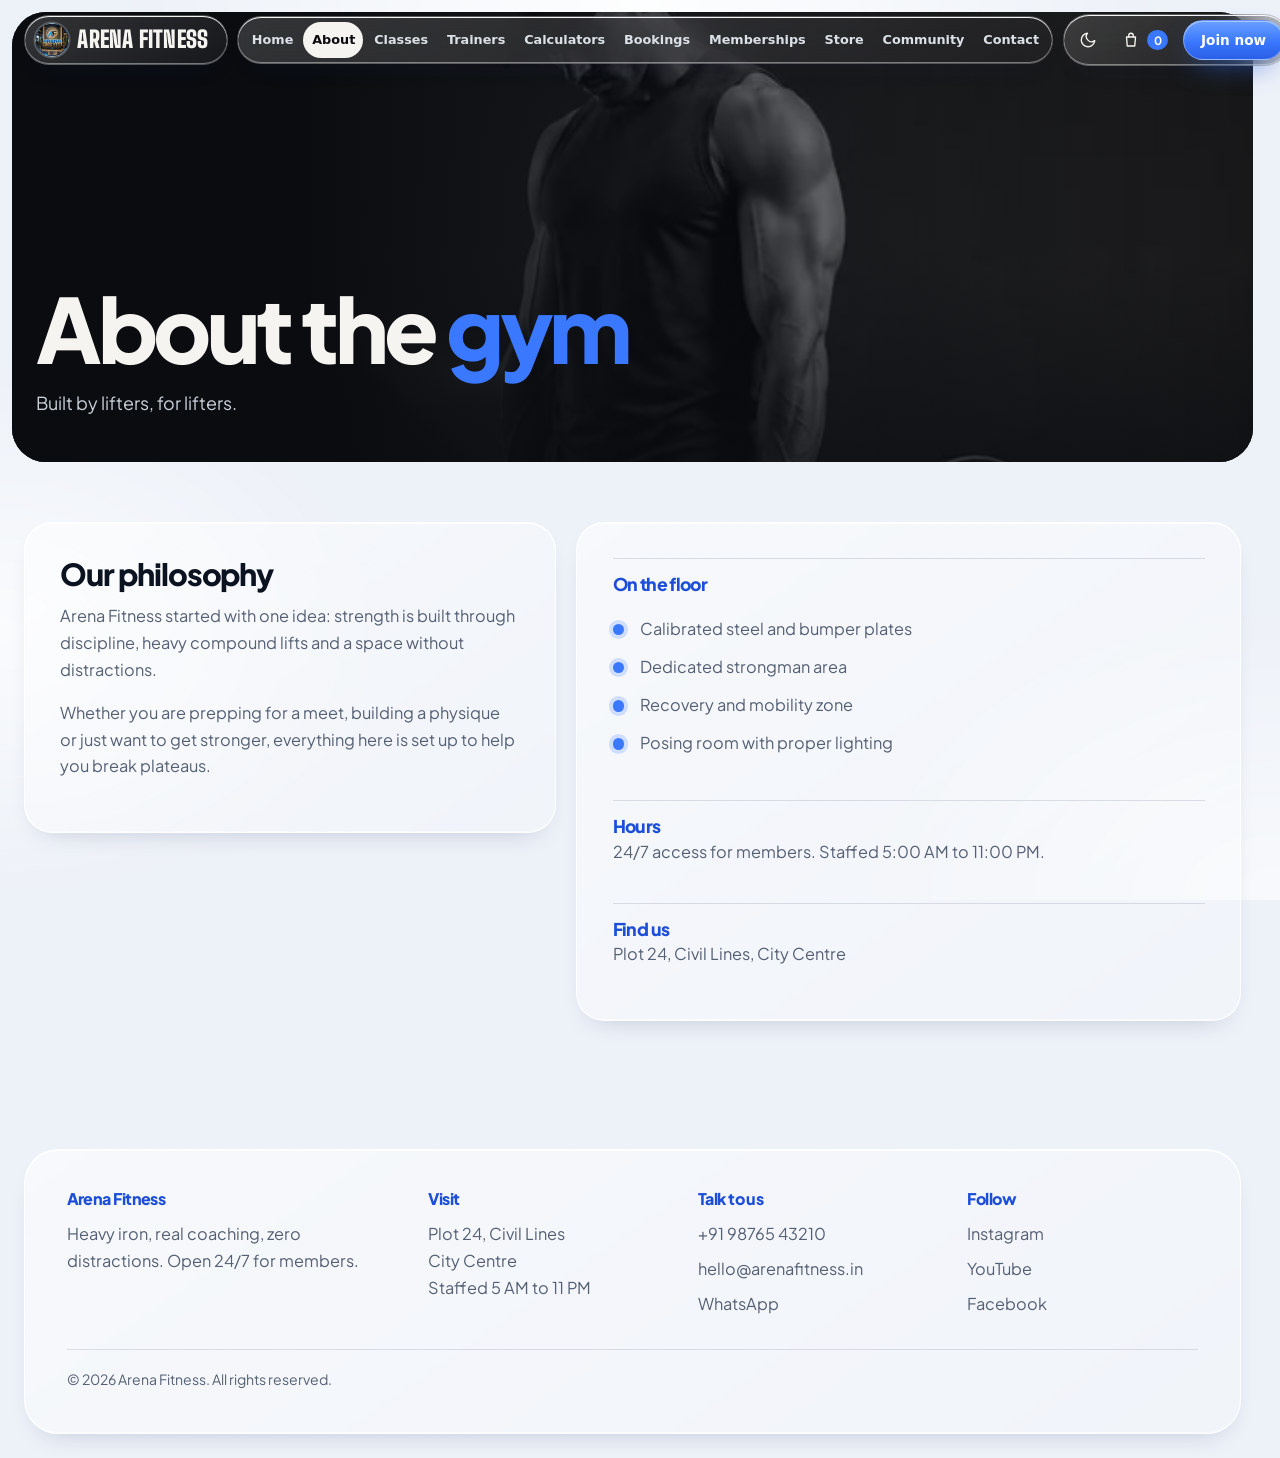
==== commit d5ef19a5: "Add files via upload" ====
--- a/about.html
+++ b/about.html
@@ -4,14 +4,14 @@
 <meta charset="UTF-8">
 <meta name="viewport" content="width=device-width, initial-scale=1.0">
 <title>About | Arena Fitness</title>
-<meta name="description" content="The story and philosophy behind Arena Fitness.">
+<meta name="description" content="The story and philosophy behind Arena Fitness gym.">
 <meta name="theme-color" content="#0A0C10">
 <meta name="color-scheme" content="dark light">
-<link rel="icon" href="data:image/svg+xml,%3Csvg xmlns='http://www.w3.org/2000/svg' viewBox='0 0 32 32'%3E%3Crect width='32' height='32' fill='%230A0C10'/%3E%3Cpath d='M11 5h9l-4 22H7z' fill='%23FF6A1F'/%3E%3C/svg%3E">
+<link rel="icon" type="image/png" href="favicon.png"><link rel="apple-touch-icon" href="apple-touch-icon.png">
 <link rel="preconnect" href="https://fonts.googleapis.com"><link rel="preconnect" href="https://fonts.gstatic.com" crossorigin>
 <link href="https://fonts.googleapis.com/css2?family=Plus+Jakarta+Sans:wght@400..800&family=Big+Shoulders+Display:wght@700..900&display=swap" rel="stylesheet">
 <link rel="preload" as="image" href="img-lifter.webp" fetchpriority="high">
-<link rel="stylesheet" href="style.css?v=6">
+<link rel="stylesheet" href="style.css?v=7">
 </head>
 <body>
 <a class="skip" href="#main">Skip to content</a>
@@ -33,11 +33,11 @@
 <div class="fgrid">
 <div><h4>Arena Fitness</h4><p>Heavy iron, real coaching, zero distractions. Open 24/7 for members.</p></div>
 <div><h4>Visit</h4><p>Plot 24, Civil Lines<br>City Centre<br>Staffed 5 AM to 11 PM</p></div>
-<div><h4>Talk to us</h4><div class="fk"><a href="tel:+919876543210">+91 98765 43210</a><a href="mailto:hello@pumpingiron.in">hello@pumpingiron.in</a><a href="https://wa.me/919876543210">WhatsApp</a></div></div>
+<div><h4>Talk to us</h4><div class="fk"><a href="tel:+919876543210">+91 98765 43210</a><a href="mailto:hello@arenafitness.in">hello@arenafitness.in</a><a href="https://wa.me/919876543210">WhatsApp</a></div></div>
 <div><h4>Follow</h4><div class="fk"><a href="#">Instagram</a><a href="#">YouTube</a><a href="#">Facebook</a></div></div>
 </div>
 <div class="fbm">&copy; 2026 Arena Fitness. All rights reserved.</div>
 </div></footer>
-<script src="main.js?v=6" defer></script>
+<script src="main.js?v=7" defer></script>
 </body>
 </html>
--- a/style.css
+++ b/style.css
@@ -1,23 +1,23 @@
-/* PUMPING IRON: glass design with light + dark themes. Colours live in the three theme blocks below. */
+/* ARENA FITNESS: glass design with light + dark themes. Colours live in the three theme blocks below. */
 
 /* ---------- THEMES ---------- */
 :root{--bg:#0A0C10;--bg2:#10141A;--text:#F4F2EE;--mute:#A3ACB8;--line:rgba(255,255,255,.12);--stroke:rgba(255,255,255,.2);
 --glass:linear-gradient(145deg,rgba(255,255,255,.14),rgba(255,255,255,.04));--glass2:linear-gradient(145deg,rgba(255,255,255,.22),rgba(255,255,255,.08));--fill:rgba(255,255,255,.07);
 --hg:linear-gradient(145deg,rgba(255,255,255,.15),rgba(255,255,255,.05)),rgba(10,12,16,.3);--hg2:rgba(255,255,255,.14);--hs:rgba(255,255,255,.2);--ht:#F6F4F0;--hm:#D0D6DE;--hbg:#0A0C10;
---or:#2741d3;--ort:#2741d3;--onor:#14100C;--sheet:rgba(14,17,22,.6);
+--or:#3A78FF;--ort:#6FA0FF;--onor:#FFFFFF;--sheet:rgba(14,17,22,.6);
 --shadow:0 14px 32px -20px rgba(0,0,0,.7);--hi:inset 0 1px 0 rgba(255,255,255,.3),inset 0 -1px 0 rgba(255,255,255,.05);
---o1:rgba(255,255,255,.07);--o2:rgba(255,255,255,.04);--o3:rgba(255, 255, 255, 0.05);
+--o1:rgba(255,255,255,.07);--o2:rgba(255,255,255,.04);--o3:rgba(255,255,255,.05);
 --fb:'Plus Jakarta Sans','Inter',system-ui,'Segoe UI',Roboto,sans-serif;--fs:system-ui,'Segoe UI',Roboto,'Helvetica Neue',Arial,sans-serif;--fh:'Big Shoulders Display','Arial Narrow',Impact,sans-serif;
 --ease:cubic-bezier(.2,.8,.2,1);--r:28px;--blur:blur(16px);color-scheme:dark}
-@media(prefers-color-scheme:light){:root:not([data-theme="dark"]){--bg:#EEEAE3;--bg2:#FBFAF7;--text:#17130F;--mute:#5F5852;--line:rgba(30,22,14,.12);--stroke:rgba(255,255,255,.85);
+@media(prefers-color-scheme:light){:root:not([data-theme="dark"]){--bg:#EDF1F8;--bg2:#FAFCFF;--text:#0B1220;--mute:#556074;--line:rgba(15,30,70,.12);--stroke:rgba(255,255,255,.85);
 --glass:linear-gradient(145deg,rgba(255,255,255,.55),rgba(255,255,255,.22));--glass2:linear-gradient(145deg,rgba(255,255,255,.8),rgba(255,255,255,.45));--fill:rgba(255,255,255,.4);
---hg:linear-gradient(145deg,rgba(255,255,255,.62),rgba(255,255,255,.3));--hg2:rgba(23,19,15,.07);--hs:rgba(255,255,255,.9);--ht:#17130F;--hm:#4B453F;--hbg:#EEEAE3;--ort:#2741d3;--sheet:rgba(244,241,235,.7);
---shadow:0 12px 28px -18px rgba(70,45,20,.35);--hi:inset 0 1px 0 rgba(255,255,255,.95),inset 0 -1px 0 rgba(255,255,255,.4);
+--hg:linear-gradient(145deg,rgba(255,255,255,.62),rgba(255,255,255,.3));--hg2:rgba(11,18,32,.07);--hs:rgba(255,255,255,.9);--ht:#0B1220;--hm:#3E4A63;--hbg:#EDF1F8;--ort:#1D4ED8;--sheet:rgba(240,244,251,.72);
+--shadow:0 12px 28px -18px rgba(20,40,90,.3);--hi:inset 0 1px 0 rgba(255,255,255,.95),inset 0 -1px 0 rgba(255,255,255,.4);
 --o1:rgba(255,255,255,.9);--o2:rgba(255,255,255,.6);--o3:rgba(255,255,255,.7);color-scheme:light}}
-:root[data-theme="light"]{--bg:#EEEAE3;--bg2:#FBFAF7;--text:#17130F;--mute:#5F5852;--line:rgba(30,22,14,.12);--stroke:rgba(255,255,255,.85);
+:root[data-theme="light"]{--bg:#EDF1F8;--bg2:#FAFCFF;--text:#0B1220;--mute:#556074;--line:rgba(15,30,70,.12);--stroke:rgba(255,255,255,.85);
 --glass:linear-gradient(145deg,rgba(255,255,255,.55),rgba(255,255,255,.22));--glass2:linear-gradient(145deg,rgba(255,255,255,.8),rgba(255,255,255,.45));--fill:rgba(255,255,255,.4);
---hg:linear-gradient(145deg,rgba(255,255,255,.62),rgba(255,255,255,.3));--hg2:rgba(23,19,15,.07);--hs:rgba(255,255,255,.9);--ht:#17130F;--hm:#4B453F;--hbg:#EEEAE3;--ort:#2741d3;--sheet:rgba(244,241,235,.7);
---shadow:0 12px 28px -18px rgba(20, 38, 70, 0.35);--hi:inset 0 1px 0 rgba(255,255,255,.95),inset 0 -1px 0 rgba(255,255,255,.4);
+--hg:linear-gradient(145deg,rgba(255,255,255,.62),rgba(255,255,255,.3));--hg2:rgba(11,18,32,.07);--hs:rgba(255,255,255,.9);--ht:#0B1220;--hm:#3E4A63;--hbg:#EDF1F8;--ort:#1D4ED8;--sheet:rgba(240,244,251,.72);
+--shadow:0 12px 28px -18px rgba(20,40,90,.3);--hi:inset 0 1px 0 rgba(255,255,255,.95),inset 0 -1px 0 rgba(255,255,255,.4);
 --o1:rgba(255,255,255,.9);--o2:rgba(255,255,255,.6);--o3:rgba(255,255,255,.7);color-scheme:light}
 
 /* ---------- BASE ---------- */
@@ -52,8 +52,8 @@
 .hd .logo,.hd .dn,.hd .ha{pointer-events:auto}
 .hd.over{--hg:linear-gradient(145deg,rgba(255,255,255,.17),rgba(255,255,255,.05)),rgba(10,12,16,.3);--hg2:rgba(255,255,255,.16);--hs:rgba(255,255,255,.22);--ht:#F6F4F0;--hm:#DCE1E8;--hbg:#0A0C10}
 .logo,.dn,.ha{background:var(--hg);-webkit-backdrop-filter:var(--blur);backdrop-filter:var(--blur);border:1px solid var(--hs);border-radius:999px;box-shadow:var(--shadow),var(--hi);transition:background .35s,border-color .35s}
-.logo{font-synthesis:none;min-width:11.6rem;justify-content:center;flex-shrink:0;height:50px;padding:0 1.15rem 0 1rem;font:900 1.55rem/1 var(--fh);text-transform:uppercase;letter-spacing:.01em;display:flex;align-items:center;gap:.55rem;white-space:nowrap;color:var(--ht)}
-.logo::before{content:"";width:11px;height:22px;background:var(--or);transform:skewX(-14deg);border-radius:2px}
+.logo{font-synthesis:none;min-width:12.4rem;justify-content:center;flex-shrink:0;height:50px;padding:0 1.15rem 0 .6rem;font:900 1.55rem/1 var(--fh);text-transform:uppercase;letter-spacing:.01em;display:flex;align-items:center;gap:.55rem;white-space:nowrap;color:var(--ht)}
+.logo::before{content:"";width:34px;height:34px;flex:none;border-radius:50%;background:url(logo.webp) center/cover no-repeat;box-shadow:0 0 0 1.5px rgba(255,255,255,.22)}
 .dn{position:relative;display:flex;flex-shrink:0;gap:.1rem;padding:.3rem}
 .ind{position:absolute;left:0;top:0;width:0;height:0;border-radius:999px;background:var(--ht);z-index:0;pointer-events:none;opacity:0;will-change:transform,width;transition:transform .55s var(--ease),width .55s var(--ease),opacity .3s}.ind.on{opacity:1}
 .hd .btn,.hd .mt,.dn a{font-family:var(--fs)}
@@ -83,8 +83,8 @@
 /* ---------- BUTTONS ---------- */
 .btn{display:inline-flex;align-items:center;justify-content:center;gap:.5rem;padding:.9rem 1.7rem;border-radius:999px;font-weight:600;font-size:.95rem;white-space:nowrap;background:var(--glass);border:1px solid var(--stroke);color:var(--text);box-shadow:var(--hi);transition:transform .45s var(--ease),background .3s,box-shadow .4s,border-color .3s}
 .btn:hover{background:var(--glass2);transform:translateY(-2px)}.btn:active{transform:scale(.97)}
-.btn.p{background:linear-gradient(180deg,#4567ff,#1f5bff 55%,#300eee);color:var(--onor);border-color:rgba(255,255,255,.3);box-shadow:0 12px 30px -12px rgba(31, 128, 255, 0.75),inset 0 1px 0 rgba(255,255,255,.4)}
-.btn.p:hover{box-shadow:0 18px 40px -12px rgba(31, 53, 255, 0.9),inset 0 1px 0 rgba(255,255,255,.45)}
+.btn.p{background:linear-gradient(180deg,#6AA0FF,#3A78FF 55%,#2A5FE6);color:var(--onor);border-color:rgba(255,255,255,.3);box-shadow:0 12px 30px -12px rgba(58,120,255,.75),inset 0 1px 0 rgba(255,255,255,.4)}
+.btn.p:hover{box-shadow:0 18px 40px -12px rgba(58,120,255,.9),inset 0 1px 0 rgba(255,255,255,.45)}
 .btn.sm{padding:.5rem 1.05rem;font-size:.85rem}.btn.b{display:flex;width:100%}
 
 /* ---------- HERO + PAGE HEADERS (cinematic rounded cards, always dark) ---------- */
@@ -120,7 +120,7 @@
 /* rows (home disciplines + classes) */
 .rows{display:block}
 .row{display:grid;grid-template-columns:70px 1fr 1.1fr auto;gap:1.5rem;align-items:center;padding:1.3rem 1.6rem;margin-bottom:.9rem;border-radius:26px;transition:transform .45s var(--ease),border-color .3s,background .3s}
-.row:hover{transform:translateY(-3px);background:var(--glass2);border-color:rgba(31, 91, 255, 0.55)}
+.row:hover{transform:translateY(-3px);background:var(--glass2);border-color:rgba(58,120,255,.55)}
 .row .n{font:800 1.5rem var(--fh);color:var(--ort)}
 .row h3{font-size:clamp(1.3rem,2.4vw,1.75rem)}.row p{color:var(--mute);font-size:.95rem}.row .mt2{font-weight:500;font-size:.92rem;opacity:.85}.row .go{font-weight:600;color:var(--ort)}
 .fl{display:flex;gap:.3rem;flex-wrap:wrap;margin-bottom:1.8rem;padding:.3rem;width:fit-content;max-width:100%;border-radius:999px}
@@ -130,14 +130,14 @@
 .stm{display:grid;grid-template-columns:1.5fr 1fr;gap:4rem;align-items:start}
 .stm h2{font-size:clamp(2.2rem,4.6vw,3.9rem);line-height:1.04}.stm h2 em{font-style:normal;color:var(--ort)}
 .facts{display:grid;gap:1.3rem}.facts>div{border-top:1px solid var(--line);padding-top:1rem}.facts h4{font-size:1.1rem;color:var(--ort);margin-bottom:.2rem}.facts p{color:var(--mute)}
-.ck{display:grid;gap:.7rem;margin:1.4rem 0}.ck li{padding-left:1.7rem;position:relative;color:var(--mute)}.ck li::before{content:"";position:absolute;left:0;top:.5em;width:.7rem;height:.7rem;border-radius:50%;background:var(--or);box-shadow:0 0 0 4px rgba(31, 147, 255, 0.2)}
+.ck{display:grid;gap:.7rem;margin:1.4rem 0}.ck li{padding-left:1.7rem;position:relative;color:var(--mute)}.ck li::before{content:"";position:absolute;left:0;top:.5em;width:.7rem;height:.7rem;border-radius:50%;background:var(--or);box-shadow:0 0 0 4px rgba(58,120,255,.2)}
 .pv{display:grid;grid-template-columns:repeat(3,1fr);gap:1.2rem}
-.pv a{padding:2rem;border-radius:var(--r);transition:transform .45s var(--ease),background .3s,border-color .3s}.pv a:hover{transform:translateY(-4px);background:var(--glass2);border-color:rgba(31, 147, 255, 0.55)}
+.pv a{padding:2rem;border-radius:var(--r);transition:transform .45s var(--ease),background .3s,border-color .3s}.pv a:hover{transform:translateY(-4px);background:var(--glass2);border-color:rgba(58,120,255,.55)}
 .pv h3{font-size:1.5rem}.pv b{display:block;font:800 3rem/1 var(--fh);color:var(--ort);margin:.5rem 0 .2rem}.pv span{color:var(--mute)}
 .cta{padding:3rem 0 5rem}
-.cta .container{max-width:1232px;width:calc(100% - 3rem);display:flex;justify-content:space-between;align-items:center;gap:2rem;flex-wrap:wrap;padding:3.2rem;border-radius:36px;color:#14100C;background:radial-gradient(60% 120% at 100% 0,rgba(255,255,255,.3),transparent 60%),linear-gradient(135deg,#4570ff,#0f4cf2);box-shadow:0 40px 80px -40px rgba(31, 136, 255, 0.7),inset 0 1px 0 rgba(255,255,255,.45)}
+.cta .container{max-width:1232px;width:calc(100% - 3rem);display:flex;justify-content:space-between;align-items:center;gap:2rem;flex-wrap:wrap;padding:3.2rem;border-radius:36px;color:#FFFFFF;background:radial-gradient(60% 120% at 100% 0,rgba(255,255,255,.3),transparent 60%),linear-gradient(135deg,#4C86FF,#1F4FD8);box-shadow:0 40px 80px -40px rgba(58,120,255,.7),inset 0 1px 0 rgba(255,255,255,.45)}
 .cta h2{font-size:clamp(2.2rem,5vw,4rem);max-width:700px}.cta p{margin-top:.7rem;font-weight:500;max-width:480px}
-.cta .btn{background:#0c1014;color:#F6F4F0;border-color:#14100C}.cta .btn:hover{background:#000}
+.cta .btn{background:#FFFFFF;color:#0B1B4D;border-color:#FFFFFF}.cta .btn:hover{background:#EAF1FF}
 
 /* quote */
 .qsec{padding:2rem 0 4rem}
@@ -151,8 +151,8 @@
 
 /* trainers */
 .g3{display:grid;grid-template-columns:repeat(3,1fr);gap:1.3rem}.g4{display:grid;grid-template-columns:repeat(4,1fr);gap:1.2rem}
-.tr{padding:1rem 1rem 1.5rem;border-radius:var(--r);transition:transform .45s var(--ease),border-color .3s}.tr:hover{transform:translateY(-4px);border-color:rgba(31, 91, 255, 0.55)}
-.tr .av{aspect-ratio:1/1;border-radius:22px;background:linear-gradient(145deg,rgba(31, 72, 255, 0.45),rgba(255,106,31,.05) 58%),var(--fill);display:grid;place-items:center;font:900 clamp(4.5rem,9vw,7rem)/1 var(--fh);color:var(--text);margin-bottom:1.1rem}
+.tr{padding:1rem 1rem 1.5rem;border-radius:var(--r);transition:transform .45s var(--ease),border-color .3s}.tr:hover{transform:translateY(-4px);border-color:rgba(58,120,255,.55)}
+.tr .av{aspect-ratio:1/1;border-radius:22px;background:linear-gradient(145deg,rgba(58,120,255,.45),rgba(58,120,255,.05) 58%),var(--fill);display:grid;place-items:center;font:900 clamp(4.5rem,9vw,7rem)/1 var(--fh);color:var(--text);margin-bottom:1.1rem}
 .tr>:not(.av){margin-inline:.6rem}.tr h3{font-size:1.6rem}.tr .role{color:var(--ort);font-weight:600;margin:.25rem .6rem}.tr .spec{color:var(--mute);margin-bottom:1.1rem}.tr .btn.b{width:calc(100% - 1.2rem)}
 
 /* forms + panels */
@@ -161,7 +161,7 @@
 .split h3{font-size:1.9rem;margin-bottom:.8rem}.split p{color:var(--mute);margin-bottom:1rem}
 .fg{margin-bottom:1.1rem}.fg label{display:block;margin-bottom:.4rem;font-size:.85rem;font-weight:500;color:var(--mute)}
 .fg input,.fg select,.fg textarea{width:100%;padding:.9rem 1rem;border-radius:16px;background:var(--fill);border:1px solid var(--line);transition:border-color .25s,box-shadow .25s}
-.fg input:focus,.fg select:focus,.fg textarea:focus{outline:none;border-color:var(--or);box-shadow:0 0 0 4px rgba(31, 102, 255, 0.2)}
+.fg input:focus,.fg select:focus,.fg textarea:focus{outline:none;border-color:var(--or);box-shadow:0 0 0 4px rgba(58,120,255,.2)}
 .fr{display:grid;grid-template-columns:repeat(2,1fr);gap:1rem}
 .info{display:grid;gap:1.1rem;margin-top:1.6rem}.info>div{border-top:1px solid var(--line);padding-top:.9rem}.info h4{font-size:1rem;color:var(--ort)}
 
@@ -170,7 +170,7 @@
 .cts{display:grid;gap:.3rem;padding:.4rem;border-radius:26px}
 .ct{text-align:left;padding:.85rem 1.1rem;border-radius:20px;font-weight:600;color:var(--mute);transition:background .3s,color .3s}.ct:hover{color:var(--text);background:var(--glass2)}.ct.on{background:var(--text);color:var(--bg)}
 .cp{display:none}.cp.on{display:block;padding:2rem;border-radius:var(--r);animation:fi .5s var(--ease)}
-.cr:not(:empty){margin-top:1.4rem;padding:1.2rem 1.4rem;border-radius:20px;background:rgba(255,106,31,.13);border:1px solid rgba(31, 65, 255, 0.4);animation:fi .4s var(--ease)}
+.cr:not(:empty){margin-top:1.4rem;padding:1.2rem 1.4rem;border-radius:20px;background:rgba(58,120,255,.13);border:1px solid rgba(58,120,255,.4);animation:fi .4s var(--ease)}
 .cr b{display:block;font:800 2.6rem/1 var(--fh);color:var(--ort)}.cr small{display:block;color:var(--mute);font-size:.88rem;margin-top:.4rem}
 
 /* memberships */
@@ -181,14 +181,14 @@
 .sv{background:var(--or);color:var(--onor);font-size:.75rem;font-weight:700;padding:.12rem .55rem;border-radius:999px;margin-left:.4rem}
 .plans{display:grid;grid-template-columns:repeat(3,1fr);gap:1.2rem;align-items:stretch}
 .plan{padding:2.2rem 1.9rem;border-radius:var(--r);display:flex;flex-direction:column;transition:transform .45s var(--ease)}.plan:hover{transform:translateY(-4px)}
-.plan.f{border-color:rgba(31, 121, 255, 0.65);background:linear-gradient(180deg,rgba(31, 72, 255, 0.22),transparent 65%),var(--glass);box-shadow:0 34px 70px -34px rgba(31, 109, 255, 0.6),var(--hi)}
-.plan .tag{display:inline-block;width:fit-content;color:var(--ort);font-weight:600;font-size:.8rem;margin-bottom:.5rem;min-height:1.4rem}.plan .tag:not(:empty){background:rgba(31, 53, 255, 0.16);border:1px solid rgba(31, 83, 255, 0.4);padding:.1rem .7rem;border-radius:999px}
+.plan.f{border-color:rgba(58,120,255,.65);background:linear-gradient(180deg,rgba(58,120,255,.22),transparent 65%),var(--glass);box-shadow:0 34px 70px -34px rgba(58,120,255,.6),var(--hi)}
+.plan .tag{display:inline-block;width:fit-content;color:var(--ort);font-weight:600;font-size:.8rem;margin-bottom:.5rem;min-height:1.4rem}.plan .tag:not(:empty){background:rgba(58,120,255,.16);border:1px solid rgba(58,120,255,.4);padding:.1rem .7rem;border-radius:999px}
 .plan h3{font-size:1.9rem}.pr{font:800 4rem/1 var(--fh);margin:.8rem 0 .2rem}.pr small{font:500 1rem var(--fb);color:var(--mute)}.bn{color:var(--mute);font-size:.85rem}.plan>p{color:var(--mute);margin-top:.5rem}
 .pf{margin:1.3rem 0 1.8rem}.pf li{padding:.65rem 0;border-top:1px solid var(--line);color:var(--mute)}.pf .no{opacity:.5;text-decoration:line-through}.plan .btn{margin-top:auto}
 
 /* store */
-.pc{display:flex;flex-direction:column;padding:1rem;border-radius:24px;transition:transform .45s var(--ease),border-color .3s}.pc:hover{transform:translateY(-4px);border-color:rgba(31, 72, 255, 0.55)}
-.pi{aspect-ratio:4/3;border-radius:18px;background:linear-gradient(145deg,rgba(31, 65, 255, 0.3),transparent 62%),var(--fill);margin-bottom:1rem;padding:1rem;display:flex;flex-direction:column;justify-content:space-between}
+.pc{display:flex;flex-direction:column;padding:1rem;border-radius:24px;transition:transform .45s var(--ease),border-color .3s}.pc:hover{transform:translateY(-4px);border-color:rgba(58,120,255,.55)}
+.pi{aspect-ratio:4/3;border-radius:18px;background:linear-gradient(145deg,rgba(58,120,255,.3),transparent 62%),var(--fill);margin-bottom:1rem;padding:1rem;display:flex;flex-direction:column;justify-content:space-between}
 .pi b{font:900 3.2rem/1 var(--fh);color:transparent;-webkit-text-stroke:1.5px var(--ort)}.pi span{color:var(--mute);font-size:.82rem;font-weight:600}
 .pc h3{font-size:1.2rem;padding:0 .4rem}.pp{font:800 1.5rem var(--fh);color:var(--ort);margin:.3rem .4rem}.pc p{color:var(--mute);font-size:.9rem;flex-grow:1;margin:0 .4rem 1rem}
 
@@ -232,6 +232,6 @@
 @media(max-width:992px){.stm,.split,.cw,.fgrid{grid-template-columns:1fr;gap:1.4rem}.stm{gap:2rem}.g3,.plans,.pv{grid-template-columns:1fr}.g4{grid-template-columns:1fr 1fr}.row{grid-template-columns:60px 1fr auto}.row .mt2,.row .go{display:none}.cts{grid-auto-flow:column;overflow-x:auto}.ct{white-space:nowrap}.sec{padding:4.5rem 0}.cta .container{padding:2.2rem}}
 @media(max-width:640px){.g4,.fr{grid-template-columns:1fr}.hero,.ph{margin:8px;border-radius:28px}.hero{min-height:calc(100svh - 16px)}.hero::before{background-size:auto 70%;background-position:88% 0}.hero::after{background:linear-gradient(0deg,#0A0C10 34%,transparent 66%),linear-gradient(90deg,rgba(10,12,16,.55),transparent 70%)}.hs b{font-size:1.8rem}.hs>.container>div{padding:1rem .8rem}.hs span{font-size:.78rem}.hero .lead{font-size:1.02rem}.ph{min-height:300px;padding-top:7.5rem}.row{grid-template-columns:44px 1fr}.row .btn{grid-column:2;justify-self:start}.lb li{grid-template-columns:44px 1fr}.lb strong{grid-column:2;font-size:1.15rem}.ha .btn{display:none}.split>.rv,.split>form,.cp.on{padding:1.5rem}.ft>.container{padding:1.8rem}}
 @media(max-width:640px){.logo{min-width:0}}
-@media(max-width:460px){.hd .container{padding:0 .9rem}.logo{height:46px;padding:0 .85rem 0 .75rem;font-size:clamp(1.05rem,5.2vw,1.25rem)}.logo::before{width:9px;height:19px}.ha{gap:.1rem}.mt{padding:.4rem .7rem}.cartb{padding:.45rem .55rem}}
-@media(max-width:380px){.hd .container{padding:0 .7rem}.logo{font-size:1rem;height:42px;padding:0 .7rem 0 .6rem}.logo::before{width:8px;height:16px}.ha .tg{width:30px;height:30px}.cartb{padding:.4rem .45rem}.mt{padding:.35rem .6rem;font-size:.8rem}}
+@media(max-width:460px){.hd .container{padding:0 .9rem}.logo{height:46px;padding:0 .85rem 0 .75rem;font-size:clamp(1.05rem,5.2vw,1.25rem)}.logo::before{width:28px;height:28px}.ha{gap:.1rem}.mt{padding:.4rem .7rem}.cartb{padding:.45rem .55rem}}
+@media(max-width:380px){.hd .container{padding:0 .7rem}.logo{font-size:1rem;height:42px;padding:0 .7rem 0 .6rem}.logo::before{width:24px;height:24px}.ha .tg{width:30px;height:30px}.cartb{padding:.4rem .45rem}.mt{padding:.35rem .6rem;font-size:.8rem}}
 @media(prefers-reduced-motion:reduce){*,*::before,*::after{animation-duration:.01ms!important;animation-delay:0s!important;transition-duration:.01ms!important}.rv,.ln>span,.hero .lead,.hb,.hs,.qt .w{opacity:1;transform:none;filter:none}}
